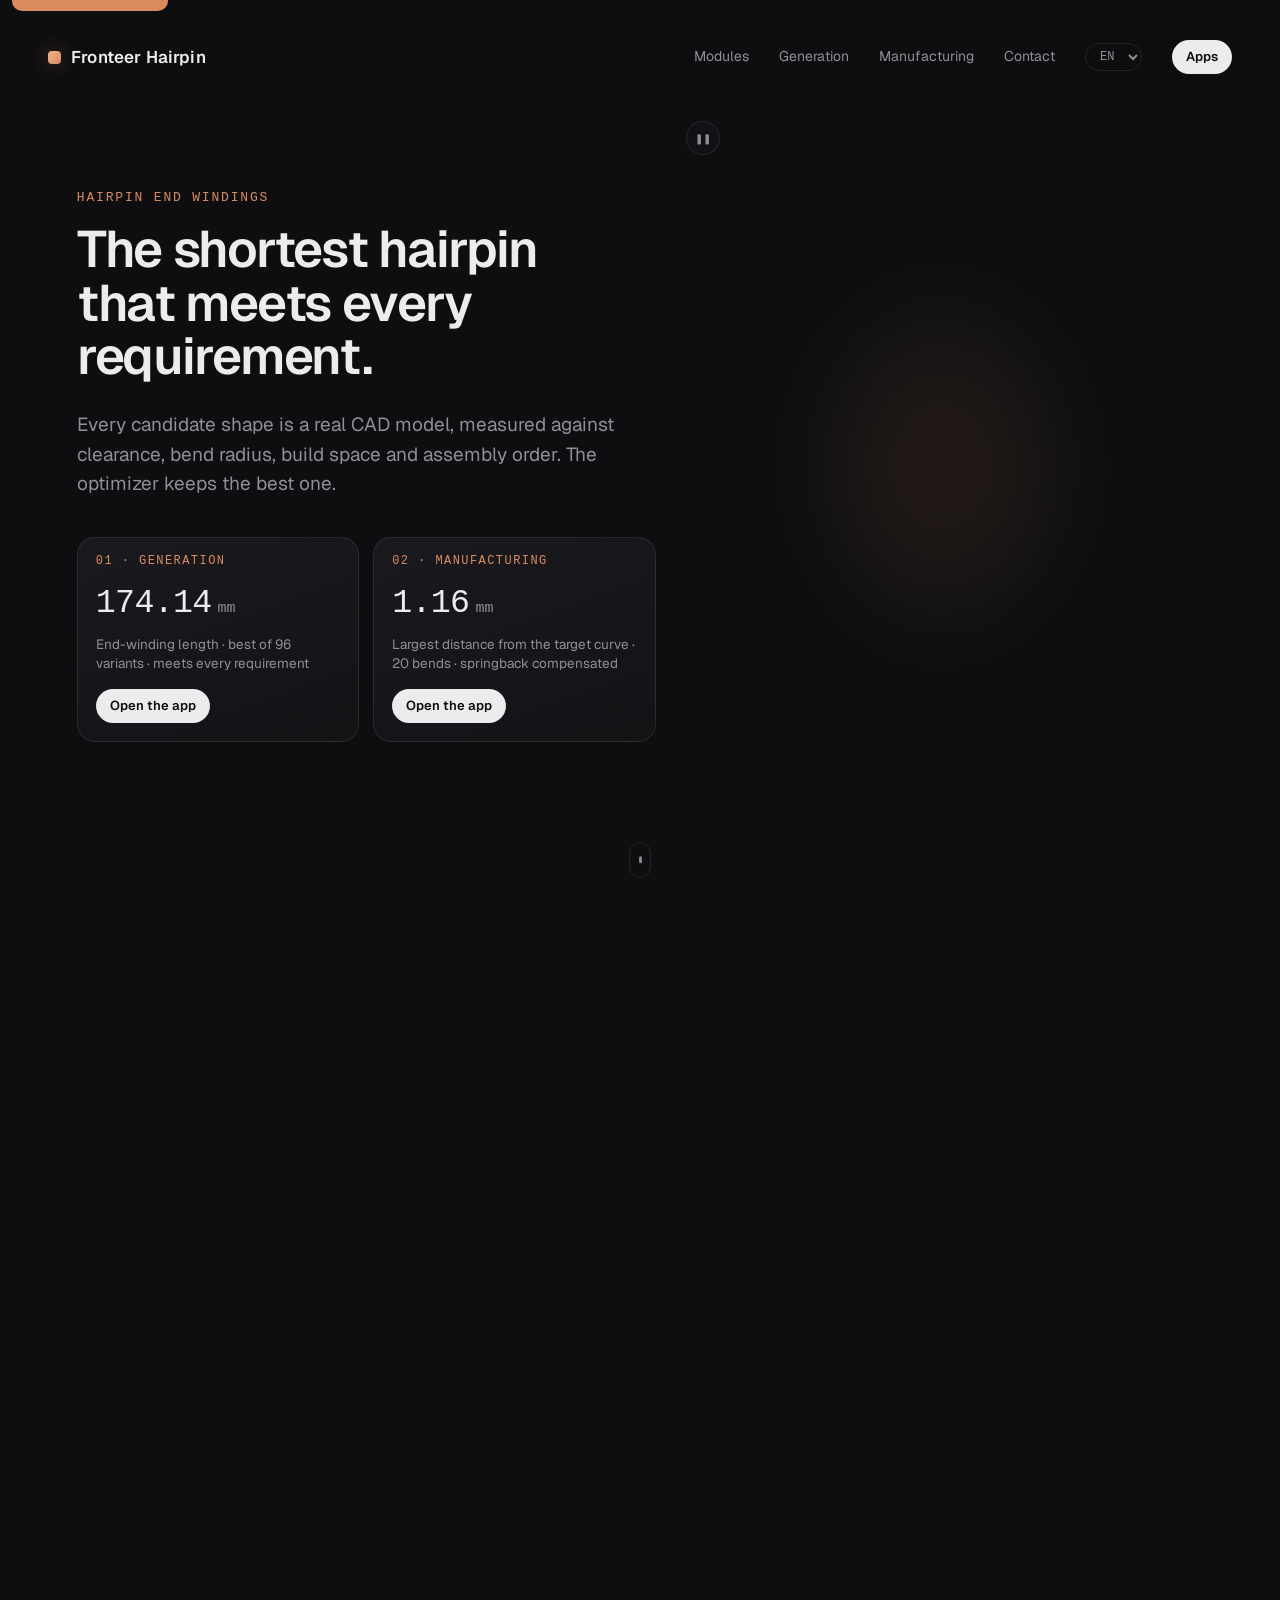
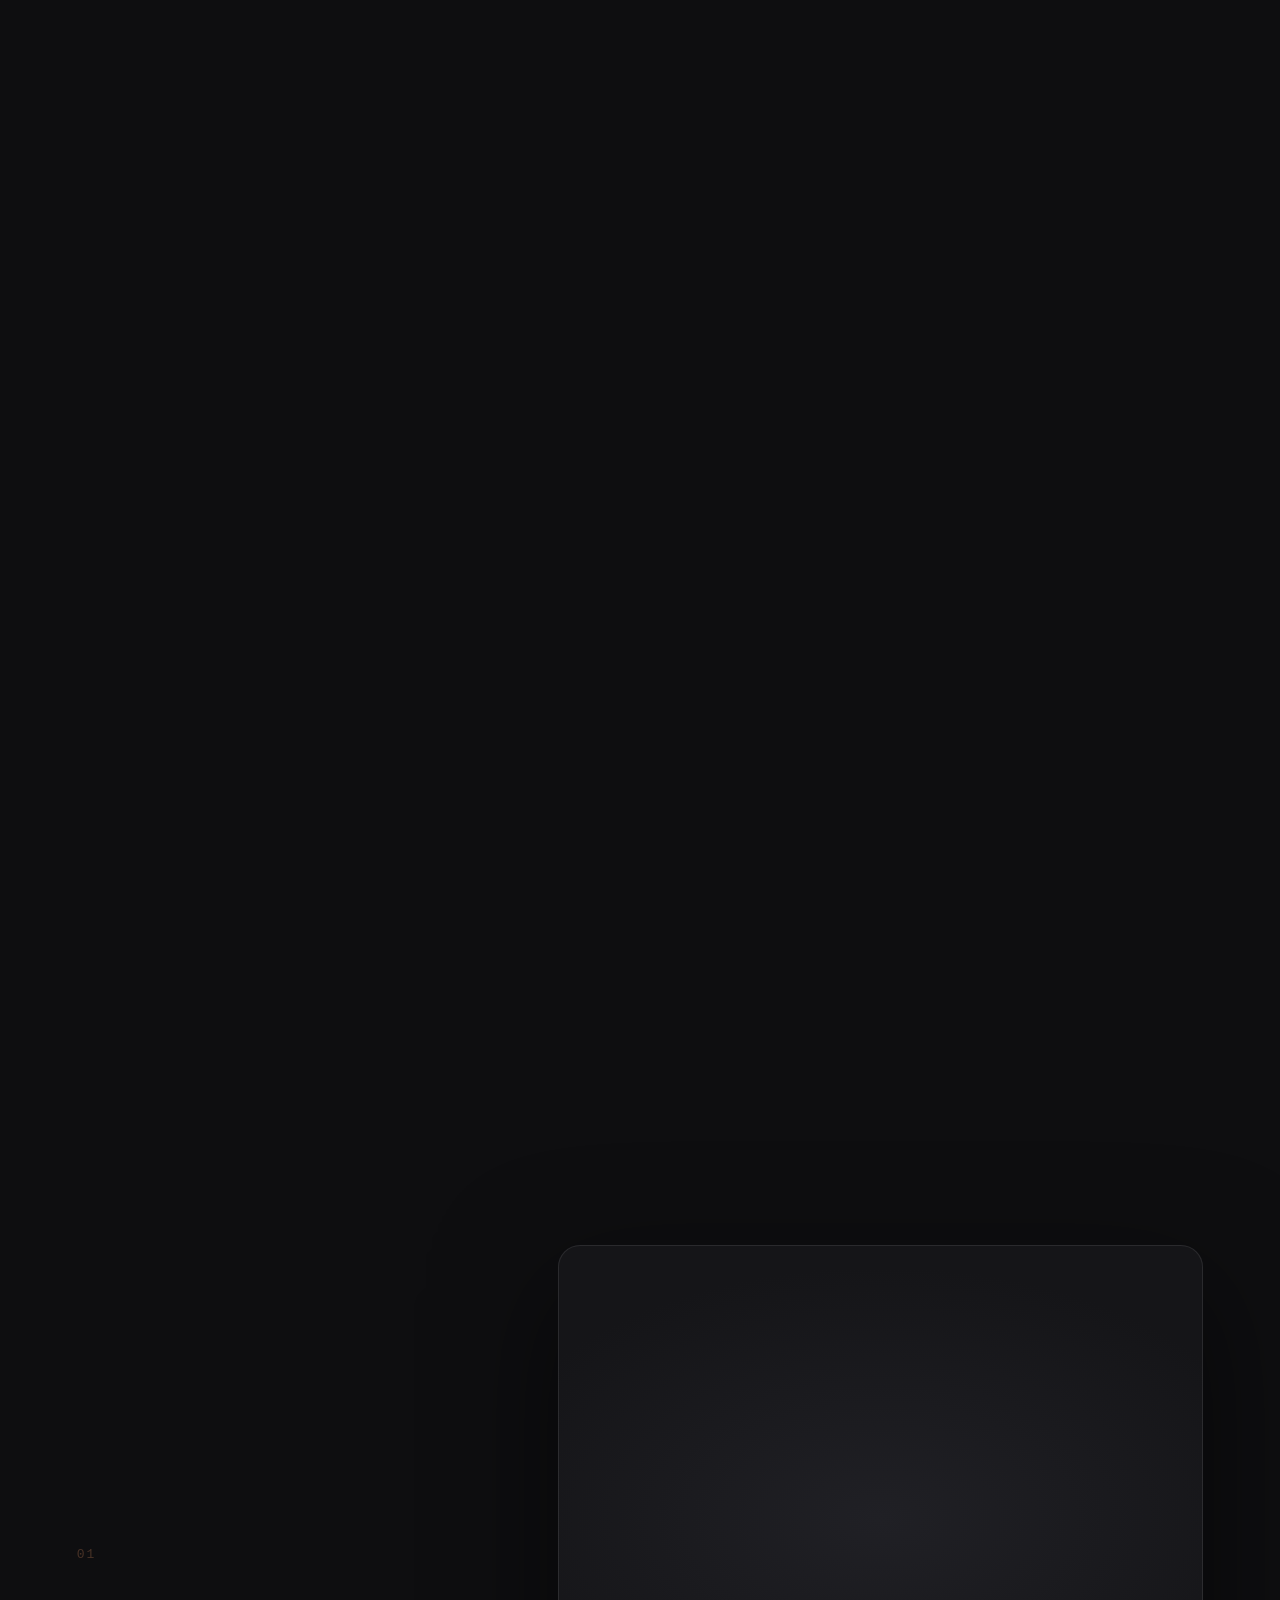
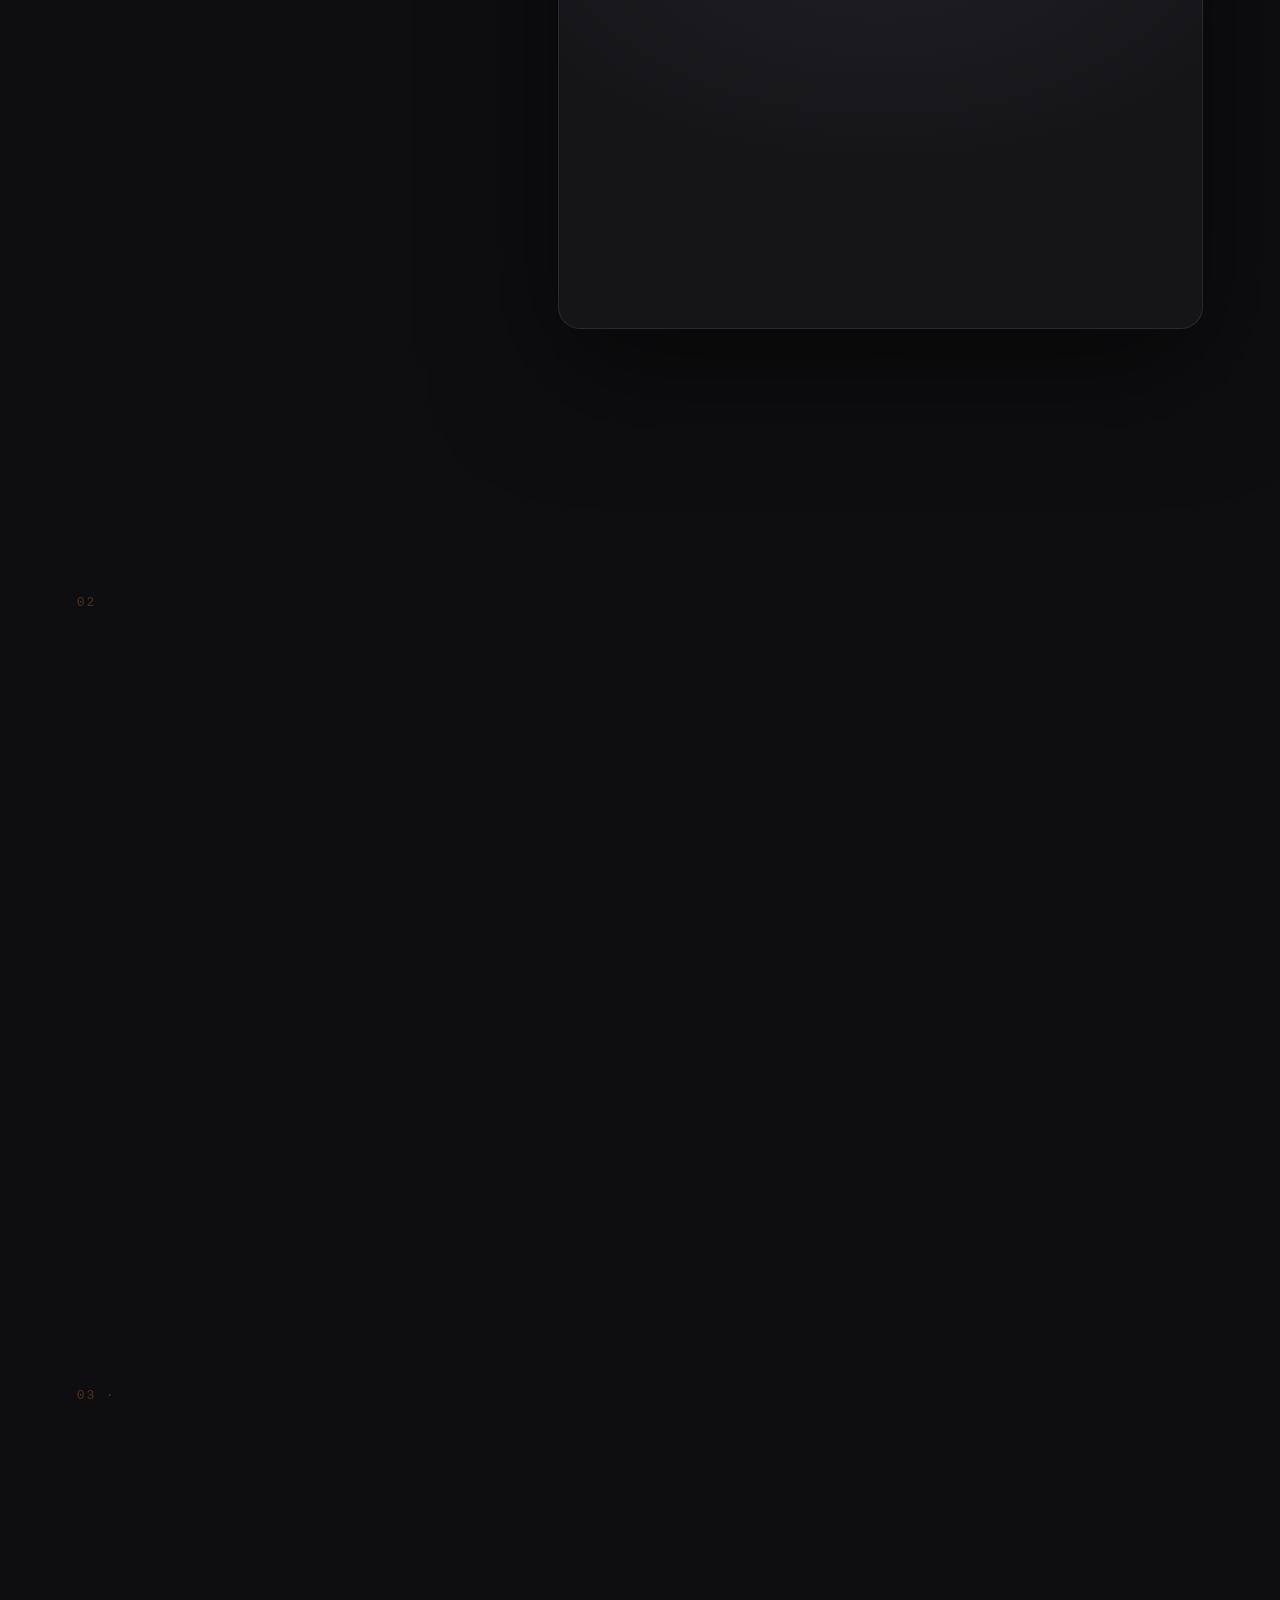
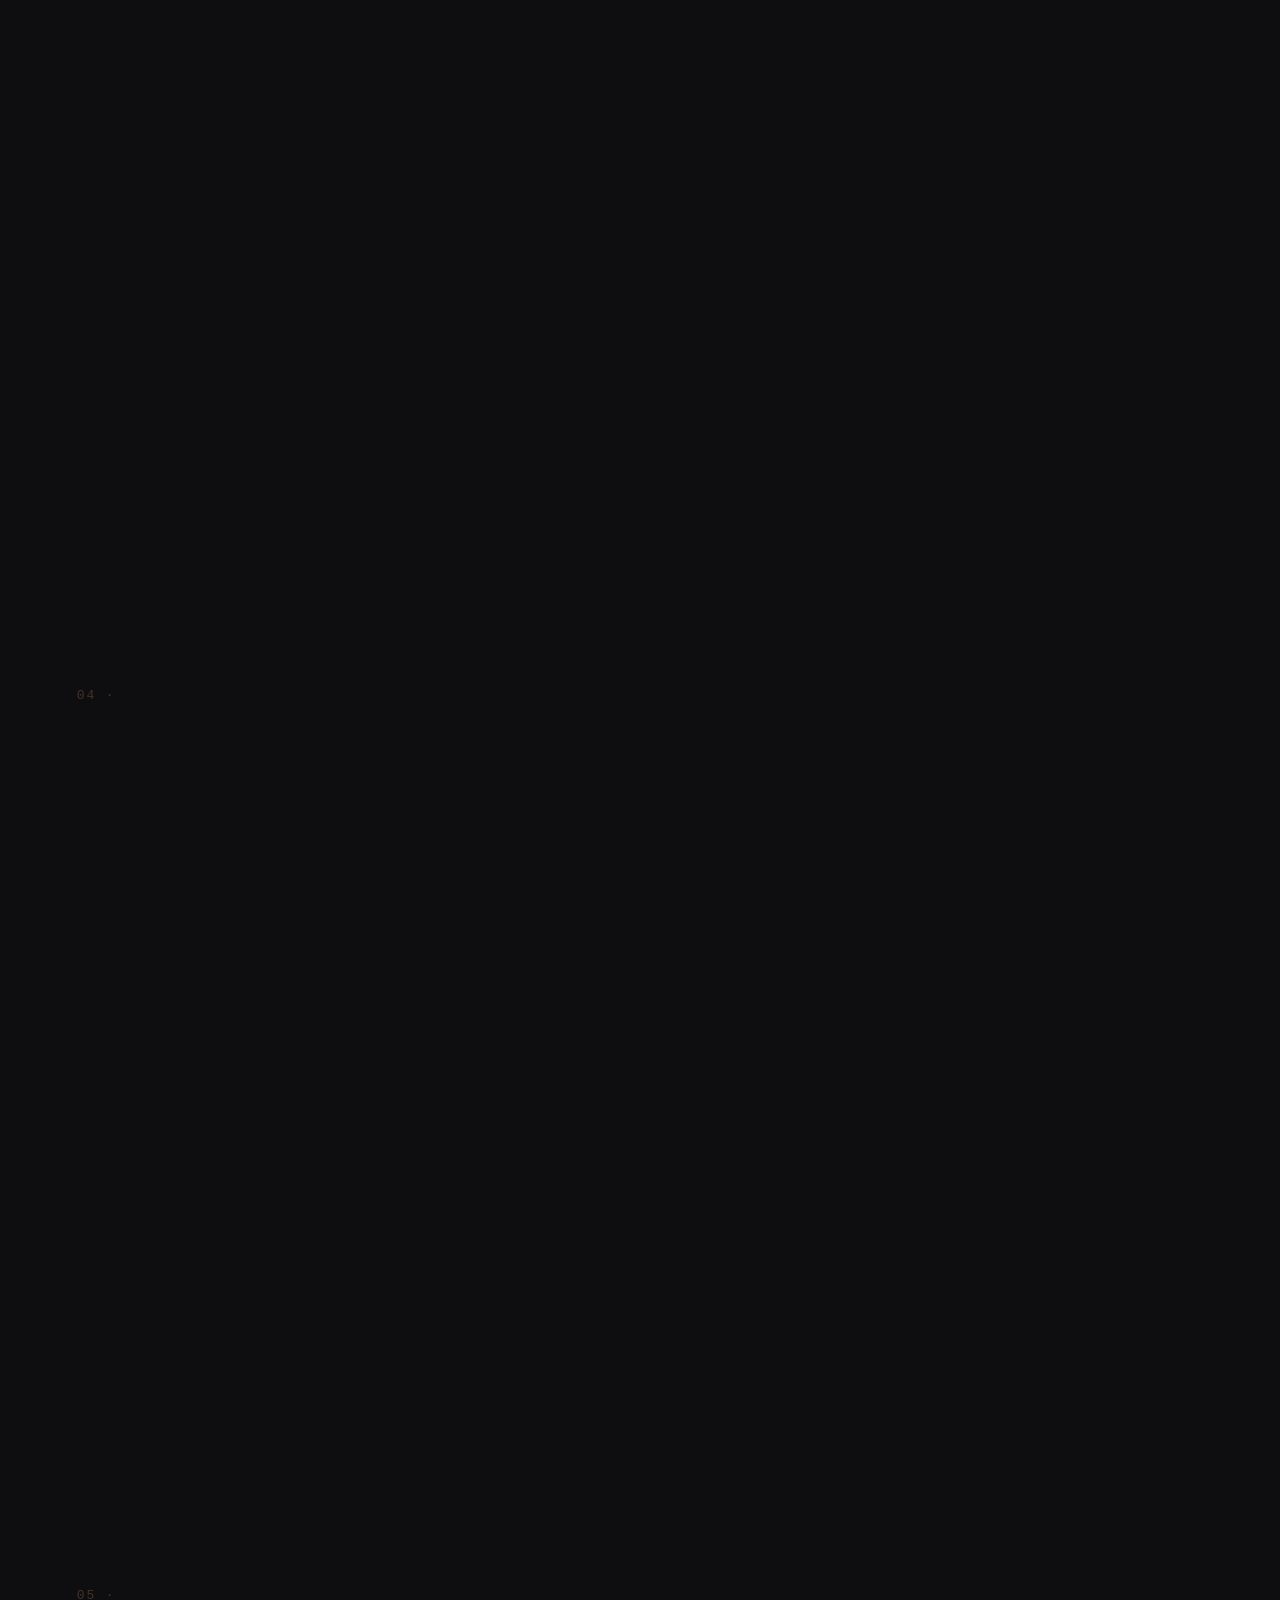
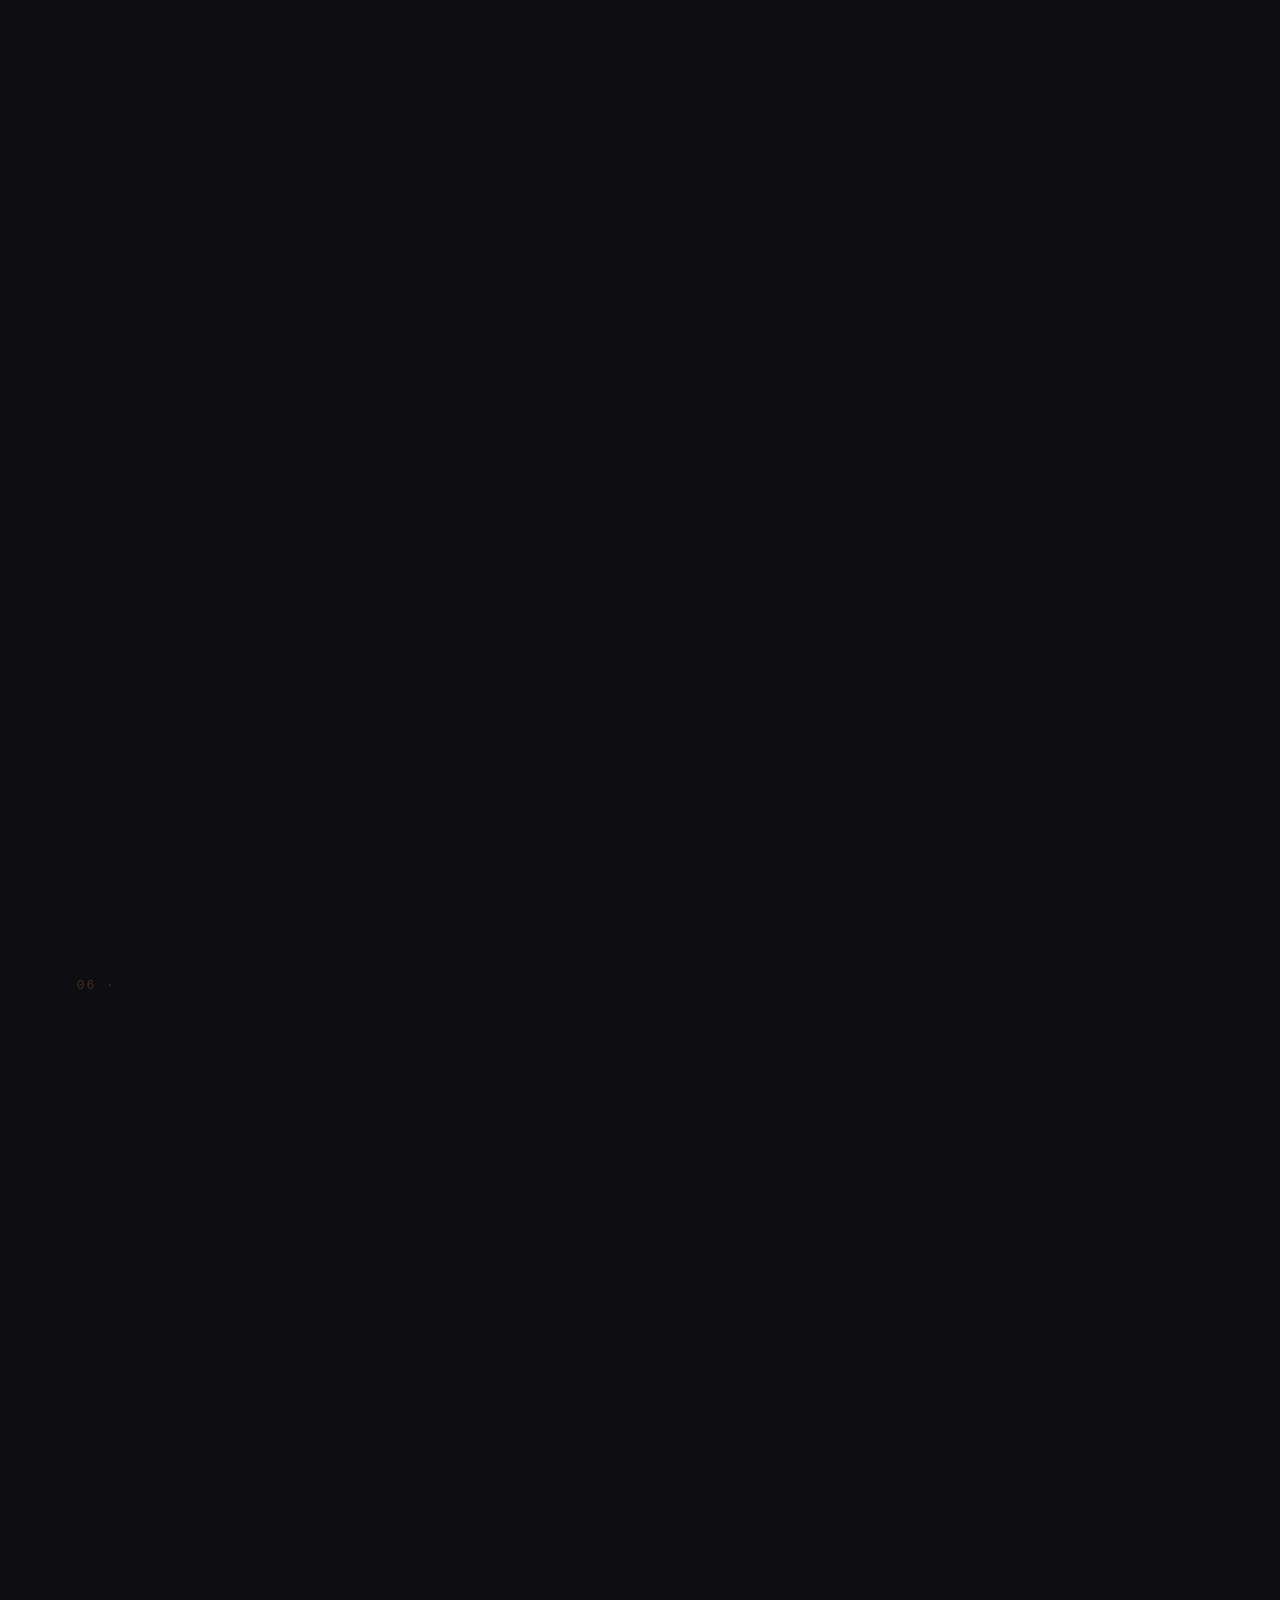
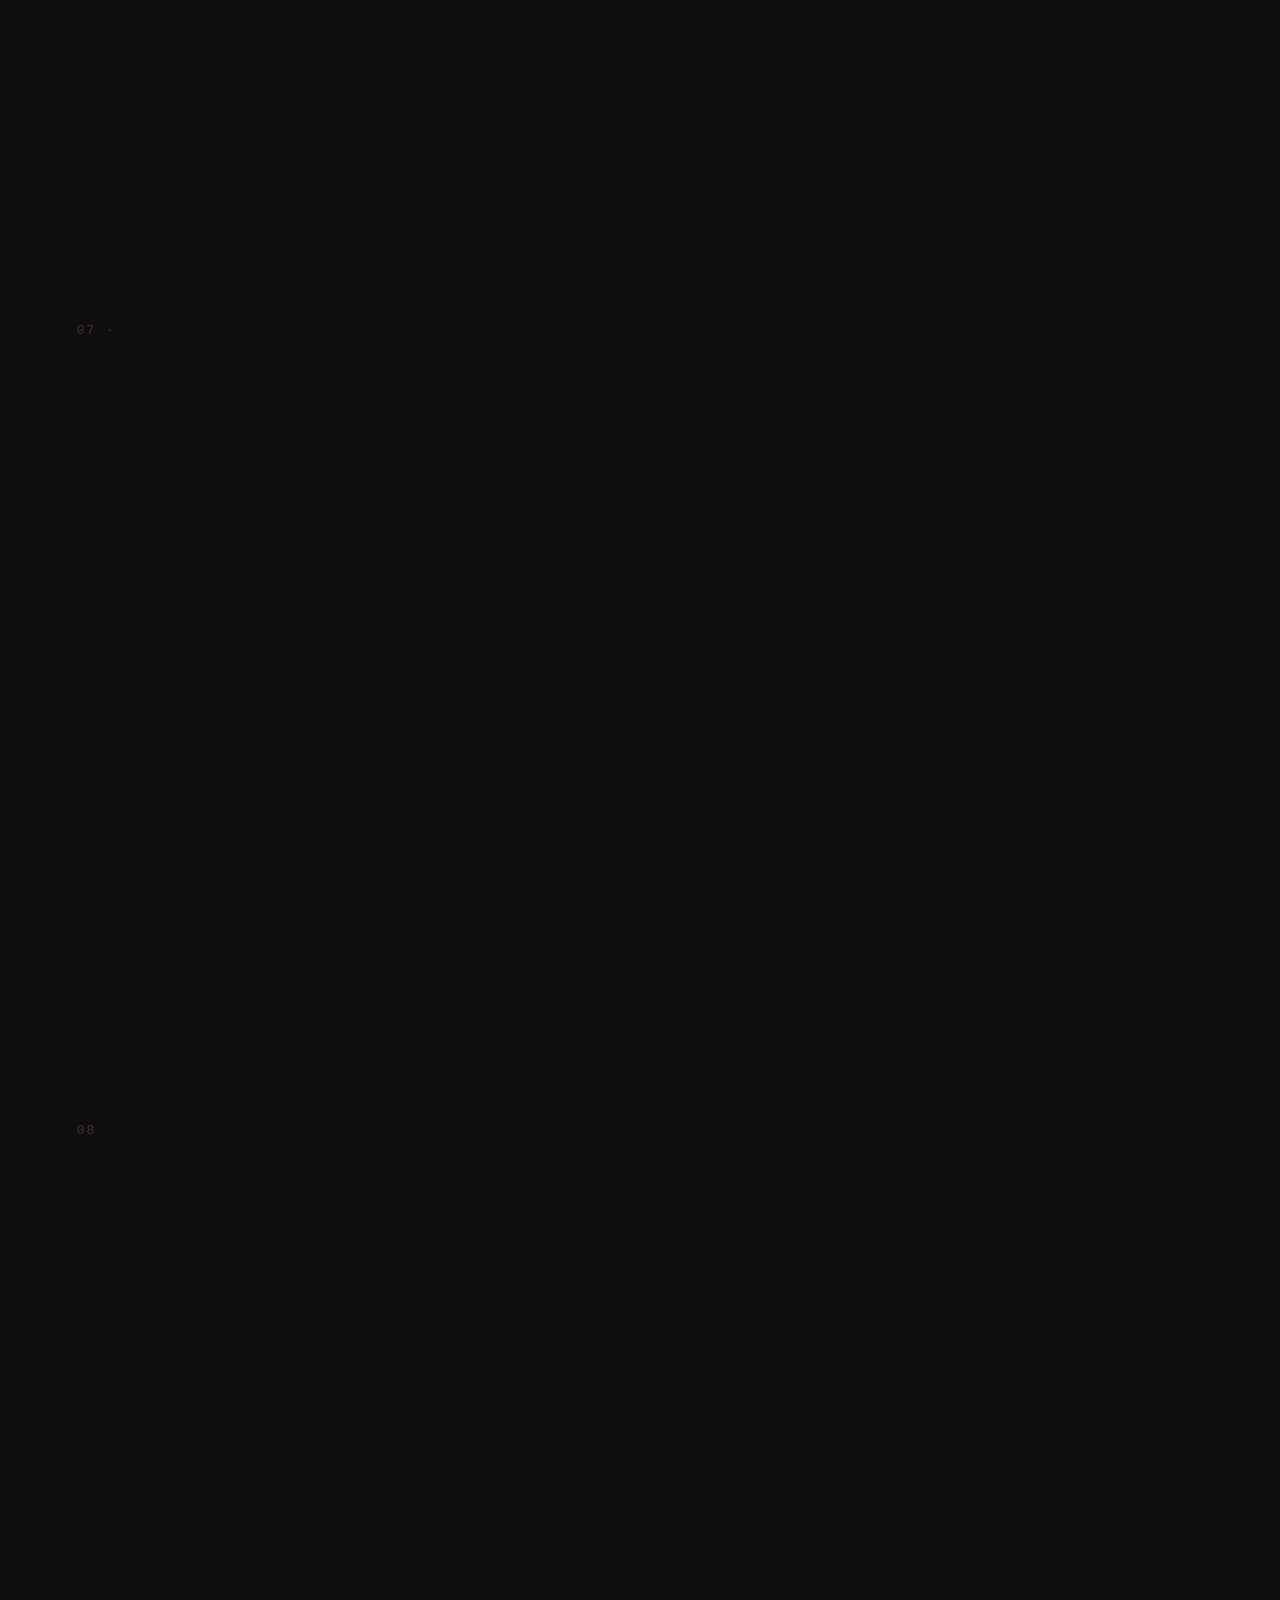
==== site/index.html @ 33a78abf "Initial showcase" ====
<!doctype html>
<html lang="en">
<head>
  <meta charset="utf-8">
  <meta name="viewport" content="width=device-width, initial-scale=1">
  <title>Fronteer Hairpin – end-winding optimization for hairpin stators</title>
  <meta name="description" content="Fronteer Hairpin: machine-learning optimization of hairpin winding end windings for electric motor stators. The shortest valid conductor for every basket, verified in CAD.">
  <meta name="keywords" content="hairpin winding, hairpin stator, end winding, electric motor, stator winding, Wickelkopf, Haarnadelwicklung, Flachdrahtwicklung, Bayesian optimization">
  <meta property="og:type" content="website">
  <meta property="og:site_name" content="Fronteer Lab">
  <meta property="og:title" content="Fronteer Hairpin – end-winding optimization for hairpin stators">
  <meta property="og:description" content="Machine-learning optimization of hairpin winding end windings for electric motor stators. The shortest valid conductor for every basket, verified in CAD.">
  <meta property="og:url" content="https://fronteerlab.com/">
  <meta property="og:image" content="https://fronteerlab.com/img/og.jpg">
  <link rel="canonical" href="https://fronteerlab.com/">
  <meta name="twitter:card" content="summary_large_image">
  <script type="application/ld+json">{"@context":"https://schema.org","@type":"SoftwareApplication","name":"Fronteer Hairpin","applicationCategory":"EngineeringApplication","description":"Machine-learning optimization of hairpin winding end windings for electric motor stators, verified in CAD."}</script>
  <meta name="theme-color" content="#0e0e10">
  <link rel="preload" href="assets/geist-latin-wght-normal.woff2" as="font" type="font/woff2" crossorigin>
  <link rel="stylesheet" href="site.css">
</head>
<body>
  <a class="skip" href="#top" data-i18n="skip">Skip to content</a>
  <header class="nav" id="nav">
    <a class="brand" href="#top"><i></i><span translate="no">Fronteer Hairpin</span></a>
    <nav>
      <a href="#modules" data-i18n="nav_modules">Modules</a>
      <a href="#gen" data-i18n="nav_gen">Generation</a>
      <a href="#mfg" data-i18n="nav_mfg">Manufacturing</a>
      <a href="mailto:contact@fronteerlab.com" id="navcontact" data-i18n="nav_contact">Contact</a>
      <select id="lang" aria-label="Language"><option value="en">EN</option><option value="de">DE</option></select>
      <a class="btn small" href="#modules" data-i18n="nav_demo">Apps</a>
    </nav>
  </header>

  <main id="top">
    <!-- 1 · Hero -->
    <section class="hero">
      <div class="hero-copy">
        <p class="eyebrow" data-i18n="eyebrow">Hairpin end windings</p>
        <h1 data-i18n="h1">The shortest hairpin<br>that meets every requirement.</h1>
        <p class="lead" data-i18n="lead">Every candidate shape is a real CAD model, measured against clearance, bend radius, build space and assembly order. The optimizer keeps the best one.</p>
        <div class="hero-mods">
          <article class="hm">
            <p class="hm-k" data-i18n="hm1_k">01 · Generation</p>
            <p class="hm-v"><b id="heroLen" data-count="174.14" data-dec="2">174.14</b><em>mm</em></p>
            <p class="hm-s" data-i18n="hm1_s">End-winding length · best of 96 variants · meets every requirement</p>
            <a class="btn small" href="demo/index.html" data-i18n="cta_demo">Open the app</a>
          </article>
          <article class="hm">
            <p class="hm-k" data-i18n="hm2_k">02 · Manufacturing</p>
            <p class="hm-v"><b data-count="1.16" data-dec="2">1.16</b><em>mm</em></p>
            <p class="hm-s" data-i18n="hm2_s">Largest distance from the target curve · 20 bends · springback compensated</p>
            <a class="btn small" href="fertigung/index.html" data-i18n="cta_demo">Open the app</a>
          </article>
        </div>
      </div>
      <div class="hero-pin">
        <svg id="heroPin" viewBox="0 0 400 700" preserveAspectRatio="xMidYMid meet" aria-hidden="true"></svg>
        <video id="heroVid" aria-hidden="true" muted loop playsinline preload="metadata" poster="hero_pin.jpg"><source src="hero_pin.mp4" type="video/mp4"><source src="hero_pin.webm" type="video/webm"></video>
        <div class="pin-label" id="pinLabel" aria-hidden="true"></div>
        <button type="button" class="vidtoggle" id="heroToggle" aria-label="Pause animation"><span aria-hidden="true">❚❚</span></button>
      </div>
      <a class="scrollhint" href="#story" aria-label="Scroll"><span></span></a>
    </section>

    <!-- 2 · Statement -->
    <section class="statement reveal">
      <p data-i18n="statement">A hairpin must keep its distance from neighbouring conductors, respect the minimum bend radius, fit the installation space and be insertable basket by basket. <em>A short conductor is only of value if all of these requirements are met at the same time.</em></p>
    </section>


    <!-- 2b · Zwei Module -->
    <section class="modules reveal" id="modules">
      <p class="eyebrow" data-i18n="mod_eyebrow">Two modules</p>
      <h2 data-i18n="mod_h">From the best shape to a pin that can be made.</h2>
      <div class="mod-grid">
        <article class="mod">
          <p class="mod-num"><span data-i18n="mod_label">Module</span> 1</p>
          <svg class="pic" viewBox="0 0 360 170" aria-hidden="true">
<defs>
<linearGradient id="cuG" x1="0" y1="0" x2="0" y2="1"><stop offset="0" stop-color="#f6c9a8"/><stop offset=".45" stop-color="#d98b5f"/><stop offset="1" stop-color="#8a4a26"/></linearGradient>
<radialGradient id="glow1" cx=".5" cy=".5" r=".5"><stop offset="0" stop-color="#d98b5f" stop-opacity=".30"/><stop offset="1" stop-color="#d98b5f" stop-opacity="0"/></radialGradient>
</defs>
<g class="pc-grid"><path d="M14 20 V150 H176"/><path d="M14 50 H176 M14 85 H176 M14 120 H176" opacity=".35"/></g>
<path d="M14.0 52.0 C17.7 50.7 28.7 41.7 36.0 44.0 C43.3 46.3 50.7 56.0 58.0 66.0 C65.3 76.0 73.0 94.7 80.0 104.0 C87.0 113.3 93.0 120.3 100.0 122.0 C107.0 123.7 114.7 119.3 122.0 114.0 C129.3 108.7 137.7 98.0 144.0 90.0 C150.3 82.0 155.3 71.7 160.0 66.0 C164.7 60.3 170.0 57.7 172.0 56.0" class="pc-band"/>
<path d="M14.0 52.0 C17.7 50.7 28.7 41.7 36.0 44.0 C43.3 46.3 50.7 56.0 58.0 66.0 C65.3 76.0 73.0 94.7 80.0 104.0 C87.0 113.3 93.0 120.3 100.0 122.0 C107.0 123.7 114.7 119.3 122.0 114.0 C129.3 108.7 137.7 98.0 144.0 90.0 C150.3 82.0 155.3 71.7 160.0 66.0 C164.7 60.3 170.0 57.7 172.0 56.0" class="pc-curve"/>
<circle cx="36" cy="44" r="3.6" class="pc-s"/><circle cx="58" cy="66" r="3.6" class="pc-s"/><circle cx="100" cy="122" r="3.6" class="pc-s"/><circle cx="144" cy="90" r="3.6" class="pc-s"/><circle cx="160" cy="66" r="3.6" class="pc-s"/>
<circle cx="100" cy="122" r="9" class="pc-opt"/><circle cx="100" cy="122" r="3.4" class="pc-optc"/>
<path d="M184 85 H206" class="pc-arrow"/><path d="M200 79 L207 85 L200 91" class="pc-arrow"/>
<ellipse cx="294" cy="152" rx="62" ry="8" fill="url(#glow1)"/>
<g class="pc-pin2" transform="translate(-15 7)"><path d="M244 148 L244 104 Q244 96 250 92 L282 70 Q286 67 291 67 L296 67 C302 67 302 59 308 59 L313 59 Q318 59 322 62 L346 80 Q354 86 354 98 L354 148"/></g>
<g class="pc-pin"><path d="M244 148 L244 104 Q244 96 250 92 L282 70 Q286 67 291 67 L296 67 C302 67 302 59 308 59 L313 59 Q318 59 322 62 L346 80 Q354 86 354 98 L354 148" class="pc-p0"/><path d="M244 148 L244 104 Q244 96 250 92 L282 70 Q286 67 291 67 L296 67 C302 67 302 59 308 59 L313 59 Q318 59 322 62 L346 80 Q354 86 354 98 L354 148" class="pc-p1"/><path d="M244 148 L244 104 Q244 96 250 92 L282 70 Q286 67 291 67 L296 67 C302 67 302 59 308 59 L313 59 Q318 59 322 62 L346 80 Q354 86 354 98 L354 148" class="pc-p2"/></g>
<path d="M229 112 H244" class="pc-dim"/><path d="M229 108 v8 M244 108 v8" class="pc-dim"/>
</svg>
          <h3 data-i18n="mod1_h">Hairpin generation</h3>
          <p class="mod-lead" data-i18n="mod1_p">Finds the shortest end-winding shape that meets every requirement. Machine learning, verified in CAD.</p>
          <ul><li data-i18n="mod1_l1">Bayesian optimization of the 3D conductor</li><li data-i18n="mod1_l2">Clearance, bend radius, installation space, insertion sequence</li><li data-i18n="mod1_l3">Complete stator, basket by basket</li></ul>
          <div class="mod-cta"><a class="btn" href="demo/index.html" data-i18n="mod1_cta">Open the app</a><a class="btn ghost" href="#story" data-i18n="cta_how">How it works</a></div>
        </article>
        <article class="mod mod-b">
          <p class="mod-num"><span data-i18n="mod_label">Module</span> 2</p>
          <svg class="pic" viewBox="0 0 360 170" aria-hidden="true">
<defs>
<linearGradient id="stG" x1="0" y1="0" x2="1" y2="1"><stop offset="0" stop-color="#8d939e"/><stop offset=".5" stop-color="#4b505a"/><stop offset="1" stop-color="#2a2d34"/></linearGradient>
<linearGradient id="stS" x1="0" y1="0" x2="0" y2="1"><stop offset="0" stop-color="#3d414a"/><stop offset="1" stop-color="#1c1e23"/></linearGradient>
<radialGradient id="glow2" cx=".5" cy=".5" r=".5"><stop offset="0" stop-color="#d98b5f" stop-opacity=".28"/><stop offset="1" stop-color="#d98b5f" stop-opacity="0"/></radialGradient>
</defs>
<ellipse cx="96" cy="150" rx="70" ry="9" fill="url(#glow2)"/>
<circle cx="96" cy="108" r="34" fill="url(#stS)"/><rect x="62" y="84" width="68" height="24" fill="url(#stS)" opacity="0"/>
<circle cx="96" cy="98" r="34" fill="url(#stG)" stroke="#9aa0ab" stroke-width="1.2"/>
<circle cx="96" cy="98" r="9" fill="#23252b" stroke="#6c727d" stroke-width="1"/>
<rect x="132" y="104" width="22" height="46" rx="3" fill="url(#stS)" stroke="#6c727d" stroke-width="1"/>
<path d="M126 150 V98 A30 30 0 0 0 96 68 H58" class="pc-w0"/><path d="M126 150 V98 A30 30 0 0 0 96 68 H58" class="pc-w1"/><path d="M126 150 V98 A30 30 0 0 0 96 68 H58" class="pc-w2"/>
<path d="M126 98 A30 30 0 0 0 100 68.2 L64 62" class="pc-ghost"/>
<path d="M126 98 A30 30 0 0 0 126 98" class="pc-ghost"/>
<path d="M104 90 A24 24 0 0 1 120 98" class="pc-ang" opacity="0"/>
<text x="88" y="132" class="pc-t">α</text>
<path d="M184 85 H206" class="pc-arrow"/><path d="M200 79 L207 85 L200 91" class="pc-arrow"/>
<g class="pc-grid"><path d="M214 20 V84 H350"/></g>
<path d="M216 74 C236 66 246 44 266 40 S316 30 348 26" class="pc-tgt"/>
<path d="M216 76 C238 70 244 50 268 44 S312 38 348 32" class="pc-curve"/>
<path d="M240 59 v-8 M266 43 v-5 M296 38 v-9 M324 36 v-8" class="pc-dev"/>
<g class="pc-bars"><rect x="216" y="116" width="9" height="22" rx="2"/><rect x="230" y="106" width="9" height="32" rx="2"/><rect x="244" y="124" width="9" height="14" rx="2"/><rect x="258" y="112" width="9" height="26" rx="2"/><rect x="272" y="96" width="9" height="42" rx="2"/><rect x="286" y="120" width="9" height="18" rx="2"/><rect x="300" y="108" width="9" height="30" rx="2"/><rect x="314" y="124" width="9" height="14" rx="2"/><rect x="328" y="100" width="9" height="38" rx="2"/></g>
<path d="M214 138 H350" class="pc-base"/>
<text x="216" y="156" class="pc-t2">L · τ · ψ · α</text>
</svg>
          <h3 data-i18n="mod2_h">Manufacturing</h3>
          <p class="mod-lead" data-i18n="mod2_p">Turns the optimized pin into a bend program and shows what the wire goes through, including springback.</p>
          <ul><li data-i18n="mod2_l1">Bend program from the 3D centreline: feed, twist, plane, bend</li><li data-i18n="mod2_l2">Stress-strain curve and springback, live with the material</li><li data-i18n="mod2_l3">0.9 to 1.2 mm from the target curve with 20 bends</li></ul>
          <div class="mod-cta"><a class="btn" href="fertigung/index.html" data-i18n="mod2_cta">Open the app</a><a class="btn ghost" href="#mfg" data-i18n="cta_how">How it works</a></div>
        </article>
      </div>
      <p class="mod-note" data-i18n="mod_note">Both modules use the same pin. Material and machine values in the manufacturing module are assumptions, not measured machine data.</p>
    </section>


    <!-- Kapitel Generation -->
    <section class="chapter reveal" id="gen">
      <p class="chap-k"><span data-i18n="mod_label">Module</span> 1</p>
      <h2 data-i18n="ch1_h">Generation</h2>
      <p class="lead" data-i18n="ch1_p"></p>
    </section>

    <!-- 3 · Story (pinned, steps change the picture) -->
    <section class="story" id="story">
      <div class="story-text">
        <article class="step" data-step="0">
          <p class="num">01</p>
          <h2 data-i18n="s1_h"></h2>
          <p data-i18n="s1_p"></p>
        </article>
        <article class="step" data-step="1">
          <p class="num">02</p>
          <h2 data-i18n="s2_h"></h2>
          <p data-i18n="s2_p"></p>
        </article>
        <article class="step" data-step="2">
          <p class="num">03 · <span data-i18n="ml"></span></p>
          <h2 data-i18n="s3_h"></h2>
          <p data-i18n="s3_p"></p>
          <p class="chips" data-i18n="s3_c"></p>
        </article>
        <article class="step" data-step="3">
          <p class="num">04 · <span data-i18n="ml"></span></p>
          <h2 data-i18n="s4_h"></h2>
          <p data-i18n="s4_p"></p>
          <p class="chips" data-i18n="s4_c"></p>
        </article>
        <article class="step" data-step="4">
          <p class="num">05 · <span data-i18n="ml"></span></p>
          <h2 data-i18n="s5_h"></h2>
          <p data-i18n="s5_p"></p>
          <p class="chips" data-i18n="s5_c"></p>
        </article>
        <article class="step" data-step="5">
          <p class="num">06 · <span data-i18n="ml"></span></p>
          <h2 data-i18n="sb_h"></h2>
          <p data-i18n="sb_p"></p>
          <p class="chips" data-i18n="sb_c"></p>
        </article>
        <article class="step" data-step="6">
          <p class="num">07 · <span data-i18n="ml"></span></p>
          <h2 data-i18n="sc_h"></h2>
          <p data-i18n="sc_p"></p>
          <p class="chips" data-i18n="sc_c"></p>
        </article>
        <article class="step" data-step="7">
          <p class="num">08</p>
          <h2 data-i18n="s7_h"></h2>
          <p data-i18n="s7_p"></p>
          
        </article>
      </div>
      <div class="story-visual">
        <div class="stage" id="stage">
          <svg id="stagePin" viewBox="0 0 600 440" preserveAspectRatio="xMidYMid meet" class="layer on"></svg>
          <svg id="stagePar" viewBox="0 0 600 440" preserveAspectRatio="xMidYMid meet" class="layer"></svg>
          <svg id="stageGP" viewBox="0 0 600 440" preserveAspectRatio="xMidYMid meet" class="layer"></svg>
          <svg id="stageMap" viewBox="0 0 600 440" preserveAspectRatio="xMidYMid meet" class="layer"></svg>
          <svg id="stageFront" viewBox="0 0 600 440" preserveAspectRatio="xMidYMid meet" class="layer"></svg>
          <div class="layer stagecut"><img id="cutImg" alt="" width="1040" height="768" loading="lazy"></div>
          <div class="tags" id="tags"></div>
          <div class="pickbox" id="pickbox"><label for="gapReq" data-i18n="pick_l"></label><input type="range" id="gapReq" min="0" max="1000" value="300" aria-label="Minimum clearance"><output id="gapOut"></output></div>
        </div>
      </div>
    </section>

    <!-- 4 · Results -->
    <section class="results" id="results">
      <h2 class="reveal" data-i18n="r_h"></h2>
      <div class="r-grid">
        <article class="rc c7 reveal">
          <p class="rc-k" data-i18n="r_len_k"></p>
          <p class="rc-big"><b data-count="54.2" data-dec="1">54.2</b><em>m</em><span class="rc-sep"></span><b data-count="7.33" data-dec="2">7.33</b><em>kg</em></p>
          <div class="stack" id="stackLen"></div>
          <p class="rc-note" data-i18n="r_len_n"></p>
        </article>
        <article class="rc c5 reveal">
          <p class="rc-k" data-i18n="r_pins_k"></p>
          <p class="rc-big"><b data-count="108">108</b><em data-i18n="r_pins_u"></em></p>
          <div class="dotrows" id="dotsPins"></div>
          <p class="rc-note" data-i18n="r_pins_n"></p>
        </article>
        <article class="rc c4 reveal">
          <p class="rc-k" data-i18n="r_each_k"></p>
          <div class="hbars" id="barsLen"></div>
          <p class="rc-note" data-i18n="r_each_n"></p>
        </article>
        <article class="rc c4 reveal">
          <p class="rc-k" data-i18n="r_h_k"></p>
          <p class="rc-big"><b data-count="66.1" data-dec="1">66.1</b><em>mm</em></p>
          <div class="vbars" id="barsH"></div>
          <p class="rc-note" data-i18n="r_h_n"></p>
        </article>
        <article class="rc c4 reveal">
          <p class="rc-k" data-i18n="r_t_k"></p>
          <p class="rc-big"><b data-count="23">23</b><em data-i18n="r_t_u"></em></p>
          <div class="hbars" id="barsT"></div>
          <p class="rc-note" data-i18n="r_t_n"></p>
        </article>
        <article class="rc c12 reveal">
          <div class="rc-head">
            <p class="rc-k" data-i18n="r_v_k"></p>
            <p class="rc-big"><b data-count="1724">1724</b><em data-i18n="r_v_u"></em></p>
          </div>
          <div class="dotrows dv" id="dotsVar"></div>
          <p class="rc-note" data-i18n="r_v_n"></p>
        </article>
      </div>
    </section>

    <!-- 5 · Tilted screenshots -->
    <section class="shots">
      <h2 class="reveal" data-i18n="shots_h">Everything visible while it computes</h2>
            <div class="shot-item reveal">
        <figure class="tilt" data-tilt="-1"><img data-img="screening" alt="" width="1600" height="876" loading="lazy"></figure>
        <div class="shot-copy"><p class="num">01</p><h3 data-i18n="sh1_h"></h3><p data-i18n="sh1_p"></p></div>
      </div>
      <div class="shot-item rev reveal">
        <figure class="tilt" data-tilt="1"><img data-img="optimization" alt="" width="1600" height="876" loading="lazy"></figure>
        <div class="shot-copy"><p class="num">02</p><h3 data-i18n="sh2_h"></h3><p data-i18n="sh2_p"></p></div>
      </div>
      <div class="shot-item reveal">
        <figure class="tilt" data-tilt="-1"><img data-img="result" alt="" width="1600" height="876" loading="lazy"></figure>
        <div class="shot-copy"><p class="num">03</p><h3 data-i18n="sh3_h"></h3><p data-i18n="sh3_p"></p></div>
      </div>
    </section>

    <!-- 6 · Demo -->
    <section class="demo reveal">
      <div class="demo-copy">
        <h2 data-i18n="d_h">App preview</h2>
        <p data-i18n="d_p">The demo opens the finished runs: switch baskets, review each phase, pick other pins, cut through the stator. Computing new runs is not part of the demo.</p>
        <a class="btn btn-2l" href="demo/index.html"><span data-i18n="cta_demo">Open the app</span><small data-i18n="desk_only"></small></a>
        <a class="btn ghost" id="contact" href="#" data-i18n="d_access">Get in touch</a>
        <p class="src"><span data-i18n="d_more">An application by Fronteer Lab</span> · fronteerlab.com</p>
      </div>
      <figure class="tilt big" data-tilt="1"><img data-img="total" alt="" width="1600" height="876" loading="lazy"></figure>
    </section>


    <!-- Kapitel Manufacturing -->
    <section class="chapter split reveal" id="mfg">
      <div class="chap-copy">
        <p class="chap-k"><span data-i18n="mod_label">Module</span> 2</p>
        <h2 data-i18n="ch2_h">Manufacturing</h2>
        <p class="lead" data-i18n="ch2_p"></p>
      </div>
      <div class="chap-pin"><video id="mfgVid" aria-hidden="true" muted loop playsinline preload="metadata" poster="mfg_animation_en.jpg"><source src="mfg_animation_en.mp4" type="video/mp4"><source src="mfg_animation_en.webm" type="video/webm"></video><button type="button" class="vidtoggle" id="vidToggle" aria-label="Pause animation"><span aria-hidden="true">❚❚</span></button></div>
    </section>

    <section class="mfg-method reveal" id="mfg-method">
      <p class="eyebrow" data-i18n="mm_k">Method</p>
      <h2 data-i18n="mm_h">Three building blocks</h2>
      <div class="mm-grid">
        <article class="mm"><p class="mm-n">1</p><h3 data-i18n="mm1_h"></h3><p data-i18n="mm1_p"></p><p class="mm-f" data-i18n="mm1_f"></p></article>
        <article class="mm"><p class="mm-n">2</p><h3 data-i18n="mm2_h"></h3><p data-i18n="mm2_p"></p><p class="mm-f" data-i18n="mm2_f"></p></article>
        <article class="mm"><p class="mm-n">3</p><h3 data-i18n="mm3_h"></h3><p data-i18n="mm3_p"></p><p class="mm-f" data-i18n="mm3_f"></p></article>
      </div>
    </section>

    <section class="results mfg-results" id="mfg-results">
      <h2 class="reveal" data-i18n="r_h"></h2>
      <div class="r-grid">
        <article class="rc c4 reveal"><p class="rc-k" data-i18n="mr1_k"></p><p class="rc-big"><b data-count="1.16" data-dec="2">1.16</b><em>mm</em></p><div class="hbars" id="mbDev"></div><p class="rc-note" data-i18n="mr1_n"></p></article>
        <article class="rc c4 reveal"><p class="rc-k" data-i18n="mr2_k"></p><p class="rc-big"><b data-count="9" data-dec="0">9</b><em>mm</em><span class="rc-sep"></span><b data-count="1" data-dec="0">1</b><em>mm</em></p><div class="hbars" id="mbSpr"></div><p class="rc-note" data-i18n="mr2_n"></p></article>
        <article class="rc c4 reveal"><p class="rc-k" data-i18n="mr3_k"></p><p class="rc-big"><b data-count="20">20</b><em data-i18n="mr3_u"></em></p><div class="dotrows" id="mbDots"></div><p class="rc-note" data-i18n="mr3_n"></p></article>
      </div>
    </section>

    <section class="shots mfg-shots">
      <h2 class="reveal" data-i18n="ms_h">The module at work</h2>
      <div class="shot-item reveal">
        <figure class="tilt" data-tilt="-1"><img data-img="mf_machine" alt="" width="1600" height="902" loading="lazy"></figure>
        <div class="shot-copy"><p class="num">01</p><h3 data-i18n="mf2_h"></h3><p data-i18n="mf2_p"></p></div>
      </div>
      <div class="shot-item rev reveal">
        <figure class="tilt" data-tilt="1"><img data-img="mf_spring" alt="" width="1600" height="902" loading="lazy"></figure>
        <div class="shot-copy"><p class="num">02</p><h3 data-i18n="mf4_h"></h3><p data-i18n="mf4_p"></p></div>
      </div>
    </section>

    <section class="demo reveal">
      <div class="demo-copy">
        <h2 data-i18n="mg_h">Manufacturing app preview</h2>
        <p data-i18n="mg_p"></p>
        <a class="btn" href="fertigung/index.html" data-i18n="mod2_cta">Open the app</a>
      </div>
      <figure class="tilt big" data-tilt="1"><img data-img="mf_pin" alt="" width="1600" height="902" loading="lazy"></figure>
    </section>

    <!-- 7 · Ausblick -->
    <section class="outlook reveal" id="outlook">
      <p class="eyebrow" data-i18n="o_tag"></p>
      <h2 data-i18n="o_h"></h2>
      <p class="lead" data-i18n="o_p"></p>
      <div class="o-cards">
        <article class="o-card">
          <svg viewBox="0 0 160 90" aria-hidden="true"><path class="o-a" d="M30 84 V44 L52 12"/><path class="o-a" d="M70 84 V44 L48 12"/><path class="o-b" d="M100 84 V44 L122 12"/><path class="o-b" d="M140 84 V44 L118 12"/><path class="o-w" d="M122 12 l-4 0"/></svg>
          <h3 data-i18n="o1_h"></h3><p data-i18n="o1_p"></p>
        </article>
        <article class="o-card">
          <svg viewBox="0 0 160 90" aria-hidden="true"><ellipse class="o-a" cx="80" cy="48" rx="56" ry="26"/><ellipse class="o-b" cx="80" cy="48" rx="40" ry="18"/><path class="o-a" d="M24 48 v-20 M136 48 v-20"/><path class="o-b" d="M80 30 v-18"/></svg>
          <h3 data-i18n="o2_h"></h3><p data-i18n="o2_p"></p>
        </article>
        <article class="o-card">
          <svg viewBox="0 0 160 90" aria-hidden="true"><path class="o-a" d="M24 84 V10"/><path class="o-b" d="M62 84 V30 Q62 10 82 10 H100 Q120 10 120 30 V84"/><path class="o-a" d="M140 84 V34 L128 50"/></svg>
          <h3 data-i18n="o3_h"></h3><p data-i18n="o3_p"></p>
        </article>
      </div>
    </section>
  </main>

  <footer>
    <span>fronteerlab.com · Fronteer Hairpin · <a href="mailto:contact@fronteerlab.com">contact@fronteerlab.com</a></span>
    <span><span data-i18n="foot">Results shown are from saved optimization runs.</span> · <a href="datenschutz.html">Datenschutz / Privacy</a></span>
  </footer>
  <script src="data.js"></script>
  <script src="site.js"></script>
</body>
</html>
---- site/site.css ----
@font-face { font-family: 'Geist'; src: url('assets/geist-latin-wght-normal.woff2') format('woff2'); font-weight: 100 900; font-display: swap; }
@font-face { font-family: 'Geist Mono'; src: url('assets/geist-mono-latin-wght-normal.woff2') format('woff2'); font-weight: 100 900; font-display: swap; }
:root {
  --bg: #0e0e10; --bg2: #151518; --panel: #1a1a1e; --line: rgba(255, 255, 255, .09);
  --text: #ececee; --muted: #8e9096; --faint: #5d5f66;
  --copper: #d98b5f; --copper2: #f0b48e; --ok: #4fd1a0;
  --sans: 'Geist', system-ui, sans-serif; --mono: 'Geist Mono', ui-monospace, monospace;
}
* { box-sizing: border-box; }
html { scroll-behavior: smooth; background: var(--bg); color-scheme: dark; scroll-padding-top: 84px; -webkit-tap-highlight-color: rgba(217, 139, 95, .18); }
body { margin: 0; background: radial-gradient(1200px 700px at 78% -10%, #1d1d22 0%, transparent 60%), var(--bg); color: var(--text);
  font-family: var(--sans); font-size: 17px; line-height: 1.55; -webkit-font-smoothing: antialiased; overflow-x: hidden; }
a { color: inherit; text-decoration: none; }
h1, h2 { margin: 0; font-weight: 600; letter-spacing: -.025em; line-height: 1.05; }
em { font-style: normal; color: var(--text); }
.sr { position: absolute; width: 1px; height: 1px; overflow: hidden; clip: rect(0 0 0 0); }

/* Navigation */
.nav { position: fixed; z-index: 20; inset: 0 0 auto 0; height: 64px; display: flex; align-items: center; justify-content: space-between;
  padding-inline: clamp(18px, 4vw, 48px); background: linear-gradient(#0e0e10e6, #0e0e1000); backdrop-filter: blur(10px) saturate(1.2); }
.brand { display: flex; align-items: center; gap: 10px; font-weight: 600; letter-spacing: .01em; }
.brand i { width: 13px; height: 13px; border-radius: 4px; background: linear-gradient(135deg, var(--copper2), var(--copper)); box-shadow: 0 0 22px #d98b5f66; }
.nav nav { display: flex; align-items: center; gap: clamp(14px, 2.4vw, 30px); font-size: 14px; color: var(--muted); }
.nav nav a:not(.btn):hover { color: var(--text); }
.nav select { background: transparent; color: var(--muted); border: 1px solid var(--line); border-radius: 999px; padding: 5px 10px; font: 12px var(--mono); cursor: pointer; }
.nav select:hover { color: var(--text); }
.btn { display: inline-flex; align-items: center; gap: 8px; padding: 13px 22px; border-radius: 999px; background: var(--text); color: #0e0e10; font-weight: 600; font-size: 15px;
  transition: transform .25s, background .25s; }
.btn:hover { transform: translateY(-1px); background: #fff; }
.btn.ghost { background: transparent; color: var(--text); border: 1px solid var(--line); }
.btn.ghost:hover { border-color: #ffffff40; background: #ffffff0a; }
.btn.small { padding: 7px 14px; font-size: 13px; }

/* Hero */
.hero { position: relative; min-height: 100svh; display: grid; grid-template-columns: minmax(0, 1.05fr) minmax(0, .95fr); align-items: center;
  padding: 96px clamp(18px, 6vw, 96px) 64px; gap: 24px; }
.eyebrow { margin: 0 0 18px; font: 500 13px var(--mono); letter-spacing: .14em; text-transform: uppercase; color: var(--copper); }
.hero h1 { font-size: clamp(36px, 4vw, 66px); }
.lead { max-width: 34em; margin: 26px 0 32px; font-size: clamp(16px, 1.5vw, 19px); color: var(--muted); }
.cta { display: flex; flex-wrap: wrap; gap: 12px; }
.hero-stat { display: flex; flex-wrap: wrap; gap: 14px 44px; margin: 44px 0 0; }
.hero-stat dt { font-size: 12px; letter-spacing: .1em; text-transform: uppercase; color: var(--faint); }
.hero-stat dd { margin: 4px 0 0; font: 500 clamp(20px, 2vw, 28px) var(--mono); }
.hero-mods { display: grid; grid-template-columns: repeat(2, minmax(0, 1fr)); gap: 14px; margin: 38px 0 0; max-width: 620px; }
.hm { padding: 16px 18px 18px; border: 1px solid var(--line); border-radius: 18px; background: linear-gradient(160deg, #1a1a1e, #131316); display: flex; flex-direction: column; }
.hm-k { margin: 0 0 10px; font: 500 12px var(--mono); letter-spacing: .12em; text-transform: uppercase; color: var(--copper); }
.hm-v { margin: 0; display: flex; align-items: baseline; gap: 6px; font-family: var(--mono); }
.hm-v b { font-weight: 500; font-size: clamp(26px, 2.6vw, 36px); letter-spacing: -.02em; } .hm-v em { color: var(--muted); font-size: 15px; }
.hm-s { margin: 6px 0 16px; color: var(--muted); font-size: 13.5px; line-height: 1.4; }
.hm .btn { margin-top: auto; align-self: flex-start; }
@media (max-width: 560px) { .hero-mods { grid-template-columns: 1fr; gap: 10px; margin-top: 26px; } .hm { padding: 14px 16px; } .hm-s { margin-bottom: 12px; } }
.hero-pin { height: min(78svh, 760px); position: relative; }
.hero-pin svg { width: 100%; height: 100%; overflow: visible; }
.scrollhint { position: absolute; left: 50%; bottom: 22px; width: 22px; height: 36px; border: 1px solid var(--line); border-radius: 12px; transform: translateX(-50%); }
.scrollhint span { position: absolute; left: 50%; top: 7px; width: 3px; height: 7px; margin-left: -1.5px; border-radius: 2px; background: var(--muted); animation: hint 1.8s ease-in-out infinite; }
@keyframes hint { 0% { opacity: 0; transform: translateY(0); } 40% { opacity: 1; } 100% { opacity: 0; transform: translateY(12px); } }

/* Pin drawing */
.pin-glow { fill: none; stroke: var(--copper); stroke-width: 14; stroke-linecap: round; stroke-linejoin: round; opacity: .16; filter: blur(7px); }
.pin-line { fill: none; stroke: url(#pinGrad); stroke-width: 9; stroke-linecap: round; stroke-linejoin: round; }
.pin-edge { fill: none; stroke: #ffffff55; stroke-width: 1.2; stroke-linecap: round; stroke-linejoin: round; }

/* Statement */
.statement { padding: clamp(80px, 14vw, 200px) clamp(18px, 6vw, 96px); max-width: 1180px; margin: 0 auto; }
.statement p { margin: 0; font-size: clamp(24px, 3.4vw, 46px); line-height: 1.22; letter-spacing: -.02em; color: var(--muted); font-weight: 500; }

/* Reveal */
.reveal { opacity: 0; transform: translateY(34px); transition: opacity .9s ease, transform .9s cubic-bezier(.2, .7, .2, 1); }
.reveal.in { opacity: 1; transform: none; }

/* Story */
.story { position: relative; display: grid; grid-template-columns: minmax(0, .8fr) minmax(0, 1.2fr); gap: clamp(20px, 4vw, 64px);
  padding: 0 clamp(18px, 6vw, 96px); max-width: 1500px; margin: 0 auto; }
.step { min-height: 72svh; display: flex; flex-direction: column; justify-content: center; opacity: .28; transition: opacity .5s; }
.step.on { opacity: 1; }
.step .num { margin: 0 0 14px; font: 500 13px var(--mono); letter-spacing: .14em; color: var(--copper); }
.step h2 { font-size: clamp(32px, 3.6vw, 54px); margin-bottom: 16px; }
.step p:last-child { margin: 0; max-width: 28em; color: var(--muted); }
.story-visual { position: relative; }
.stage { position: sticky; top: 12svh; height: 76svh; border: 1px solid var(--line); border-radius: 22px; overflow: hidden;
  background: radial-gradient(600px 360px at 50% 40%, #202025 0%, var(--bg2) 70%); box-shadow: 0 40px 120px #00000080; }
.stage .layer { position: absolute; inset: 0; width: 100%; height: 100%; opacity: 0; transition: opacity .6s; }
.stage .layer.on { opacity: 1; }
.stagecut { display: grid; place-items: center; padding: 6%; perspective: 1400px; }
.stagecut img { width: 100%; border-radius: 12px; border: 1px solid var(--line); transform: rotateX(var(--rx, 12deg)) rotateY(var(--ry, -16deg)); box-shadow: 0 40px 90px #000a; transition: transform .2s linear; }
.tags { position: absolute; inset: 0; pointer-events: none; }
.tag { position: absolute; padding: 6px 11px; border: 1px solid var(--line); border-radius: 999px; background: #0e0e10cc; backdrop-filter: blur(6px);
  font: 12px var(--mono); color: var(--muted); opacity: 0; transform: translateY(8px); transition: opacity .6s, transform .6s; white-space: nowrap; }
.tag b { color: var(--text); font-weight: 500; }
.tag.on { opacity: 1; transform: none; }
.axis line { stroke: #ffffff26; }
.axis text, .lab { font: 11px var(--sans); fill: var(--muted); }
.axis .val { font: 10px var(--mono); fill: var(--faint); }
.pline { fill: none; stroke-linejoin: round; stroke-linecap: round; }
.pline.bad { stroke: #ffffff30; stroke-width: 1.1; }
.pline.ok { stroke: var(--copper); stroke-width: 1.8; opacity: .85; }
.pline.best { stroke: #fff; stroke-width: 2.6; }
.pt.bad { fill: none; stroke: #ffffff40; }
.pt.ok { fill: var(--copper); }
.pt.best { fill: #fff; }
.front-line { fill: none; stroke: var(--copper2); stroke-width: 2; stroke-linejoin: round; }

/* Results */
.results { max-width: 1300px; margin: 0 auto; padding: clamp(70px, 10vw, 140px) clamp(18px, 6vw, 96px); }
.results > h2 { font-size: clamp(28px, 3.4vw, 48px); margin-bottom: clamp(28px, 4vw, 52px); }
.r-grid { display: grid; grid-template-columns: repeat(12, minmax(0, 1fr)); gap: 18px; }
.rc { grid-column: span 12; background: var(--panel); border: 1px solid var(--line); border-radius: 18px; padding: 26px 28px 24px; display: flex; flex-direction: column; min-width: 0; }
.rc-k { margin: 0; color: var(--muted); font-size: 14px; letter-spacing: .02em; }
.rc-big { margin: 10px 0 18px; display: flex; align-items: baseline; flex-wrap: wrap; gap: 0 8px; }
.rc-big b { font: 500 clamp(40px, 4.6vw, 64px)/1 var(--mono); letter-spacing: -.03em; }
.rc-big em { color: var(--muted); font-size: 17px; margin-right: 6px; }
.rc-sep { width: 1px; height: 34px; background: var(--line); margin: 0 18px 0 12px; align-self: center; }
.rc-note { margin: auto 0 0; padding-top: 18px; color: var(--faint); font-size: 13.5px; line-height: 1.45; }

/* stacked bar */
.stack { display: flex; gap: 4px; height: 58px; }
.stack div { flex: calc(var(--w) * 1000) 1 0; background: var(--c); border-radius: 8px; padding: 8px 12px; display: flex; flex-direction: column; justify-content: space-between; color: #fff; font-size: 12px; min-width: 0; overflow: hidden;
  transform: scaleX(0); transform-origin: left; transition: transform 1.1s cubic-bezier(.2, .7, .2, 1) calc(var(--i) * .16s + .2s); }
.stack span { opacity: .85; white-space: nowrap; } .stack b { font: 500 13px var(--mono); white-space: nowrap; }
.in .stack div { transform: none; }

/* horizontal bars */
.hbars { display: flex; flex-direction: column; justify-content: center; gap: 14px; flex: 1; margin-top: 14px; }
.hb { display: grid; grid-template-columns: 62px 1fr 48px; align-items: center; gap: 12px; font-size: 13px; color: var(--muted); }
.hb u { display: block; height: 14px; border-radius: 7px; background: rgba(255, 255, 255, .05); position: relative; }
.hb u i { display: block; height: 100%; width: calc(var(--w) * 100%); background: var(--c); border-radius: 7px; transform: scaleX(0); transform-origin: left; transition: transform 1.2s cubic-bezier(.2, .7, .2, 1) calc(var(--i) * .15s + .2s); }
.in .hb u i { transform: none; }
.hb b { font: 500 13px var(--mono); color: var(--text); text-align: right; }

/* vertical bars */
.vbars { display: flex; align-items: flex-end; justify-content: space-between; gap: 14px; height: 120px; position: relative; }
.vb { flex: 1; height: 100%; display: flex; flex-direction: column; align-items: stretch; justify-content: flex-end; gap: 6px; text-align: center; font-size: 12.5px; color: var(--muted); }
.vb u { display: block; flex: 1 1 auto; position: relative; }
.vb u i { position: absolute; left: 0; right: 0; bottom: 0; height: calc(var(--w) * 100%); background: var(--c); border-radius: 7px 7px 3px 3px; transform: scaleY(0); transform-origin: bottom; transition: transform 1.1s cubic-bezier(.2, .7, .2, 1) calc(var(--i) * .15s + .2s); }
.in .vb u i { transform: none; }
.vb b { font: 500 12.5px var(--mono); color: var(--text); }

/* dots */
.dotrows { display: flex; flex-direction: column; gap: 10px; }
.dotrows div { display: grid; grid-template-columns: 62px 1fr; align-items: center; gap: 12px; font-size: 13px; color: var(--muted); }
.dotrows p { margin: 0; display: flex; flex-wrap: wrap; gap: 4px; }
.dotrows i { width: 9px; height: 9px; border-radius: 50%; box-sizing: border-box; border: 1.5px solid var(--c); opacity: 0; transform: scale(.3); transition: opacity .35s ease var(--d), transform .35s ease var(--d); }
.dotrows i.f { background: var(--c); }
.in .dotrows i { opacity: 1; transform: none; }
.dotrows i:not(.f) { border-color: rgba(255, 255, 255, .22); }
.dv div { grid-template-columns: 62px 1fr 64px; }
.dv b { font: 500 13px var(--mono); color: var(--text); text-align: right; }
.dv i { width: 8px; height: 8px; }
.rc-head { display: flex; align-items: baseline; justify-content: space-between; gap: 20px; flex-wrap: wrap; }
.rc-head .rc-big { margin-bottom: 12px; }

@media (min-width: 900px) { .c7 { grid-column: span 7; } .c5 { grid-column: span 5; } .c4 { grid-column: span 4; } .c12 { grid-column: span 12; } }
@media (min-width: 600px) and (max-width: 899px) { .c4 { grid-column: span 6; } .c4:last-of-type { grid-column: span 12; } }

/* Tilted shots */
.shots { padding: 40px 0 clamp(40px, 6vw, 90px); overflow: hidden; }
.shots h2 { text-align: center; font-size: clamp(30px, 4vw, 56px); padding: 0 18px 30px; }
.shot-item { display: grid; grid-template-columns: minmax(0, 1.45fr) minmax(0, .55fr); align-items: center; gap: clamp(20px, 4vw, 64px);
  max-width: 1500px; margin: 0 auto; padding: clamp(24px, 4vw, 56px) clamp(18px, 5vw, 80px); }
.shot-item.rev { grid-template-columns: minmax(0, .55fr) minmax(0, 1.45fr); }
.shot-item.rev .tilt { order: 2; }
.shot-copy .num { margin: 0 0 12px; font: 500 13px var(--mono); letter-spacing: .14em; color: var(--copper); }
.shot-copy h3 { margin: 0 0 12px; font-size: clamp(26px, 2.8vw, 40px); letter-spacing: -.02em; font-weight: 600; }
.shot-copy p:last-child { margin: 0; color: var(--muted); max-width: 24em; }
.tilt { margin: 0; transform-style: preserve-3d;
  transform: perspective(1700px) rotateY(calc(var(--ry, 0) * 1deg)) rotateX(calc(var(--rx, 0) * 1deg)) translateY(var(--ty, 0)); transition: transform .25s ease-out; will-change: transform; }
.tilt img { display: block; width: 100%; border-radius: 14px; border: 1px solid #ffffff22; box-shadow: 0 50px 100px -20px #000, 0 0 0 1px #00000060, 0 0 60px #d98b5f14; background: #fff; }

/* Demo */
.demo { display: grid; grid-template-columns: minmax(0, .8fr) minmax(0, 1.2fr); align-items: center; gap: clamp(24px, 5vw, 80px);
  max-width: 1400px; margin: 0 auto; padding: clamp(50px, 8vw, 120px) clamp(18px, 6vw, 96px); }
.demo h2 { font-size: clamp(34px, 4.4vw, 64px); margin-bottom: 18px; }
.demo p { color: var(--muted); max-width: 28em; margin: 0 0 28px; }
.demo .btn { margin-right: 10px; margin-bottom: 10px; }
.tilt.big { max-width: none; }

footer { display: flex; justify-content: space-between; gap: 16px; flex-wrap: wrap; padding: 32px clamp(18px, 6vw, 96px) 48px; border-top: 1px solid var(--line); color: var(--faint); font-size: 13px; }

/* Schmale Fenster */
@media (max-width: 900px) {
  .hero { grid-template-columns: 1fr; padding-top: 96px; min-height: 0; }
  .hero-pin { height: 52svh; order: 0; margin-top: 8px; }
  .scrollhint { display: none; }
  .story { display: block; }
  .shot-item, .shot-item.rev { grid-template-columns: 1fr; }
  .shot-item.rev .tilt { order: 0; }
  .demo { grid-template-columns: 1fr; }
  .nav nav a:not(.btn) { display: none; }
}
/* Handy/Tablet-Geschichte: je Abschnitt zuerst der Text, danach das Bild; nur Bilder mit Animation bleiben stehen, bis sie fertig sind */
.story.mob { --cardh: calc((100vw - 2 * clamp(18px, 6vw, 96px)) * 440 / 600); display: block; padding-bottom: 20px; }
.mob .chap-text { display: block; }
.mob .step { min-height: 0; opacity: 1; padding: 26px 0 12px; }
.mob .step h2 { font-size: clamp(28px, 7vw, 40px); }
.mob .chap-track { position: relative; height: calc(var(--cardh) + var(--pin, 0) * 100svh); margin-bottom: 6px; }
.mob .chap-card { position: sticky; top: 72px; height: var(--cardh); max-height: 74svh; border-radius: 18px; box-shadow: 0 20px 60px #00000070; }
.mob .chap-card .layer { opacity: 1; }
.mob .chap-card .stagecut { padding: 4%; }
.mob .pickbox { left: 4%; right: 4%; padding: 8px 12px; gap: 10px; }
@media (max-width: 480px) { .mob .tag { font-size: 10.5px; padding: 4px 8px; } }
@media (prefers-reduced-motion: reduce) {
  html { scroll-behavior: auto; }
  .reveal { opacity: 1; transform: none; transition: none; }
  .scrollhint span { animation: none; }
  .tilt { transition: none; }
}

.chips { margin: 18px 0 0 !important; display: flex; flex-wrap: wrap; gap: 8px; font: 11.5px var(--mono); color: var(--muted) !important; }
.chips span { padding: 4px 10px; border: 1px solid var(--line); border-radius: 999px; }
.stage .cap { font: 12px var(--mono); fill: var(--muted); }
.stage .capb { font: 500 13px var(--mono); fill: var(--text); }
.gp-band { fill: #d98b5f; opacity: .22; }
.gp-mean { fill: none; stroke: #fff; stroke-width: 2.2; }
.gp-true { fill: none; stroke: #ffffff30; stroke-width: 1.2; stroke-dasharray: 3 5; }
.gp-obs { fill: var(--copper2); stroke: #0e0e10; stroke-width: 1.5; }
.gp-acq { fill: #4fb6d6; opacity: .28; }
.gp-acq-line { fill: none; stroke: #6fd0ee; stroke-width: 1.6; }
.gp-prop { fill: #6fd0ee; stroke: #0e0e10; stroke-width: 1.2; }
.map-iso { fill: none; stroke: #ffffffb0; stroke-width: 1.3; stroke-dasharray: 4 4; }
.map-pt.ok { fill: var(--ok); stroke: #0e0e10; stroke-width: 1.2; }
.map-pt.bad { fill: none; stroke: #ffffffa0; stroke-width: 1.3; }
.hv-area { fill: #d98b5f; opacity: .2; }

/* 3D-Hairpin im Hero */
.hero-pin video { position: absolute; inset: -6% -10%; width: 120%; height: 112%; object-fit: contain; mix-blend-mode: screen; opacity: 0; transition: opacity 1.2s ease; pointer-events: none; }   /* Video auf Schwarz: screen macht den Hintergrund durchsichtig */
.hero-pin.live video { opacity: 1; }
.hero-pin.live svg { opacity: 0; transition: opacity .8s; }
.hero-pin::before { content: ''; position: absolute; inset: 8% 6%; border-radius: 50%; background: radial-gradient(closest-side, #d98b5f1f, transparent 70%); filter: blur(30px); }
.pin-label { position: absolute; left: 50%; bottom: -2%; transform: translateX(-50%); padding: 7px 14px; border: 1px solid var(--line); border-radius: 999px; background: #0e0e10b3;
  backdrop-filter: blur(8px); font: 12px var(--mono); color: var(--muted); white-space: nowrap; opacity: 0; transition: opacity .8s .6s; }
.hero-pin.live .pin-label { opacity: 1; }
.pin-label b { color: var(--text); font-weight: 500; }
.pin-label .ok { color: var(--ok); } .pin-label .bad { color: #ef7d7d; }

/* Überarbeitete Diagramme */
.step[data-step="2"], .step[data-step="4"] { min-height: 110svh; }
.step[data-step="3"] { min-height: 90svh; }
.halo { paint-order: stroke; stroke: #141417; stroke-width: 3.4px; stroke-linejoin: round; }
.gp-band { opacity: .26; transition: none; }
.gp-mean { stroke-width: 2.6; }
.gp-best { stroke: #ffffff80; stroke-width: 1; stroke-dasharray: 5 4; }
.gp-acq-base { stroke: #ffffff26; }
.gp-acq-bars { fill: none; stroke: #4fd1a0; stroke-width: 3.4; opacity: .8; }
.gp-drop { stroke: #4fd1a0; stroke-width: 1; stroke-dasharray: 3 4; opacity: .7; }
.gp-flag { fill: #4fd1a0; stroke: #0e0e10; stroke-width: 1.6; }
.flag-n { font: 600 11px var(--mono); fill: #0b1511; }
.gauge-bg { fill: #ffffff14; }
.map-contour { fill: none; stroke-linecap: round; }
.map-lab { font: 500 10px var(--mono); fill: #e6e6e8; }
.map-pt.ok { fill: var(--ok); stroke: #0e0e10; stroke-width: 1.2; }
.map-pt.bad { fill: none; stroke: #ef7d7d; stroke-width: 1.5; stroke-linecap: round; }
.map-star, .fr-star { fill: #ffd56b; stroke: #0e0e10; stroke-width: 1; }
.map-opt { fill: none; stroke: #ffd56b; stroke-width: 2; stroke-dasharray: 3 3; }
.map-infeas-key { fill: #34191d; stroke: #ffffff30; }
.hv-area { fill: #4fd1a0; opacity: .13; }
.fr-gain { fill: #4fd1a0; opacity: .6; }
.fr-gain-key { fill: #4fd1a0; opacity: .6; }
.front-line { stroke: #6fe5b8; stroke-width: 2.6; }
.front-prev { fill: none; stroke: #ffffff55; stroke-width: 1.4; stroke-dasharray: 5 4; }
.fr-pulse { fill: none; stroke: #fff; stroke-width: 2; }
.pt.ok { fill: #4fd1a0; opacity: .9; } .pt.bad { fill: none; stroke: #ef7d7d; stroke-width: 1.3; stroke-linecap: round; }
.ideal-t { fill: #7ee3b8; }
.map-opt-lead { fill: none; stroke: #ffd56b; stroke-width: 1; stroke-dasharray: 2 3; opacity: .8; }

/* Front: Kapitel a–c, Auswahl, Ausblick */
.step[data-step="5"] { min-height: 110svh; } .step[data-step="6"] { min-height: 100svh; } .step[data-step="7"] { min-height: 72svh; }
.pt.dom { fill: #7c8089; opacity: .7; }
.fr-ring { fill: none; stroke: #e9fff6; stroke-width: 1.6; }
.ex-arrow { stroke: #e9e9ec; stroke-width: 1.5; stroke-dasharray: 4 3; }
.badge-t { font: 600 12.5px var(--mono); fill: #8cf0c8; }
.front-t { fill: #7ee3b8; } .dom-t { fill: #9a9ea8; }
.req-line { stroke: #ffd56b; stroke-width: 1.5; stroke-dasharray: 6 4; }
.req-band { fill: #ffd56b; opacity: .07; }
.req-t { fill: #ffd56b; }
.sel-ring { fill: none; stroke: #ffd56b; stroke-width: 2.4; } .sel-drop { stroke: #ffd56b; stroke-width: 1.2; stroke-dasharray: 3 4; }
.spark-bg { fill: #ffffff0a; stroke: #ffffff1a; } .spark-line { fill: none; stroke: #6fe5b8; stroke-width: 1.8; } .spark-dot { fill: #6fe5b8; }
.pickbox { position: absolute; z-index: 6; left: 8%; right: 8%; bottom: 3.5%; display: flex; align-items: center; gap: 14px; padding: 12px 16px; border: 1px solid var(--line); border-radius: 14px;
  background: #0e0e10d9; backdrop-filter: blur(8px); opacity: 0; transform: translateY(8px); pointer-events: none; transition: opacity .5s, transform .5s; font: 13px var(--sans); color: var(--muted); }
.pickbox.on { opacity: 1; transform: none; pointer-events: auto; }
.pickbox input { flex: 1; min-width: 0; accent-color: #ffd56b; }
.pickbox output { font: 500 13px var(--mono); color: #ffd56b; min-width: 76px; text-align: right; }
.outlook { max-width: 1300px; margin: 0 auto; padding: clamp(60px, 9vw, 130px) clamp(18px, 6vw, 96px); }
.outlook h2 { font-size: clamp(30px, 4vw, 56px); margin: 0 0 14px; }
.outlook .lead { max-width: 40em; }
.o-cards { display: grid; grid-template-columns: repeat(3, minmax(0, 1fr)); gap: 20px; margin-top: 40px; }
.o-card { padding: 26px; border: 1px solid var(--line); border-radius: 20px; background: linear-gradient(160deg, #1a1a1e, #131316); }
.o-card svg { width: 100%; height: 90px; margin-bottom: 18px; }
.o-card svg path, .o-card svg ellipse { fill: none; stroke-width: 5; stroke-linecap: round; stroke-linejoin: round; }
.o-a { stroke: var(--copper); } .o-b { stroke: var(--copper2); opacity: .7; }
.o-card h3 { margin: 0 0 8px; font-size: 21px; } .o-card p { margin: 0; color: var(--muted); font-size: 15px; line-height: 1.55; }
@media (max-width: 860px) { .o-cards { grid-template-columns: 1fr; } }
html, body { overflow-x: clip; }

.btn-2l { flex-direction: column; justify-content: center; gap: 2px; padding-top: 10px; padding-bottom: 10px; line-height: 1.15; }
.btn-2l small { font: 500 10.5px var(--mono); letter-spacing: .1em; text-transform: uppercase; color: #b8683e; }
.cta { align-items: center; } .demo-copy { display: flex; flex-wrap: wrap; align-items: center; gap: 12px; } .demo-copy h2, .demo-copy p { flex: 0 0 100%; }

/* dashed "what would have been possible" markers */
.hb u s { position: absolute; top: -4px; bottom: -4px; left: calc(var(--p) * 100%); border-left: 2px dashed #fff; opacity: 0; transition: opacity .6s ease 1.5s; text-decoration: none; }
.hb u s em { display: none; }
.vb u s { position: absolute; left: -3px; right: -3px; bottom: calc(var(--p) * 100%); border-top: 2px dashed #fff; opacity: 0; transition: opacity .6s ease 1.5s; text-decoration: none; }
.vb u s em { position: absolute; right: 4px; top: -17px; font: 500 11px var(--mono); color: #fff; }
.in .hb u s, .in .vb u s { opacity: .95; }
.vbars { height: 150px; }
.demo-copy .src { margin-top: 18px; color: var(--faint); font-size: .9rem; }
.demo-copy .src a, footer a { color: inherit; text-decoration: underline; text-underline-offset: 3px; }
/* Handy: die vier Regel-Etiketten im schmalen Bild links/rechts versetzt statt abgeschnitten */
.mob .tag { white-space: normal; max-width: 46%; line-height: 1.3; }
.mob .tag:nth-child(1) { left: 4% !important; top: 6% !important; }
.mob .tag:nth-child(2) { left: auto !important; right: 4% !important; top: 30% !important; }
.mob .tag:nth-child(3) { left: 4% !important; top: 52% !important; }
.mob .tag:nth-child(4) { left: auto !important; right: 4% !important; top: 76% !important; }
.mob .step[data-step] { min-height: 0; }

/* Zwei Module */
.modules { max-width: 1300px; margin: 0 auto; padding: clamp(30px, 5vw, 70px) clamp(18px, 6vw, 96px) clamp(60px, 8vw, 110px); }
.modules h2 { font-size: clamp(30px, 4vw, 56px); max-width: 16em; margin: 0 0 36px; }
.mod-grid { display: grid; grid-template-columns: repeat(2, minmax(0, 1fr)); gap: 22px; }
.mod { padding: clamp(22px, 3vw, 36px); border: 1px solid var(--line); border-radius: 24px; background: linear-gradient(160deg, #1a1a1e, #131316); display: flex; flex-direction: column; }
.mod-num { margin: 0 0 14px; font: 500 13px var(--mono); letter-spacing: .14em; text-transform: uppercase; color: var(--copper); }
.mod svg { width: 100%; height: 130px; margin-bottom: 18px; }
.mod svg path, .mod svg circle { fill: none; stroke-linecap: round; stroke-linejoin: round; }
.m-a { stroke: var(--copper); stroke-width: 5; } .m-b { stroke: var(--copper2); stroke-width: 3; opacity: .7; } .m-axis { stroke: #8e9096; stroke-width: 1.6; }
.m-d { stroke: var(--copper2); stroke-width: 3; opacity: .8; } .m-e { stroke: var(--ok); stroke-width: 3.5; }
.mod svg.pic { height: clamp(150px, 17vw, 200px); margin-bottom: 20px; overflow: visible; }
.mod svg.pic path, .mod svg.pic circle, .mod svg.pic ellipse { stroke-linecap: round; stroke-linejoin: round; }
.pic .pc-grid path { stroke: #8e9096; stroke-width: 1; opacity: .55; fill: none; }
.pic .pc-band { fill: none; stroke: #d98b5f; stroke-width: 30; opacity: .14; }
.pic .pc-curve { fill: none; stroke: #f0b48e; stroke-width: 2.4; }
.pic .pc-s { fill: #131316; stroke: #f0b48e; stroke-width: 1.8; }
.pic .pc-opt { fill: none; stroke: var(--ok); stroke-width: 1.8; } .pic .pc-optc { fill: var(--ok); stroke: none; }
.pic .pc-arrow { fill: none; stroke: #8e9096; stroke-width: 2; }
.pic .pc-pin2 path { fill: none; stroke: #6b4330; stroke-width: 10; opacity: .75; }
.pic .pc-p0, .pic .pc-w0 { fill: none; stroke: #5a2f17; stroke-width: 12; }
.pic .pc-p1, .pic .pc-w1 { fill: none; stroke: url(#cuG); stroke-width: 9; }
.pic .pc-p2, .pic .pc-w2 { fill: none; stroke: #fbe0c8; stroke-width: 1.8; opacity: .8; transform: translate(-1.5px,-1.5px); }
.pic .pc-dim { fill: none; stroke: var(--ok); stroke-width: 1.6; }
.pic .pc-ghost { fill: none; stroke: #f0b48e; stroke-width: 2; stroke-dasharray: 4 4; opacity: .8; }
.pic .pc-tgt { fill: none; stroke: #8e9096; stroke-width: 2; stroke-dasharray: 5 5; }
.pic .pc-dev { fill: none; stroke: var(--ok); stroke-width: 1.8; }
.pic .pc-bars rect { fill: #d98b5f; opacity: .85; stroke: none; }
.pic .pc-base { fill: none; stroke: #8e9096; stroke-width: 1; opacity: .55; }
.pic .pc-t { font: 500 15px var(--mono); fill: #f0b48e; } .pic .pc-t2 { font: 500 11px var(--mono); fill: #8e9096; letter-spacing: .08em; }
.pic .pc-ang { fill: none; }
.mfg-method { max-width: 1300px; margin: 0 auto; padding: clamp(30px, 5vw, 70px) clamp(18px, 6vw, 96px) clamp(20px, 4vw, 50px); }
.mfg-method h2 { font-size: clamp(28px, 3.4vw, 46px); margin: 0 0 28px; }
.mm-grid { display: grid; grid-template-columns: repeat(3, minmax(0, 1fr)); gap: 18px; }
.mm { padding: 24px; border: 1px solid var(--line); border-radius: 20px; background: linear-gradient(160deg, #1a1a1e, #131316); }
.mm-n { margin: 0 0 12px; width: 28px; height: 28px; border-radius: 50%; display: grid; place-items: center; font: 500 13px var(--mono); color: var(--copper); border: 1px solid #d98b5f66; }
.mm h3 { margin: 0 0 8px; font-size: 21px; letter-spacing: -.01em; }
.mm p { margin: 0 0 14px; color: var(--muted); font-size: 15px; }
.mm .mm-f { margin: 0; padding: 11px 13px; border-radius: 10px; background: #0d0d0f; border: 1px solid var(--line); color: var(--copper2); font: 400 13.5px/1.55 var(--mono); overflow-wrap: anywhere; }
@media (max-width: 900px) { .mm-grid { grid-template-columns: 1fr; } .mfg-method { padding-top: 24px; padding-bottom: 20px; } }
.mod h3 { margin: 0 0 8px; font-size: clamp(24px, 2.6vw, 34px); letter-spacing: -.02em; }
.mod-lead { margin: 0 0 14px; color: var(--text); font-size: 17px; }
.mod ul { margin: 0 0 24px; padding-left: 20px; color: var(--muted); font-size: 15px; } .mod li { margin: 5px 0; }
.mod-cta { margin-top: auto; display: flex; gap: 12px; flex-wrap: wrap; }
.mod-note { margin: 22px 0 0; color: var(--faint); font-size: 13.5px; max-width: 54em; }
@media (max-width: 860px) { .mod-grid { grid-template-columns: 1fr; } }

/* Kapitelköpfe der Module */
.chapter { max-width: 1300px; margin: 0 auto; padding: clamp(70px, 10vw, 150px) clamp(18px, 6vw, 96px) clamp(10px, 2vw, 30px); border-top: 1px solid var(--line); }
.chap-k { margin: 0 0 14px; font: 500 13px var(--mono); letter-spacing: .14em; text-transform: uppercase; color: var(--copper); }
.chapter h2 { font-size: clamp(44px, 7vw, 108px); letter-spacing: -.035em; line-height: .95; margin: 0 0 22px; }
.chapter .lead { max-width: 38em; }
.mfg-results { padding-top: clamp(30px, 5vw, 70px); }

@media (max-width: 900px) {
  .chapter { padding-top: 48px; }
  .statement, .modules, .results, .shots, .demo, .outlook { padding-top: 36px; padding-bottom: 36px; }
  .shot-item { margin-bottom: 28px; }
}

/* Kapitel mit Bild: Text links, entstehender Pin rechts */
.chapter.split { display: grid; grid-template-columns: minmax(0, .78fr) minmax(0, 1.22fr); gap: clamp(20px, 3vw, 44px); align-items: center; }
.chapter.split h2 { font-size: clamp(40px, 5.4vw, 84px); }
.chapter.split .chap-copy { position: relative; z-index: 2; }   /* Überschrift liegt über dem Video, wird nicht abgeschnitten */
.chap-pin { position: relative; height: min(72svh, 600px); }
.chap-pin canvas, .chap-pin video { position: absolute; inset: 0; width: 100%; height: 100%; display: block; }
.chap-pin video { object-fit: contain; }
@media (max-width: 900px) { .chapter.split { grid-template-columns: 1fr; } .chap-pin { height: 470px; } .chapter.split h2 { font-size: clamp(36px, 11vw, 60px); } }
@media (min-width: 901px) { .chap-pin { transform: translateX(clamp(20px, 5vw, 72px)); } }

/* Barrierefreiheit und Bedienung (Web-Interface-Guidelines-Prüfung) */
:where(a, button, select, input, summary, [tabindex]):focus-visible { outline: 2px solid var(--copper2); outline-offset: 3px; border-radius: 6px; }
a, button, select, label { touch-action: manipulation; }
h1, h2, h3 { text-wrap: balance; }
.rc-big, .hm-v, [data-count] { font-variant-numeric: tabular-nums; }
.skip { position: fixed; left: 12px; top: -60px; z-index: 40; background: var(--copper); color: #111; padding: 10px 16px; border-radius: 10px; font-weight: 600; text-decoration: none; transition: top .15s; }
.skip:focus-visible { top: 12px; }
.chap-pin .vidtoggle, .hero-pin .vidtoggle { position: absolute; left: 6px; top: 6px; z-index: 3; width: 34px; height: 34px; border-radius: 50%; border: 1px solid var(--line); background: rgba(20, 20, 24, .72); color: var(--muted); font-size: 10px; cursor: pointer; display: grid; place-items: center; }
.chap-pin .vidtoggle:hover, .hero-pin .vidtoggle:hover { color: var(--text); border-color: #ffffff40; }
.chap-pin .vidtoggle[aria-pressed="true"] span { display: inline-block; transform: translateX(1px); }
figure img, .stagecut img, .tilt img { height: auto; }
@media (prefers-reduced-motion: reduce) {
  .step, .stage .layer, .hb u i, .vb u i, .dotrows i, .stagecut img { transition: none !important; }
  .chap-pin .vidtoggle, .hero-pin .vidtoggle { display: none; }
}
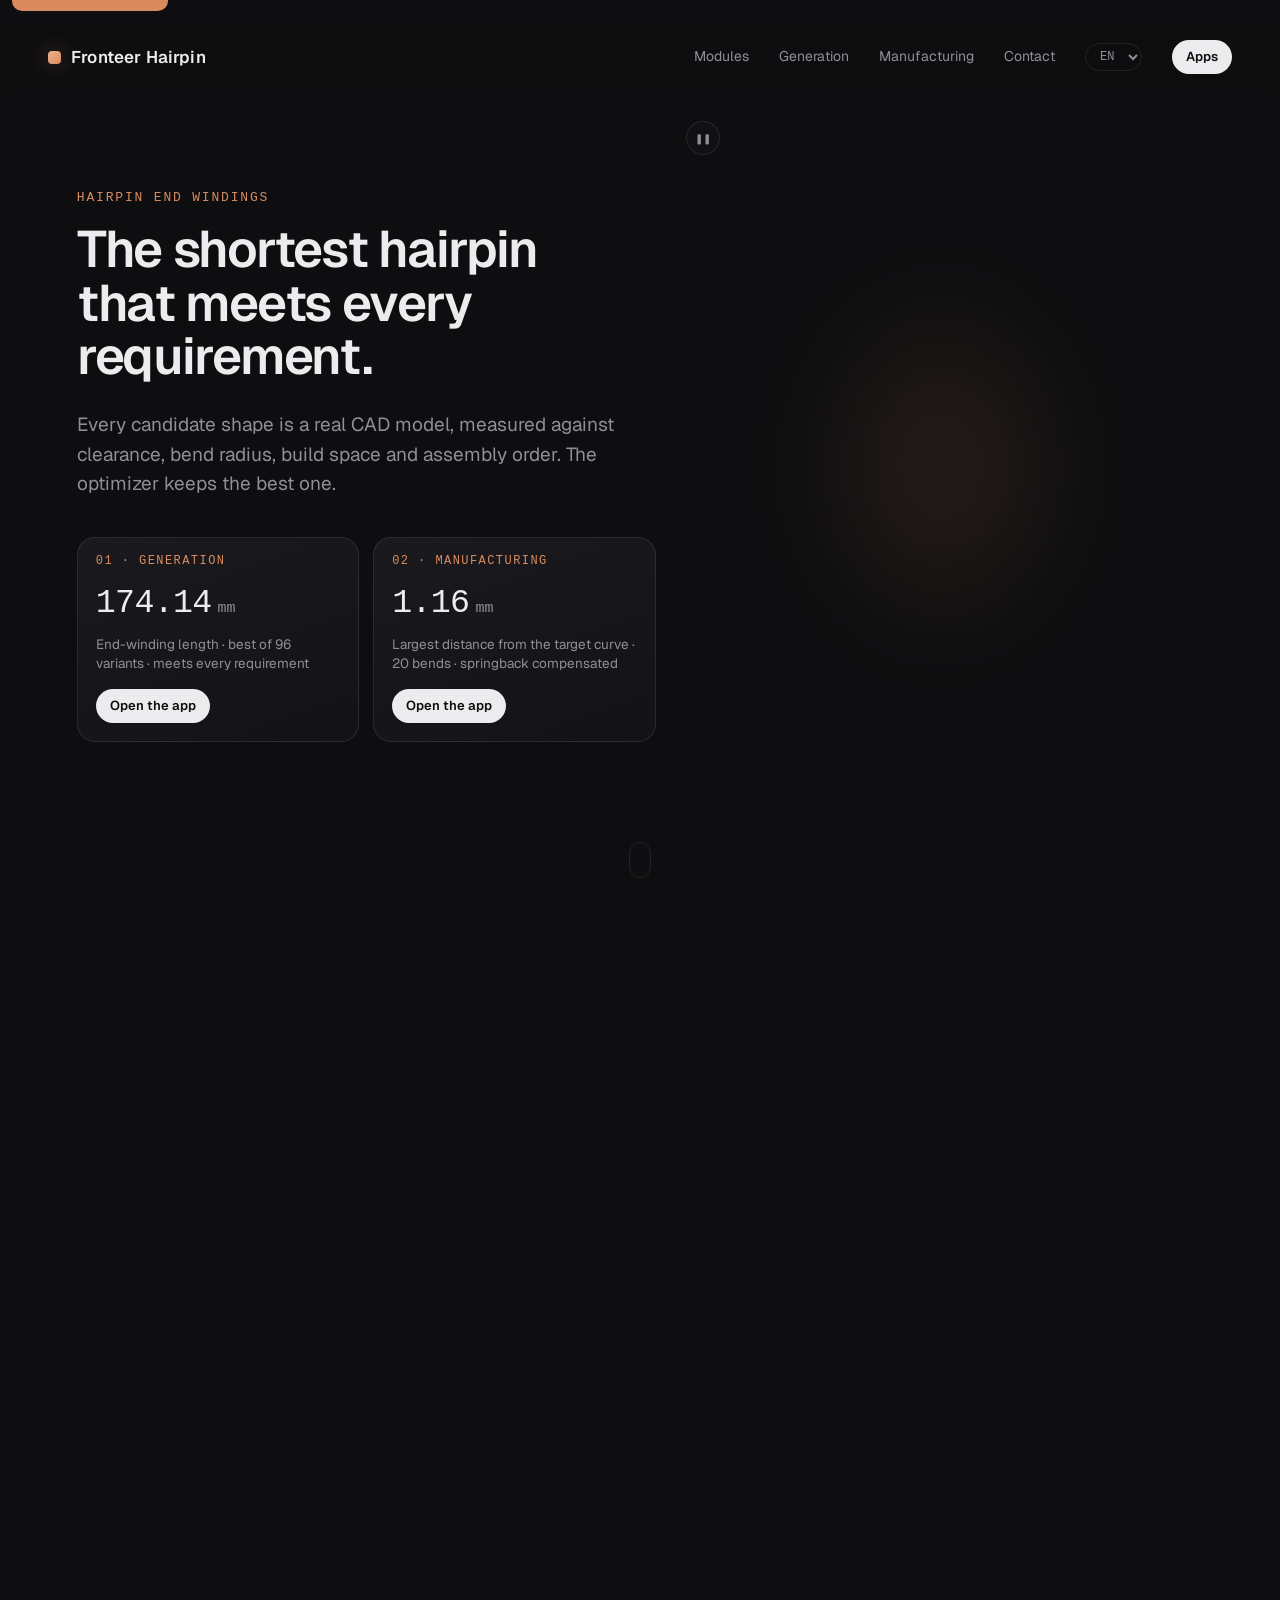
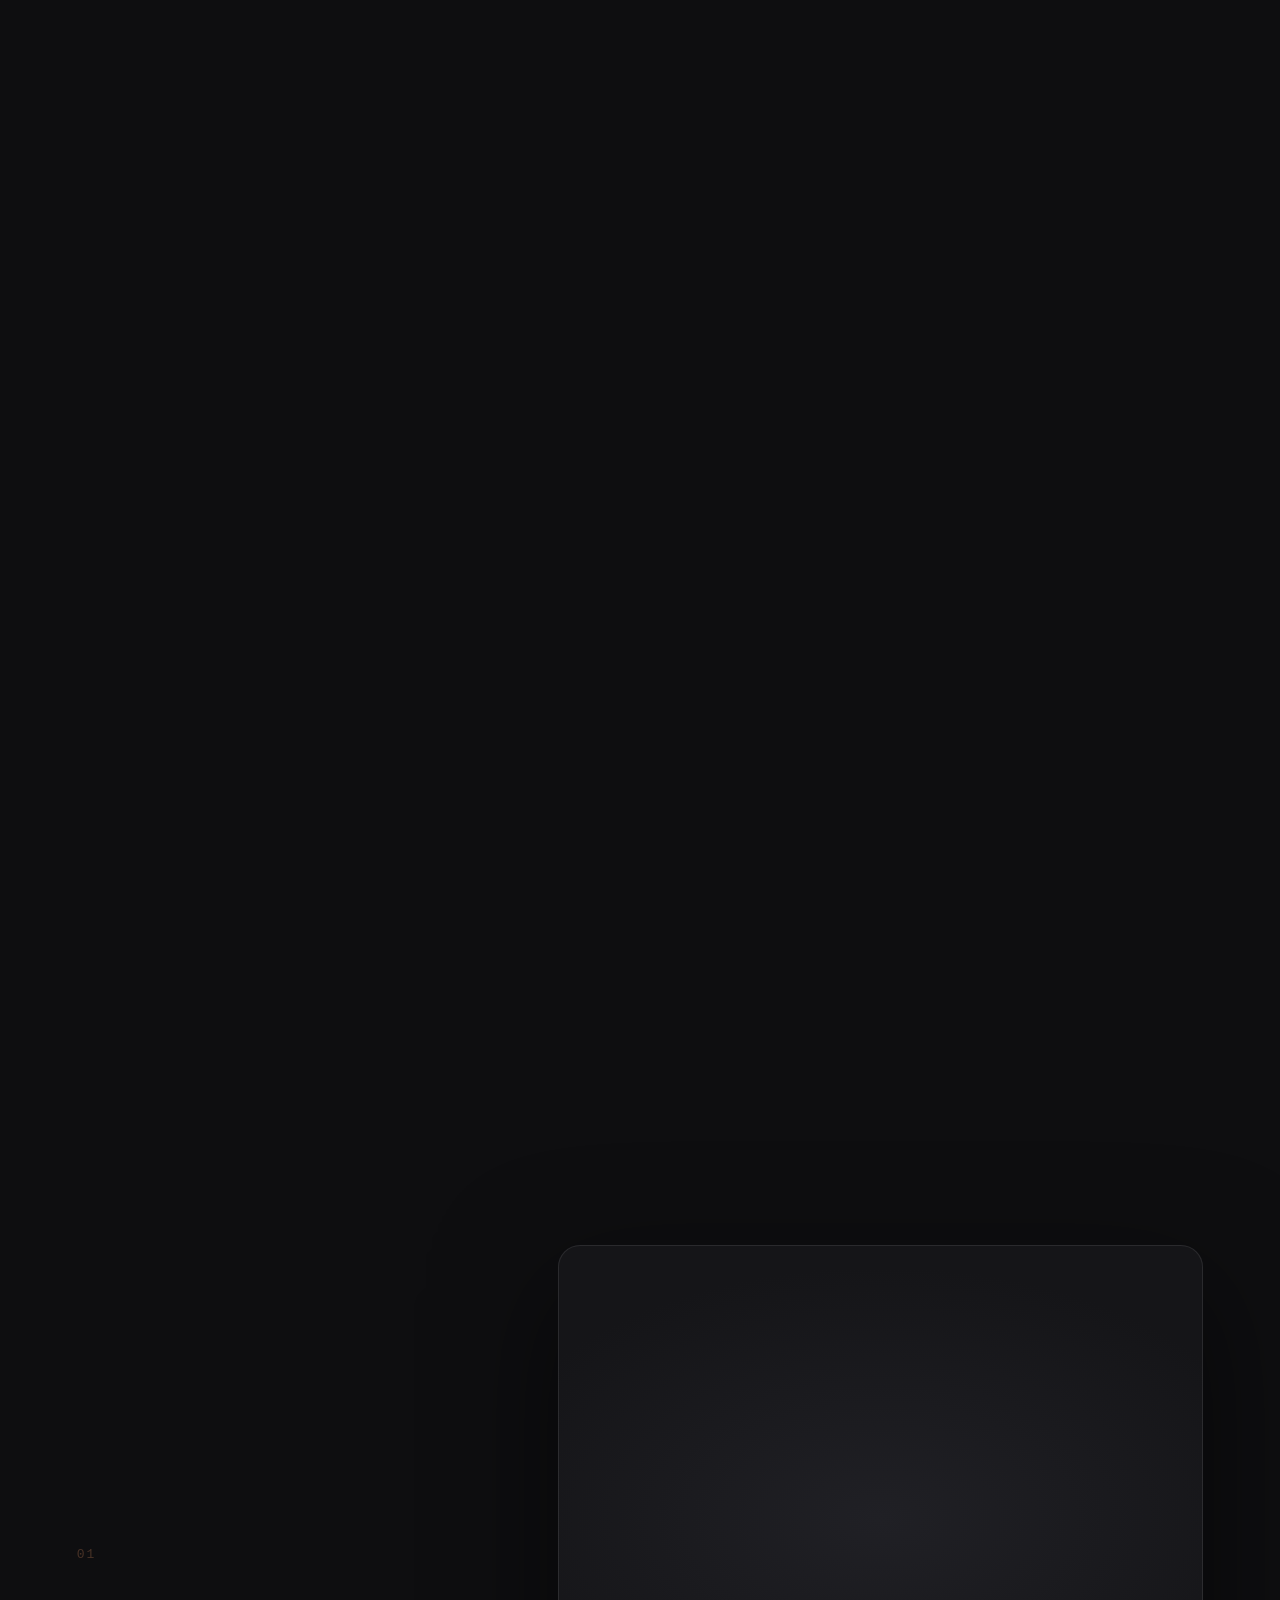
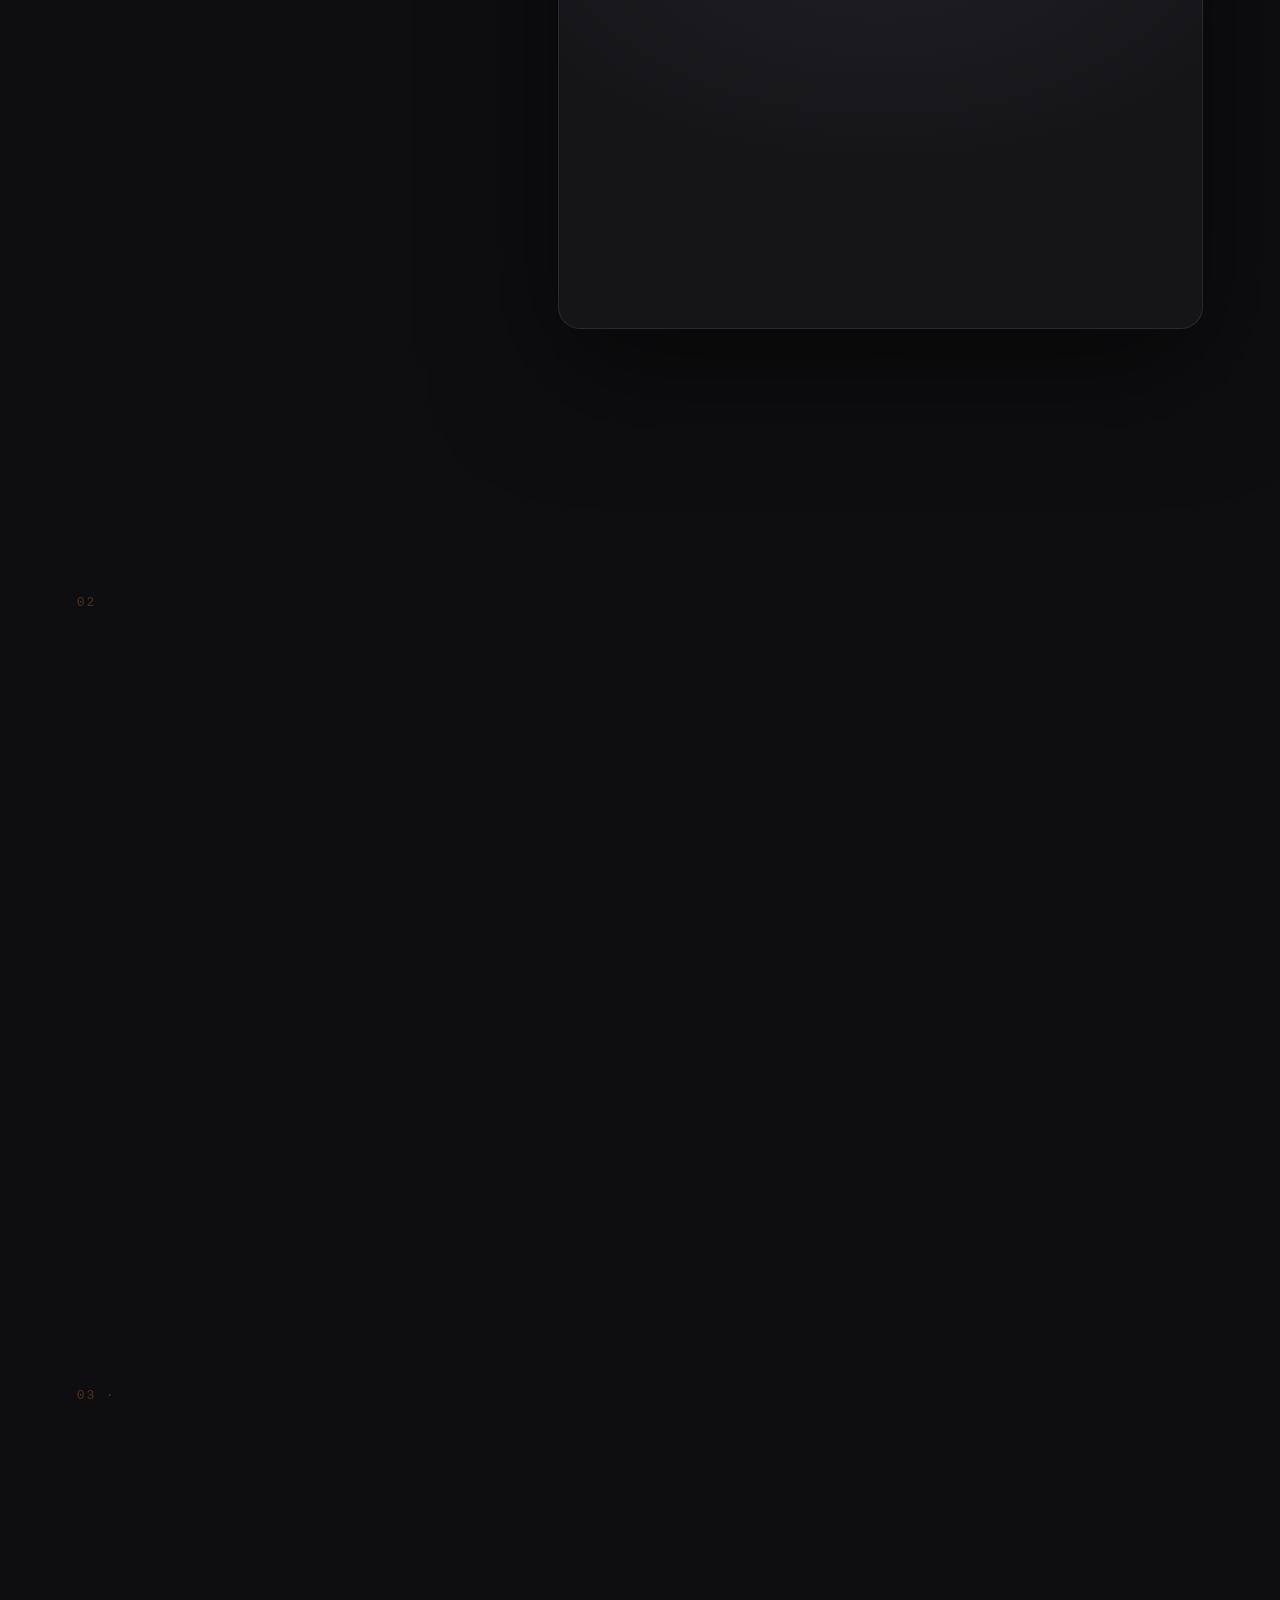
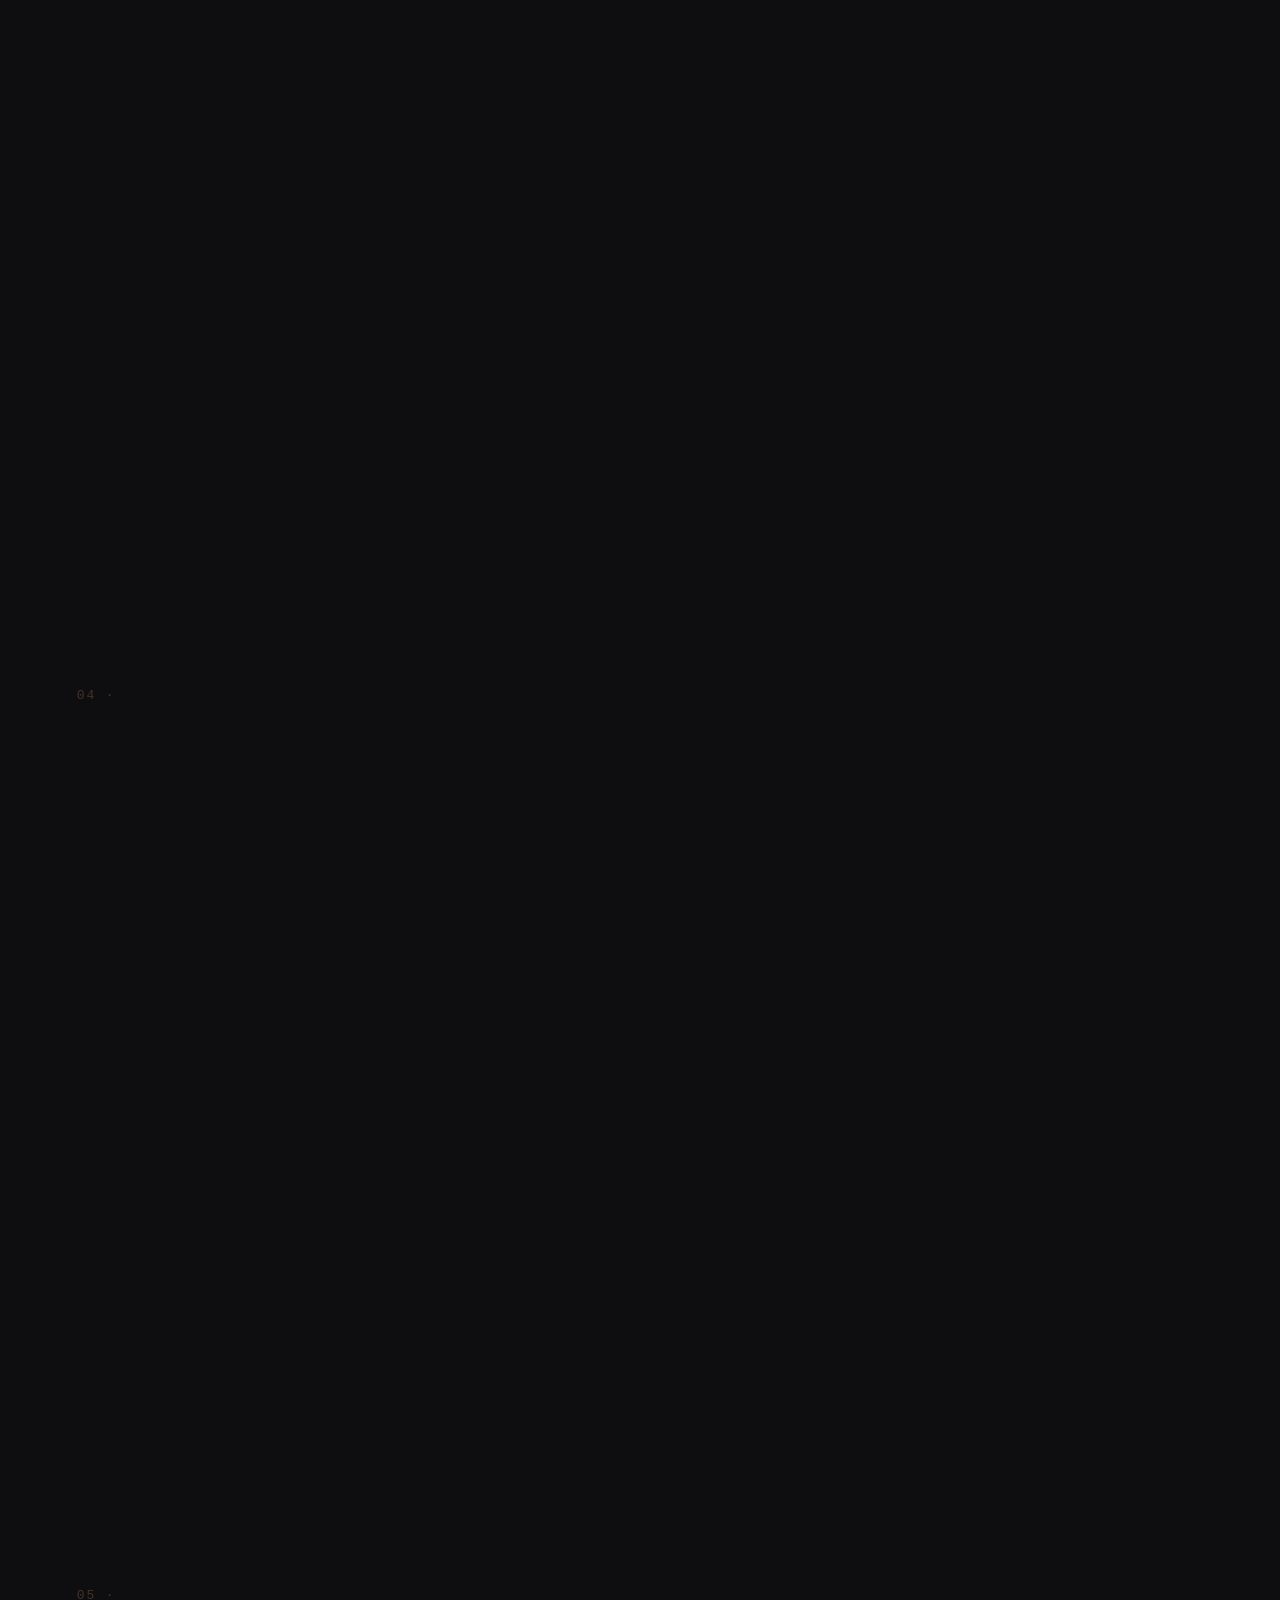
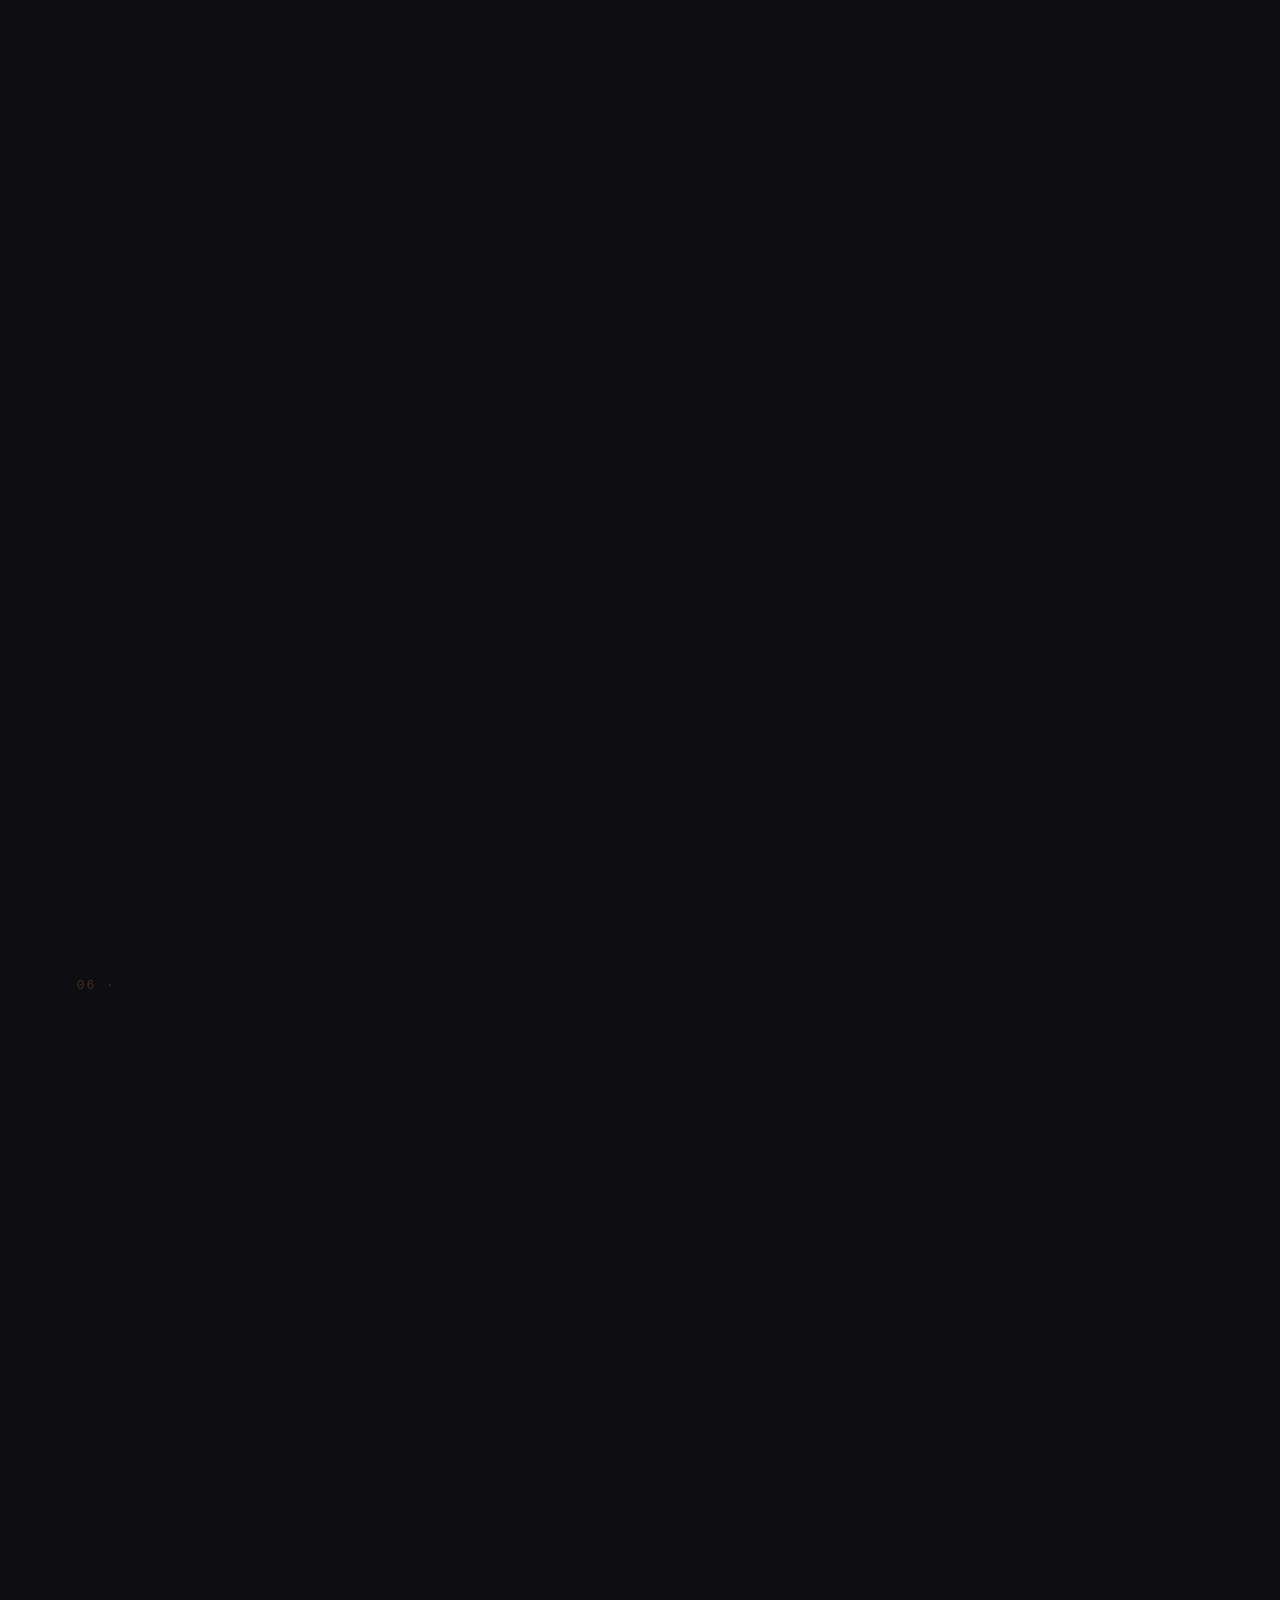
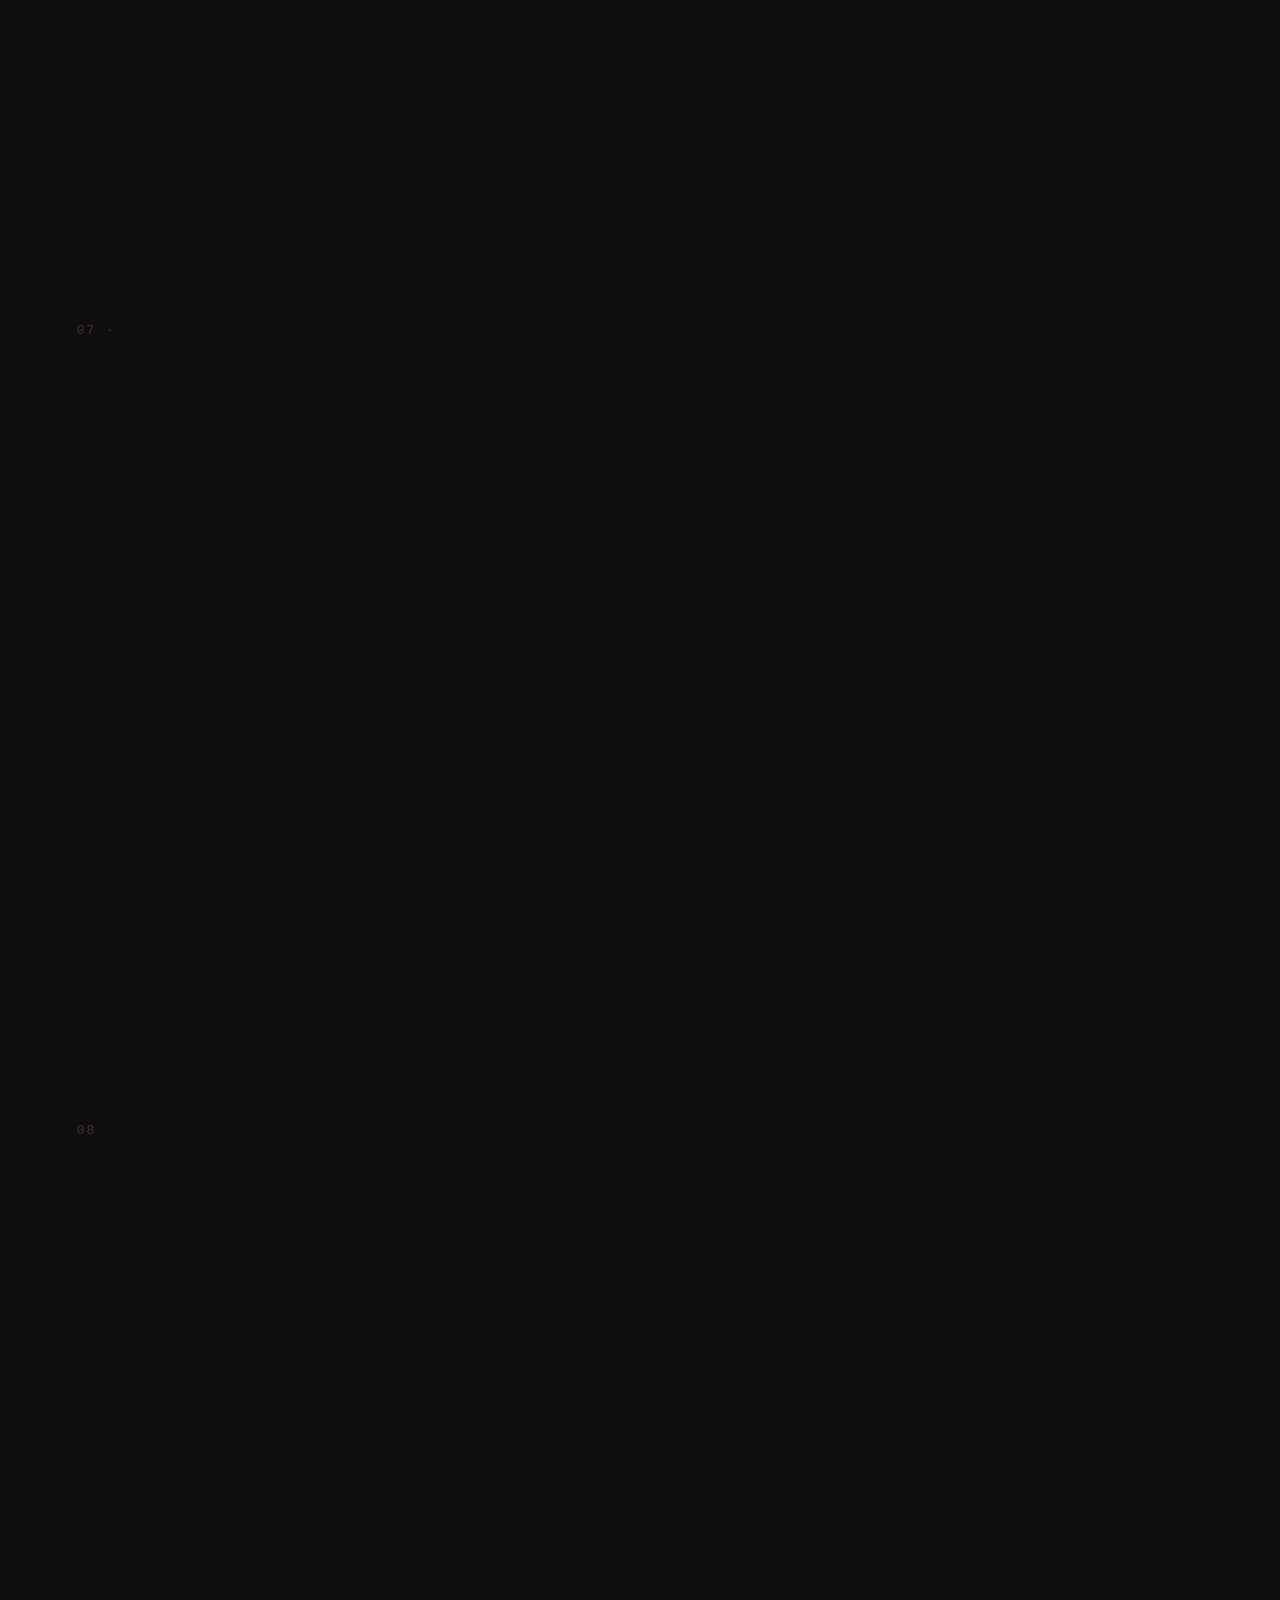
==== commit 6f77829c: "Website: Link zum GitHub-Repository in der Fusszeile" ====
--- a/site/index.html
+++ b/site/index.html
@@ -353,7 +353,7 @@
   </main>
 
   <footer>
-    <span>fronteerlab.com · Fronteer Hairpin · <a href="mailto:contact@fronteerlab.com">contact@fronteerlab.com</a></span>
+    <span>fronteerlab.com · Fronteer Hairpin · <a href="mailto:contact@fronteerlab.com">contact@fronteerlab.com</a> · <a href="https://github.com/Plantax/fronteer-hairpin-showcase" target="_blank" rel="noopener" translate="no">GitHub</a></span>
     <span><span data-i18n="foot">Results shown are from saved optimization runs.</span> · <a href="datenschutz.html">Datenschutz / Privacy</a></span>
   </footer>
   <script src="data.js"></script>
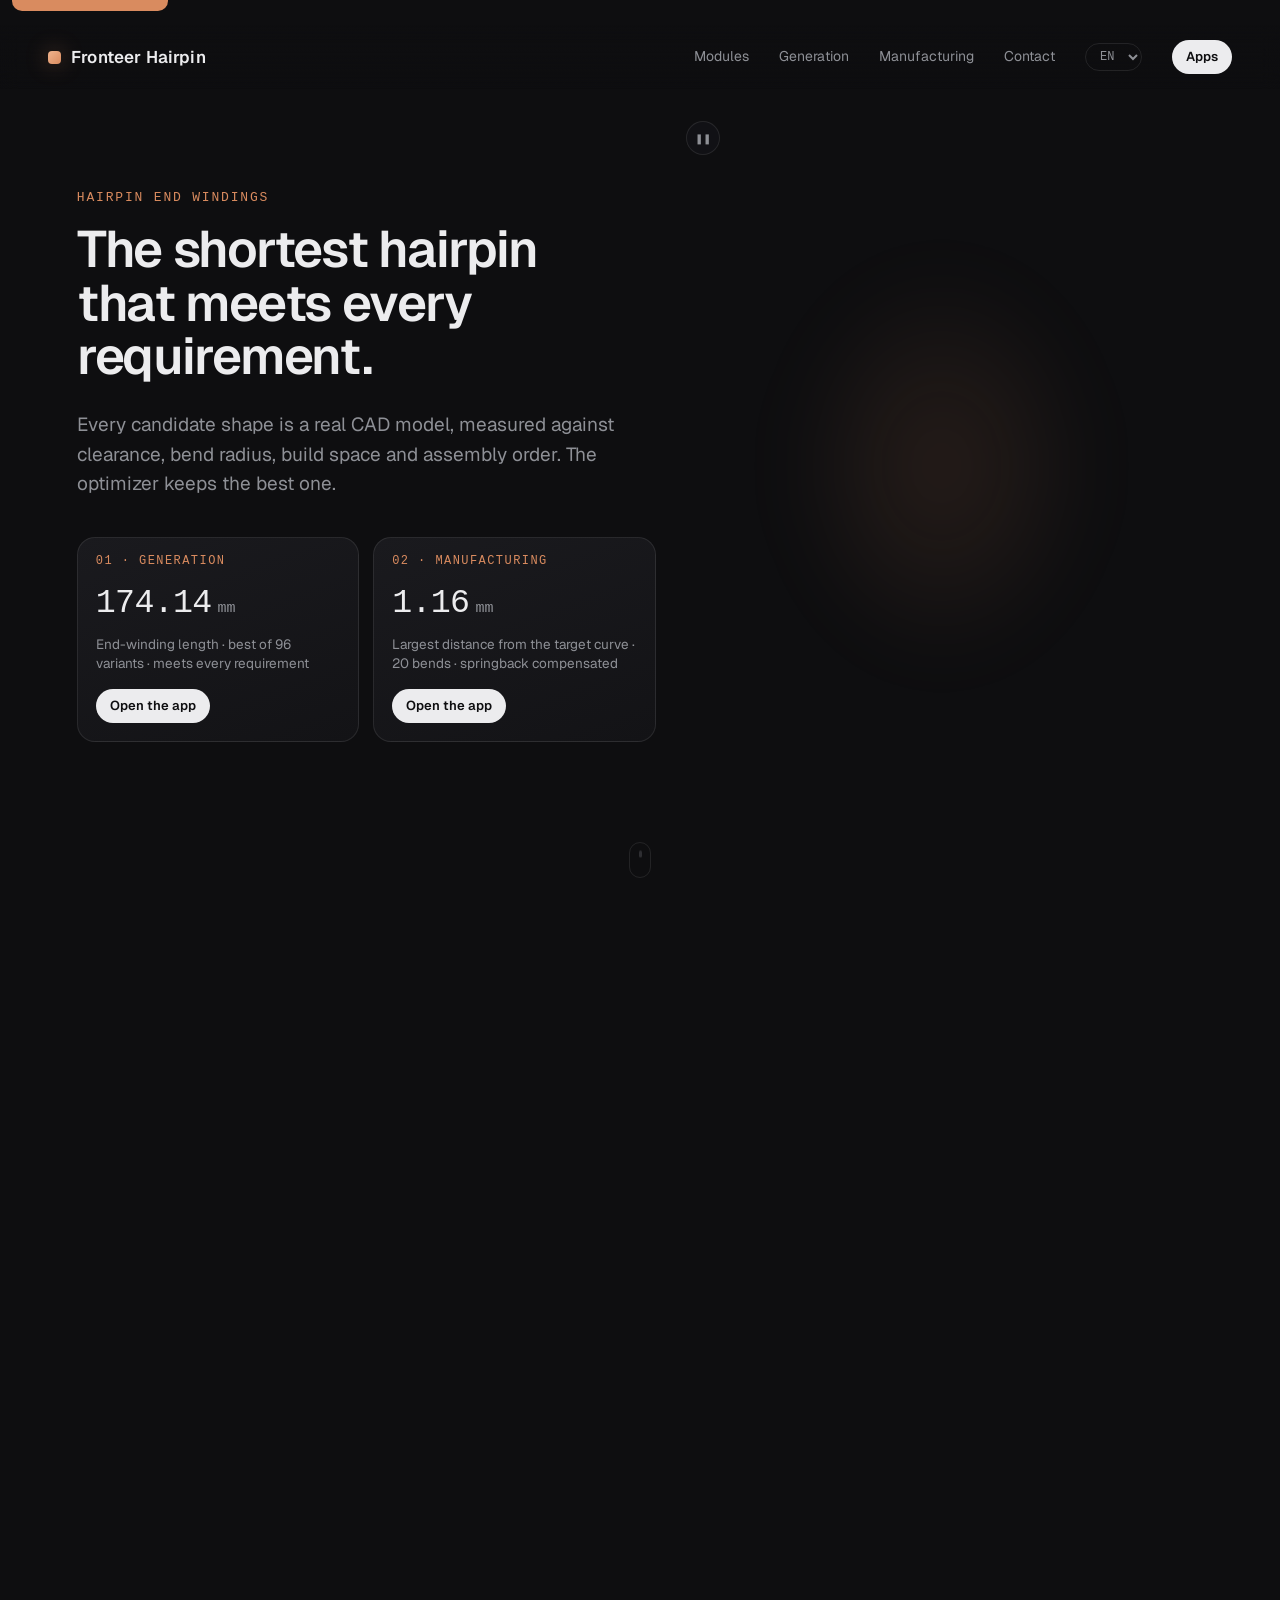
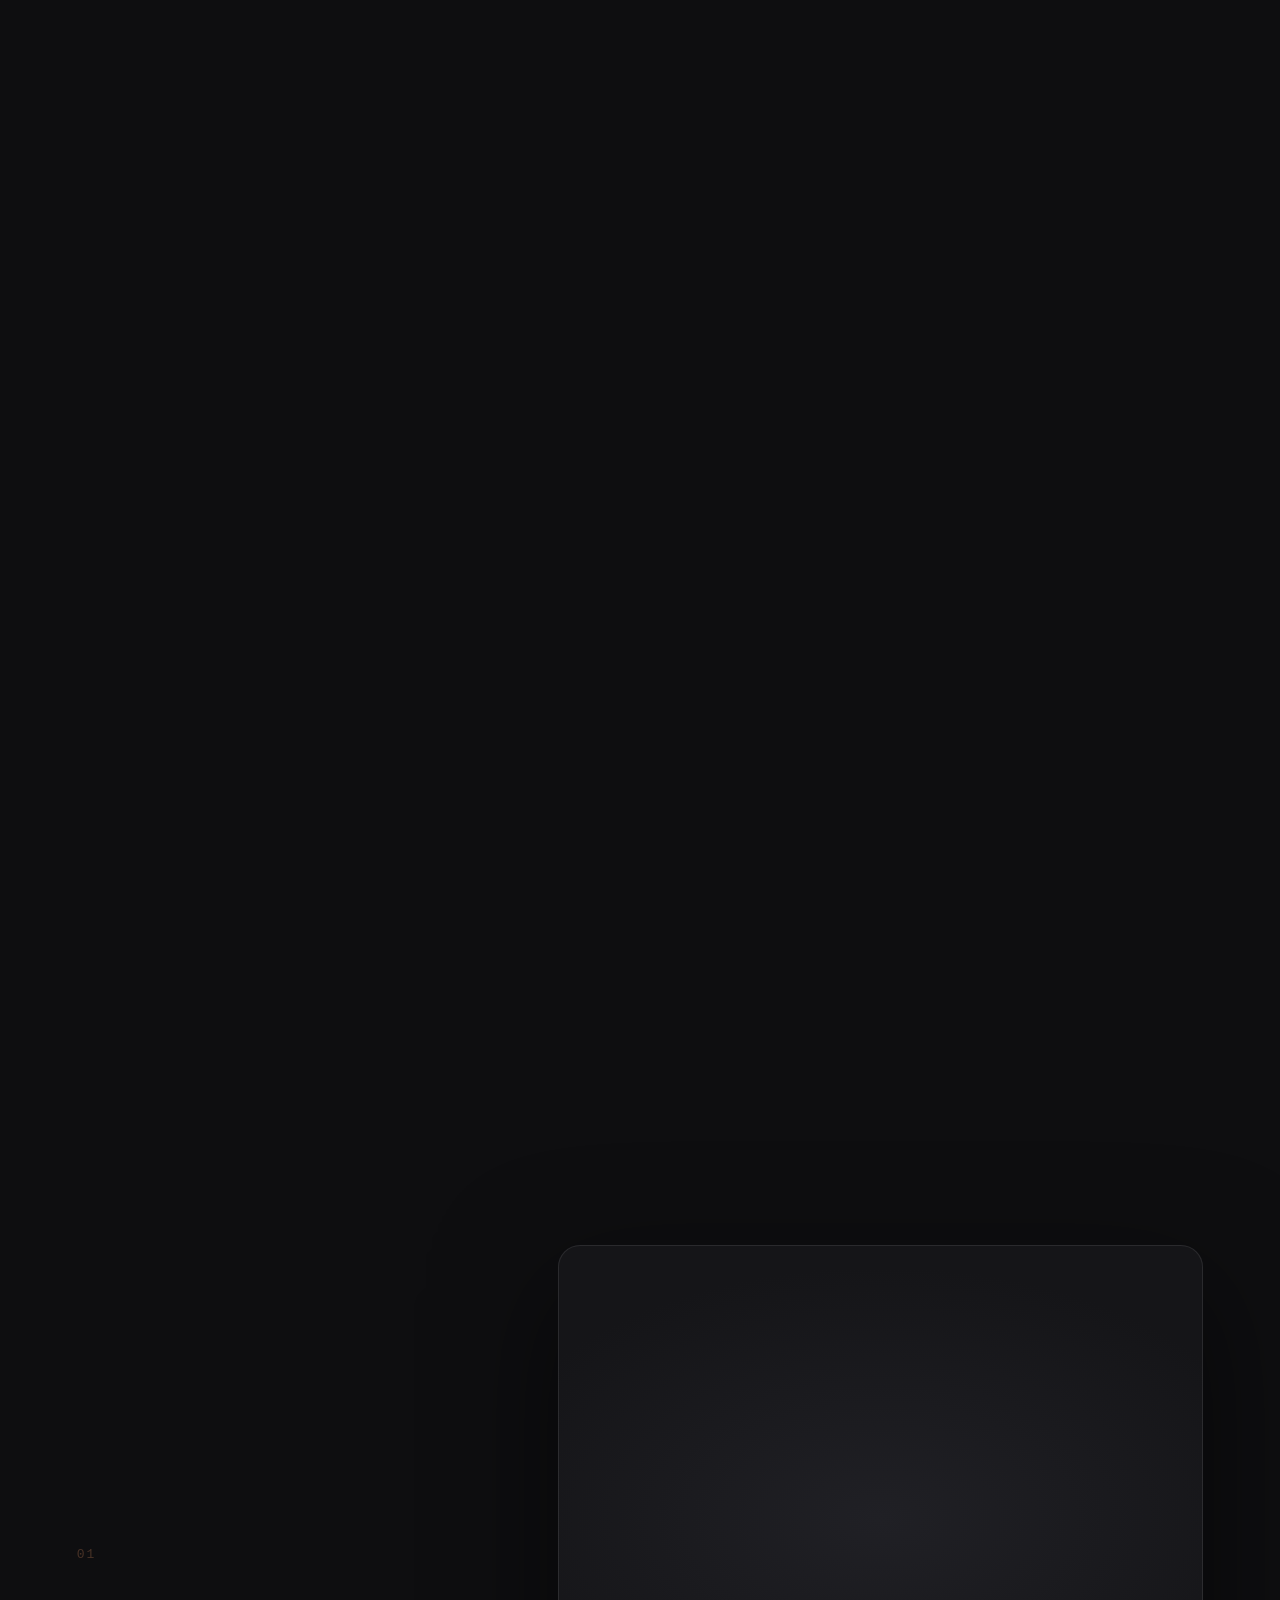
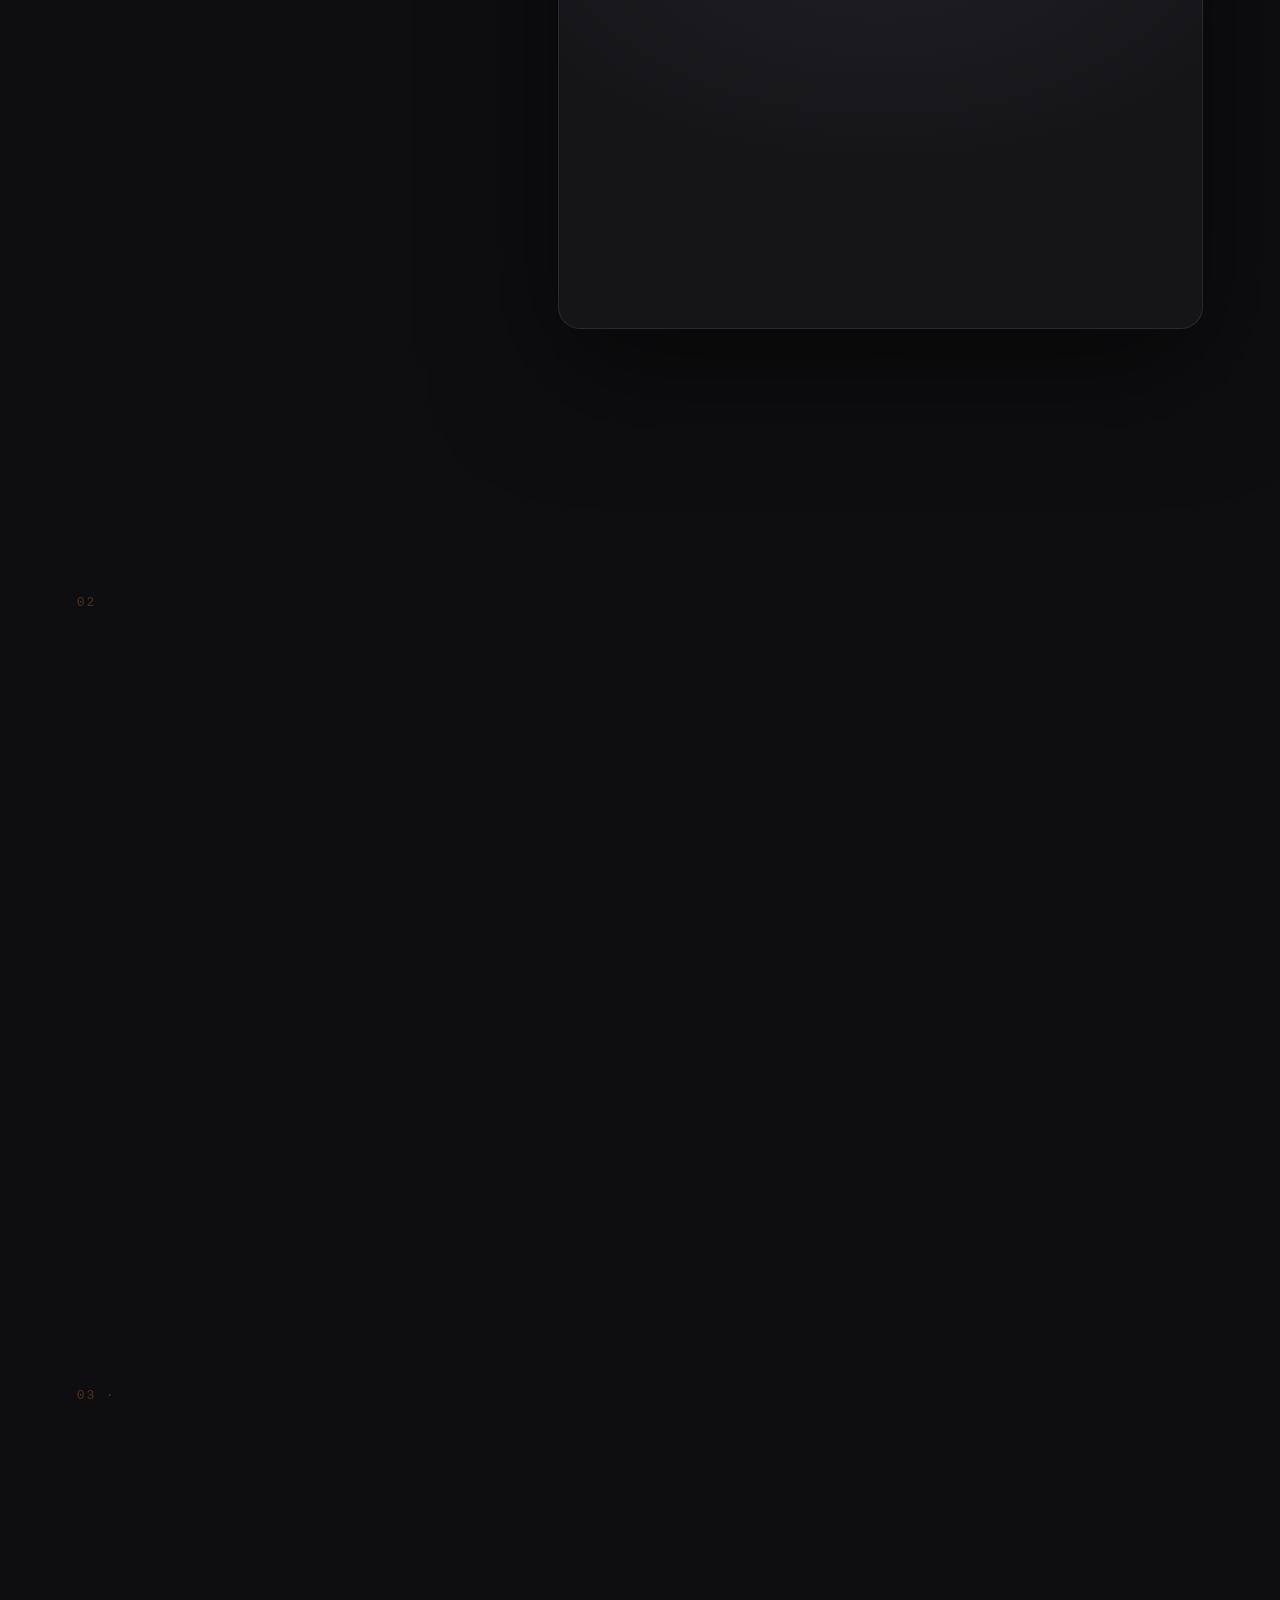
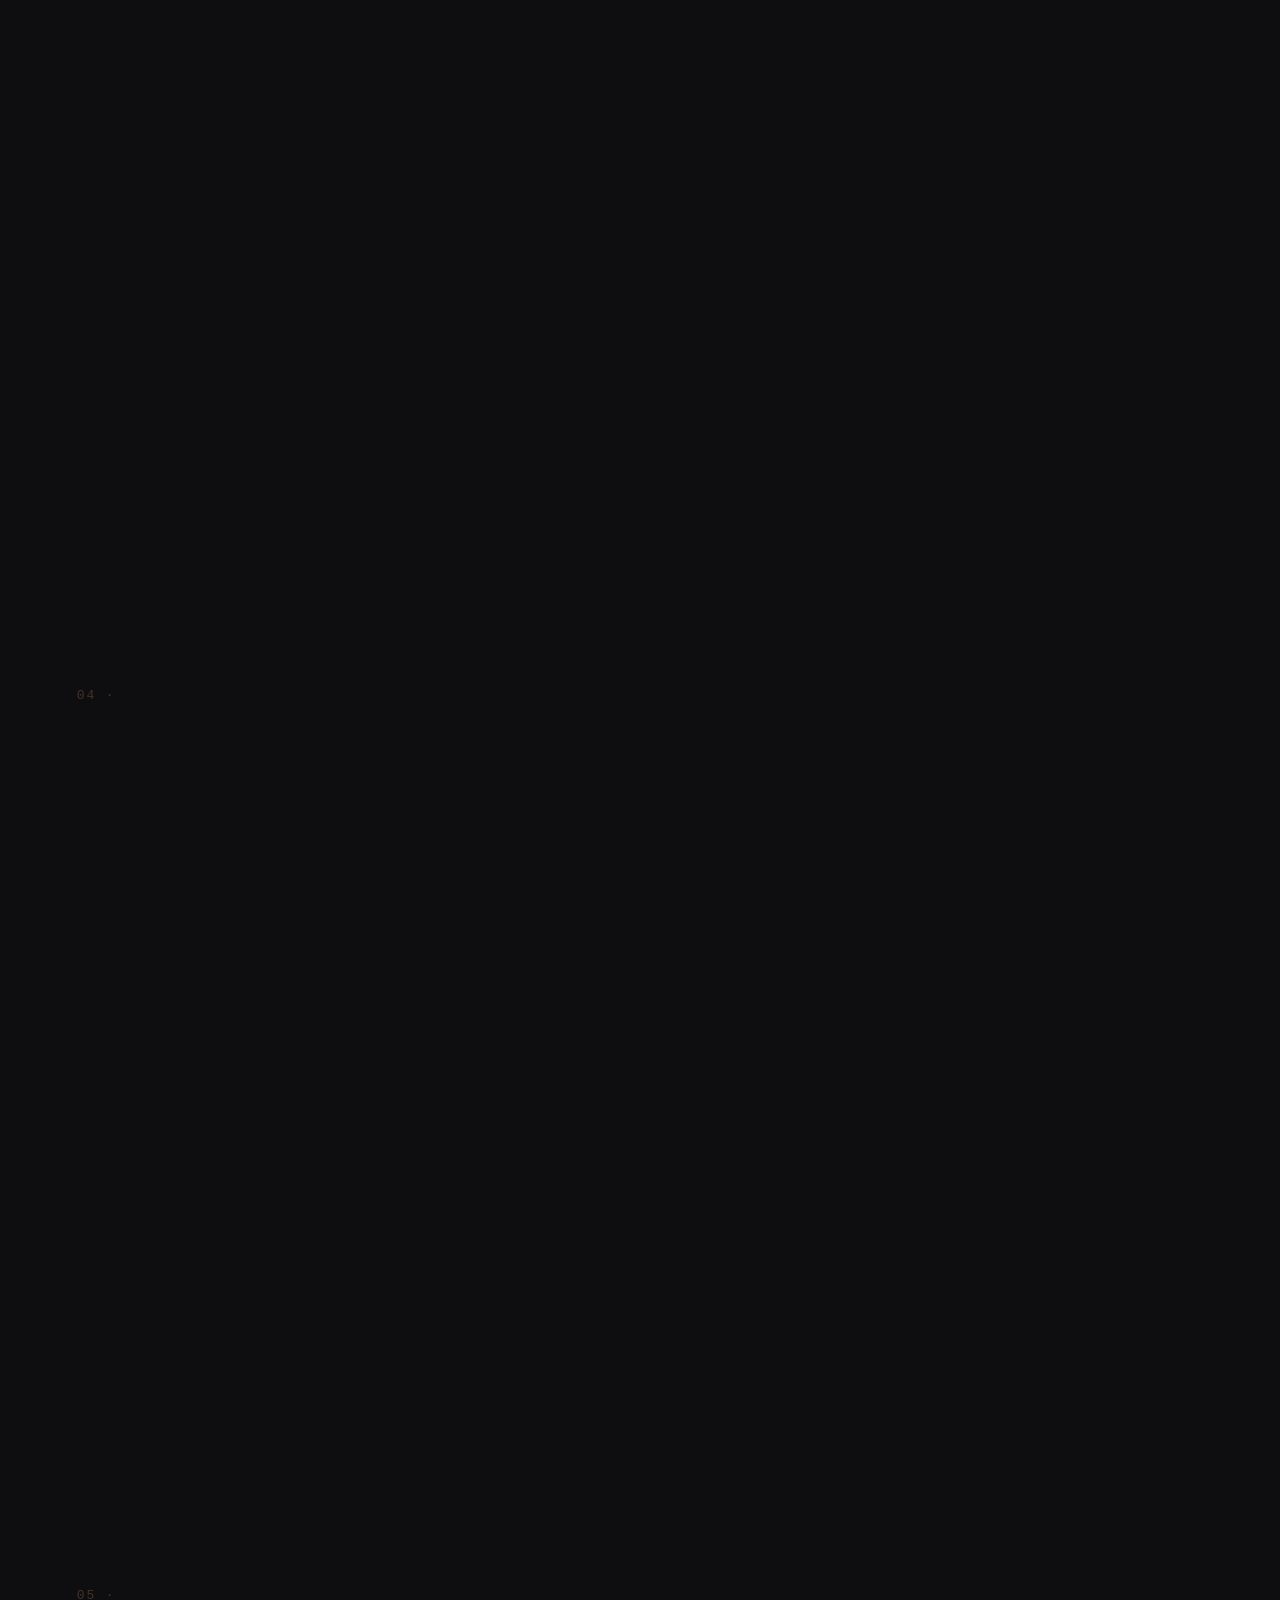
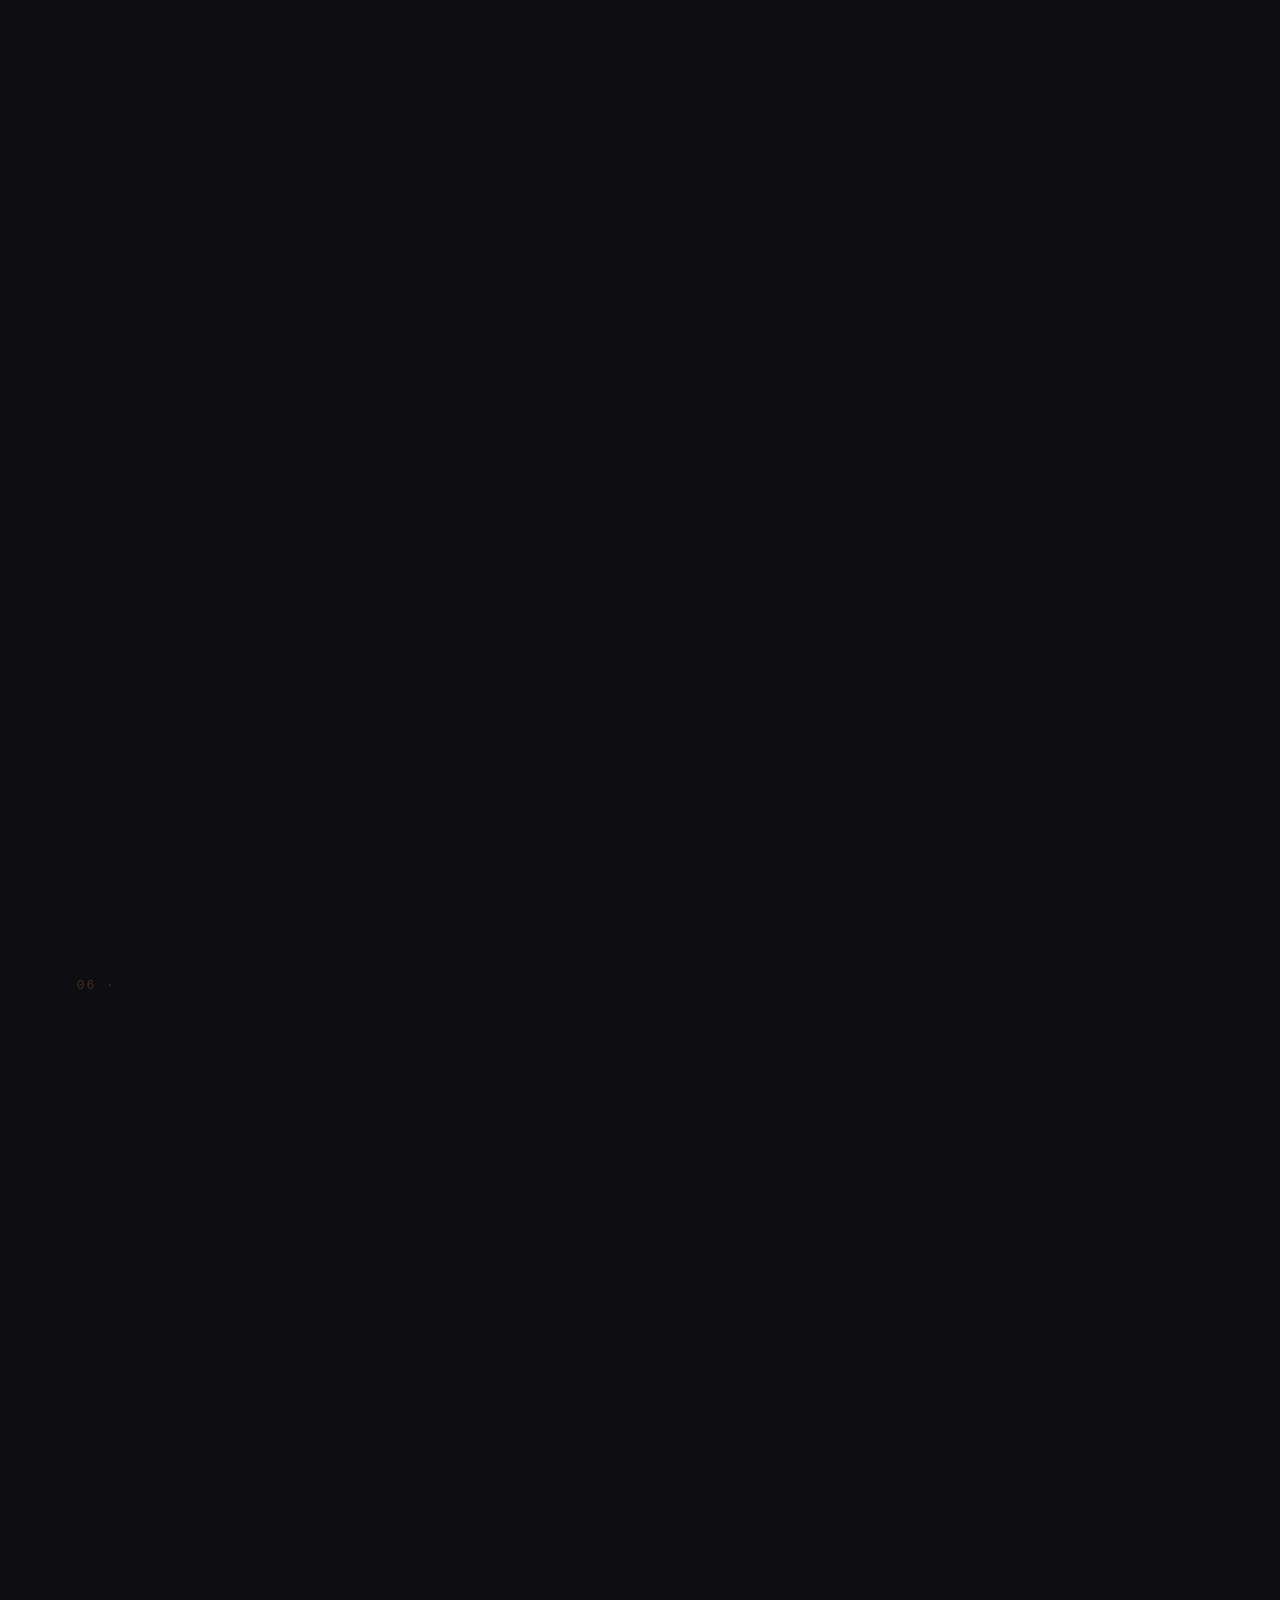
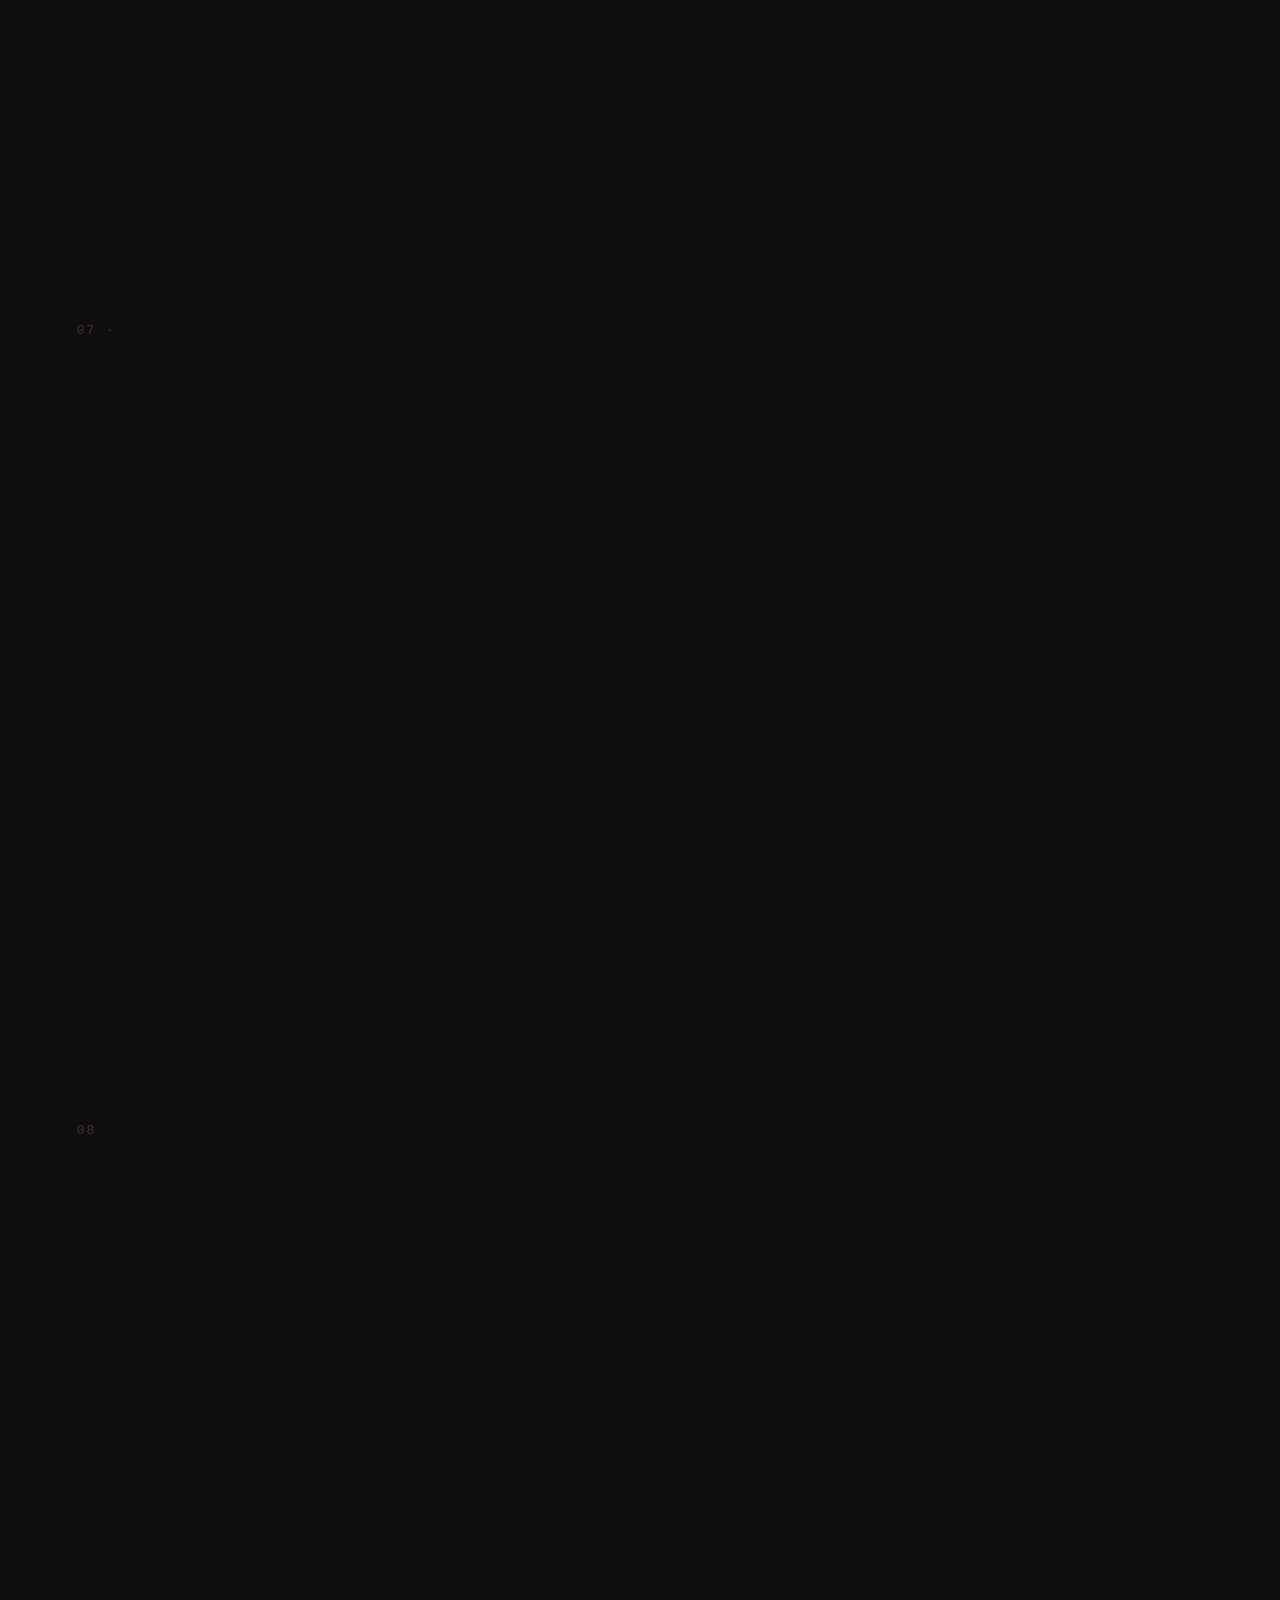
==== commit bb4426b0: "DOI-Verweise (Website-Fusszeile, README) und veroeffentlichte Report-Fassung" ====
--- a/site/index.html
+++ b/site/index.html
@@ -353,7 +353,7 @@
   </main>
 
   <footer>
-    <span>fronteerlab.com · Fronteer Hairpin · <a href="mailto:contact@fronteerlab.com">contact@fronteerlab.com</a> · <a href="https://github.com/Plantax/fronteer-hairpin-showcase" target="_blank" rel="noopener" translate="no">GitHub</a></span>
+    <span>fronteerlab.com · Fronteer Hairpin · <a href="mailto:contact@fronteerlab.com">contact@fronteerlab.com</a> · <a href="https://github.com/Plantax/fronteer-hairpin-showcase" target="_blank" rel="noopener" translate="no">GitHub</a> · <a href="https://doi.org/10.5281/zenodo.23965250" target="_blank" rel="noopener" translate="no">Report (DOI)</a></span>
     <span><span data-i18n="foot">Results shown are from saved optimization runs.</span> · <a href="datenschutz.html">Datenschutz / Privacy</a></span>
   </footer>
   <script src="data.js"></script>
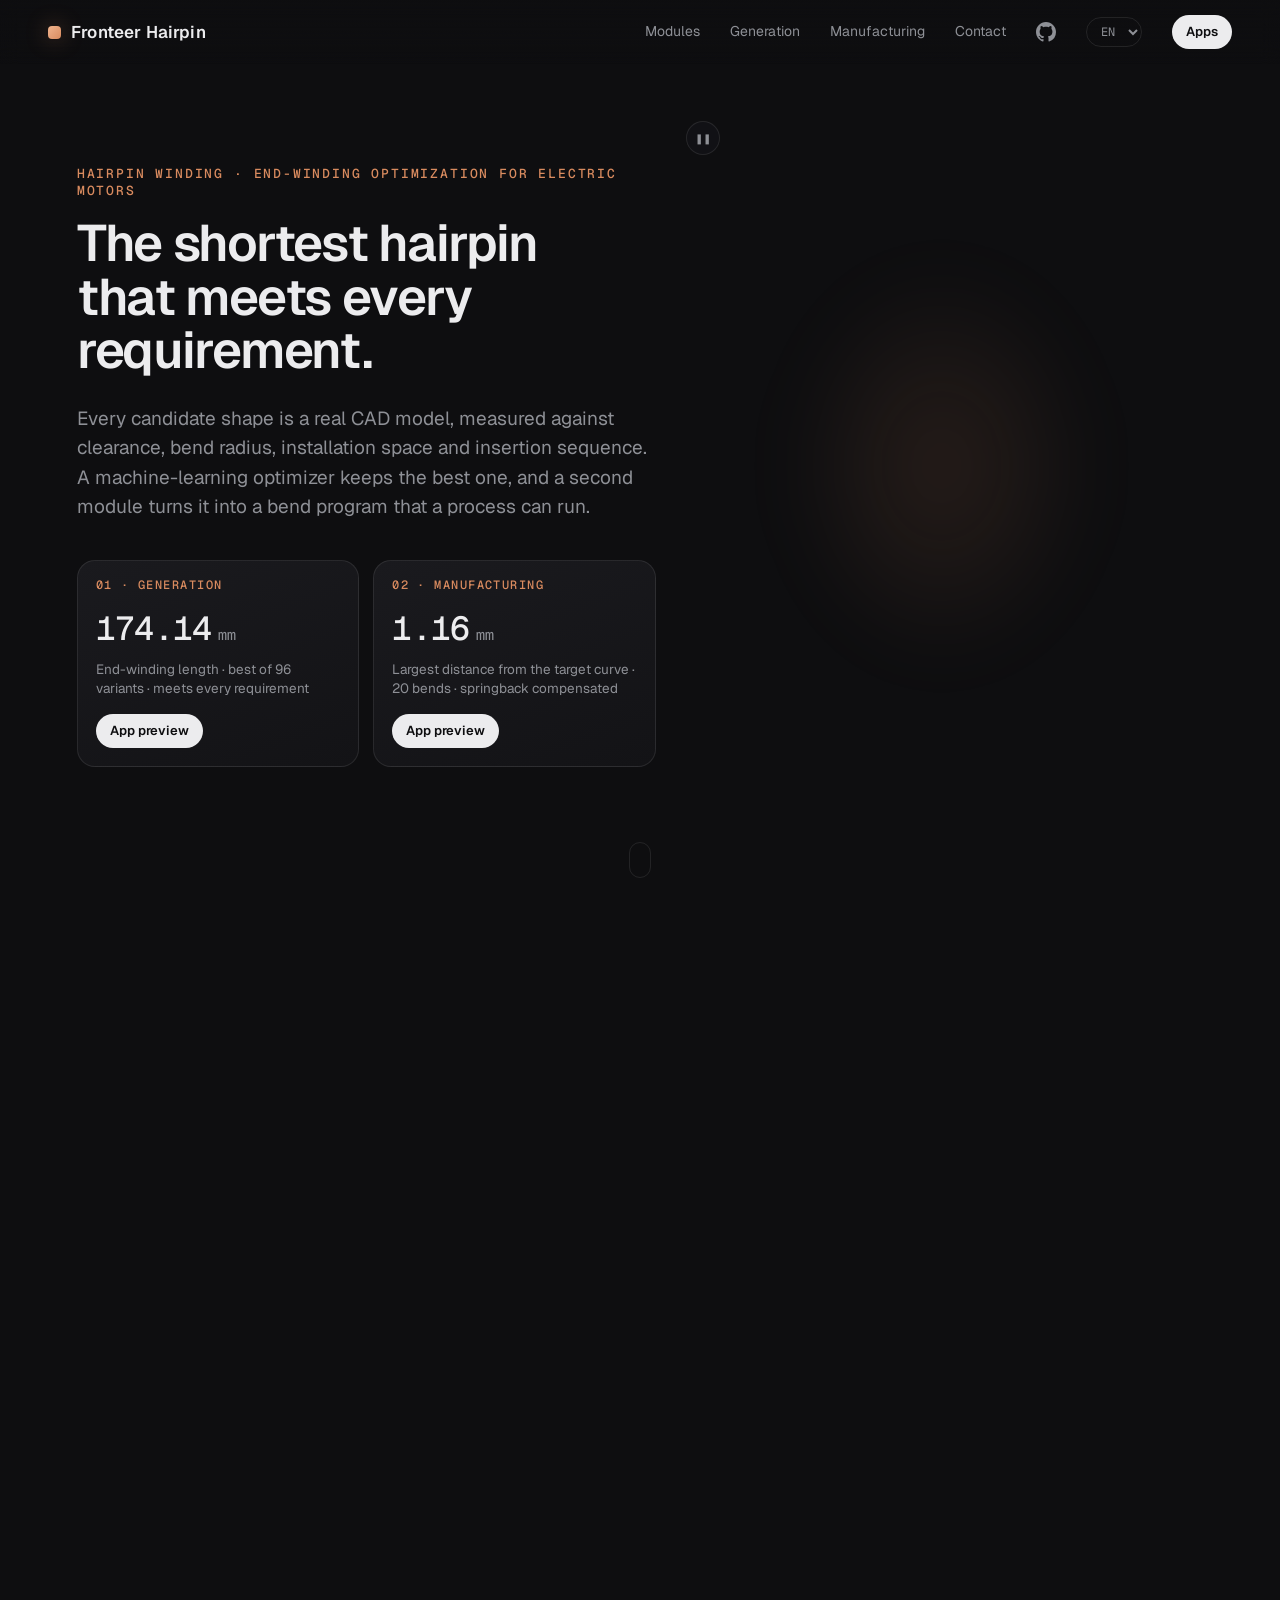
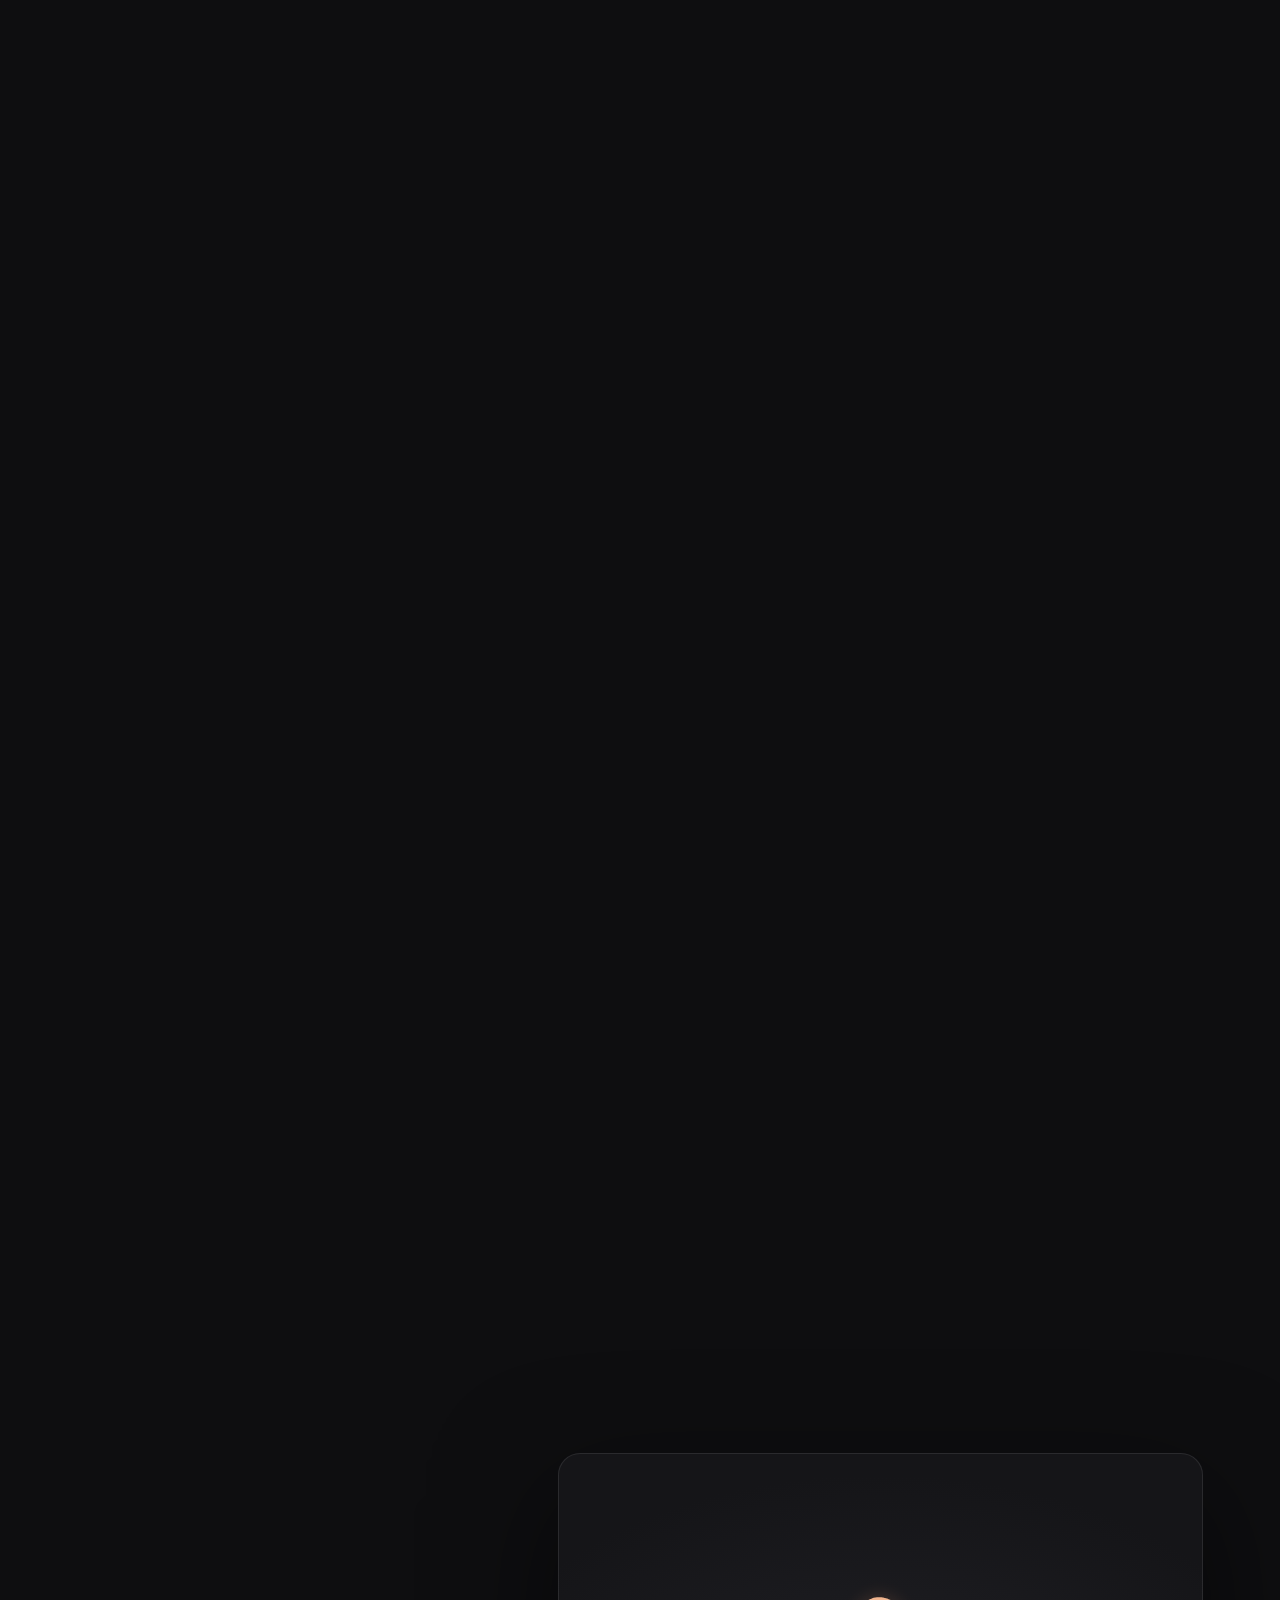
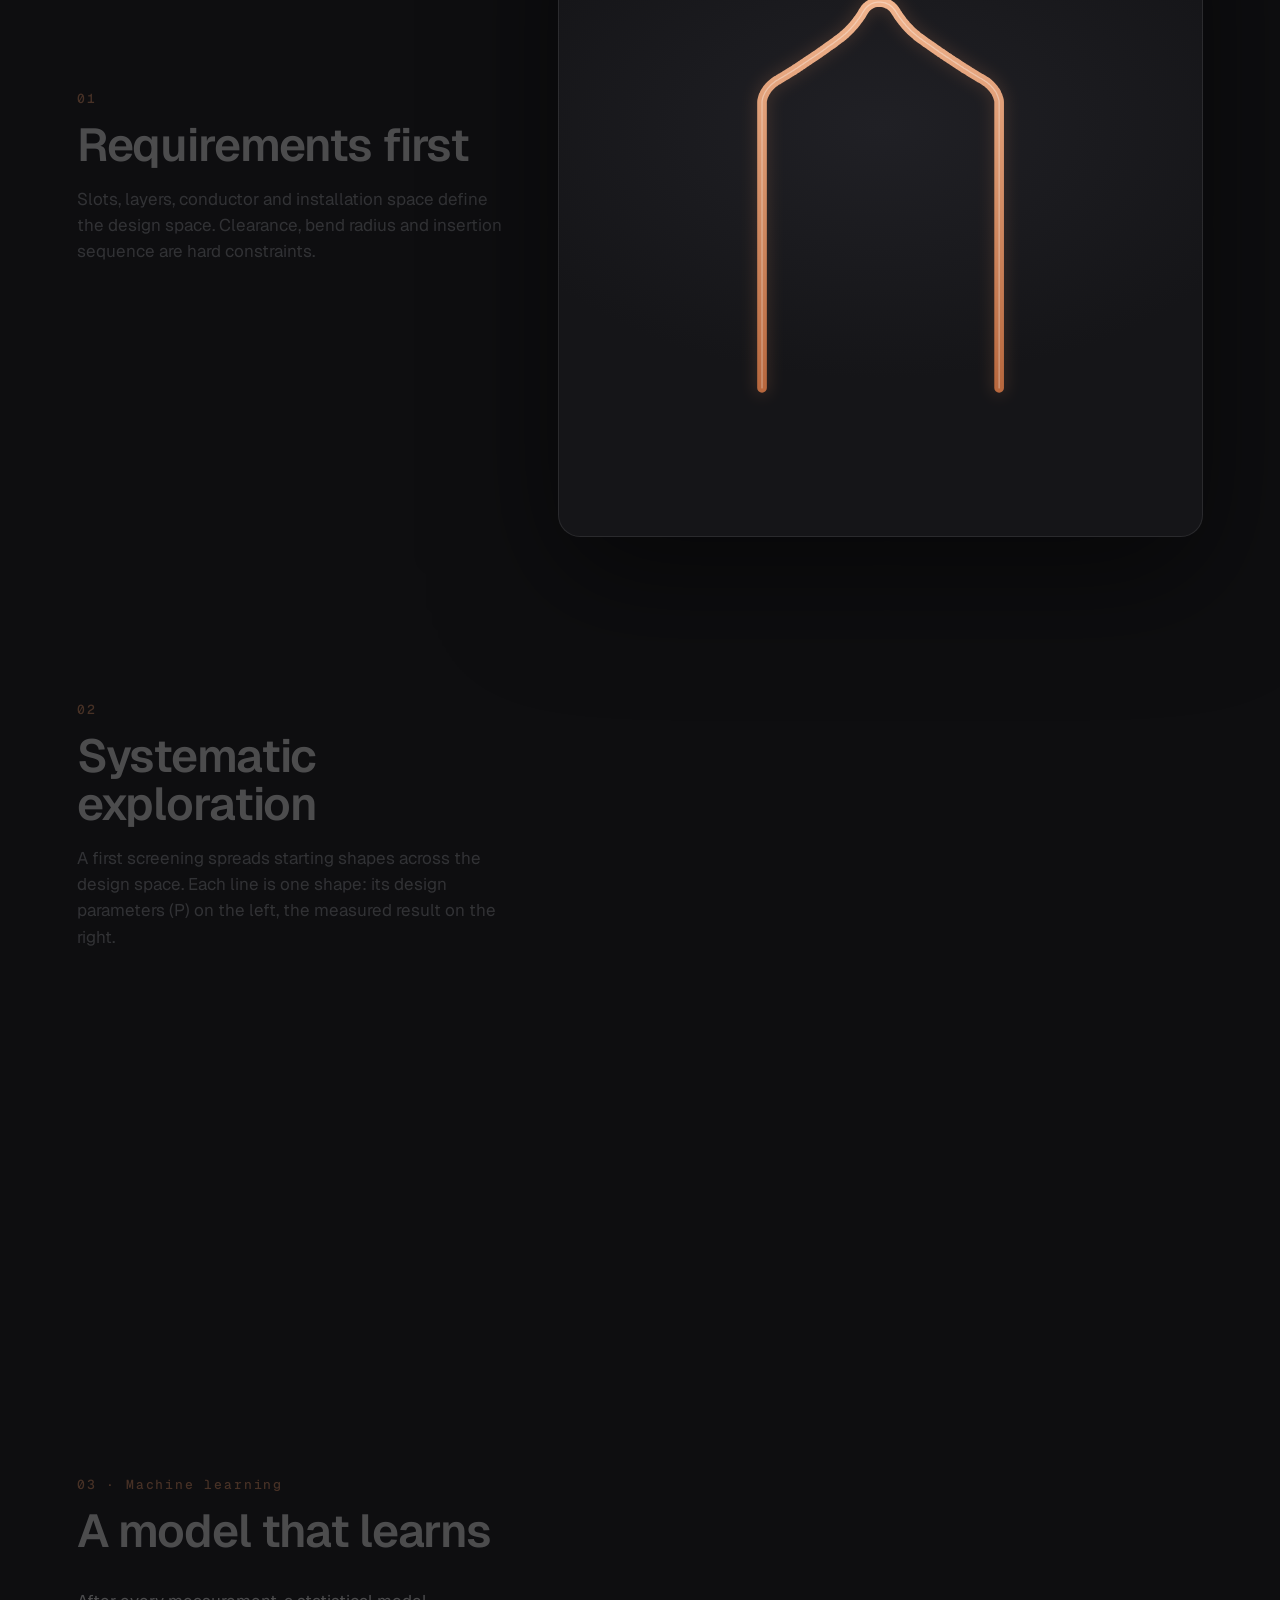
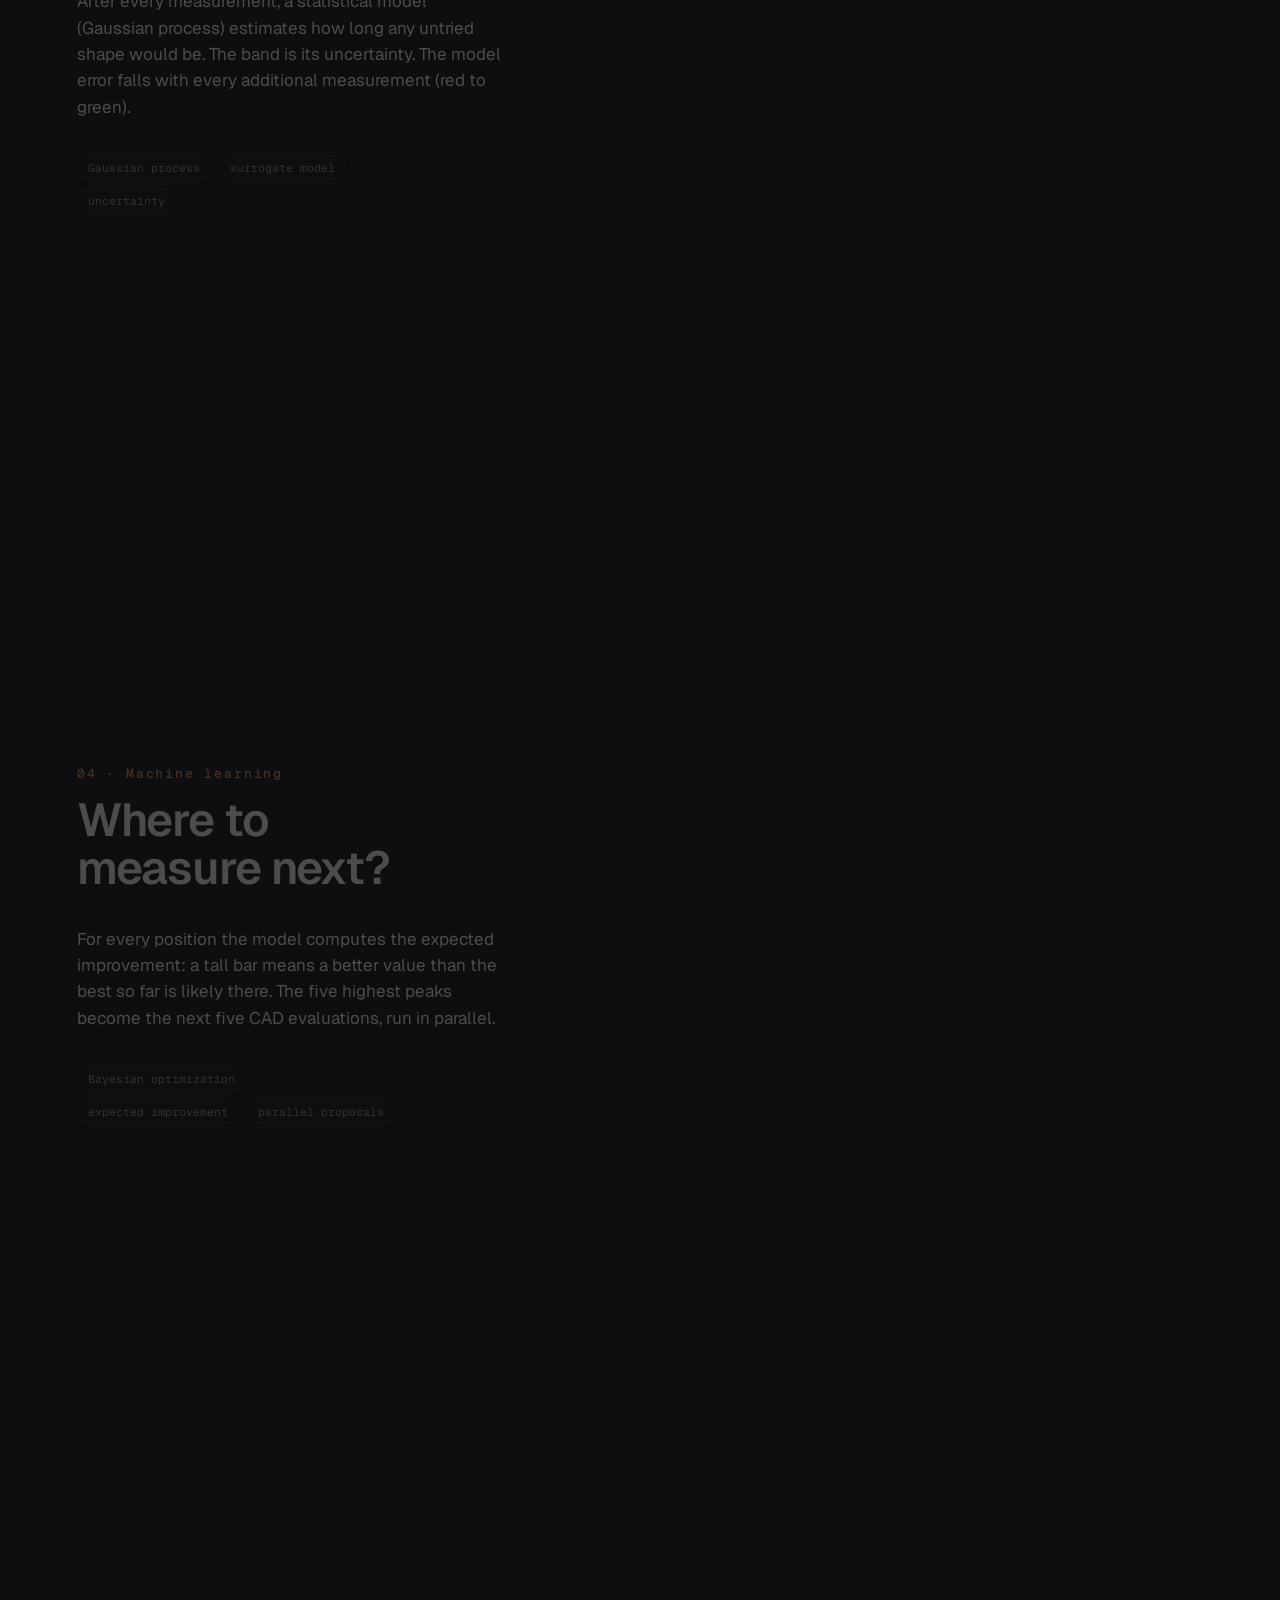
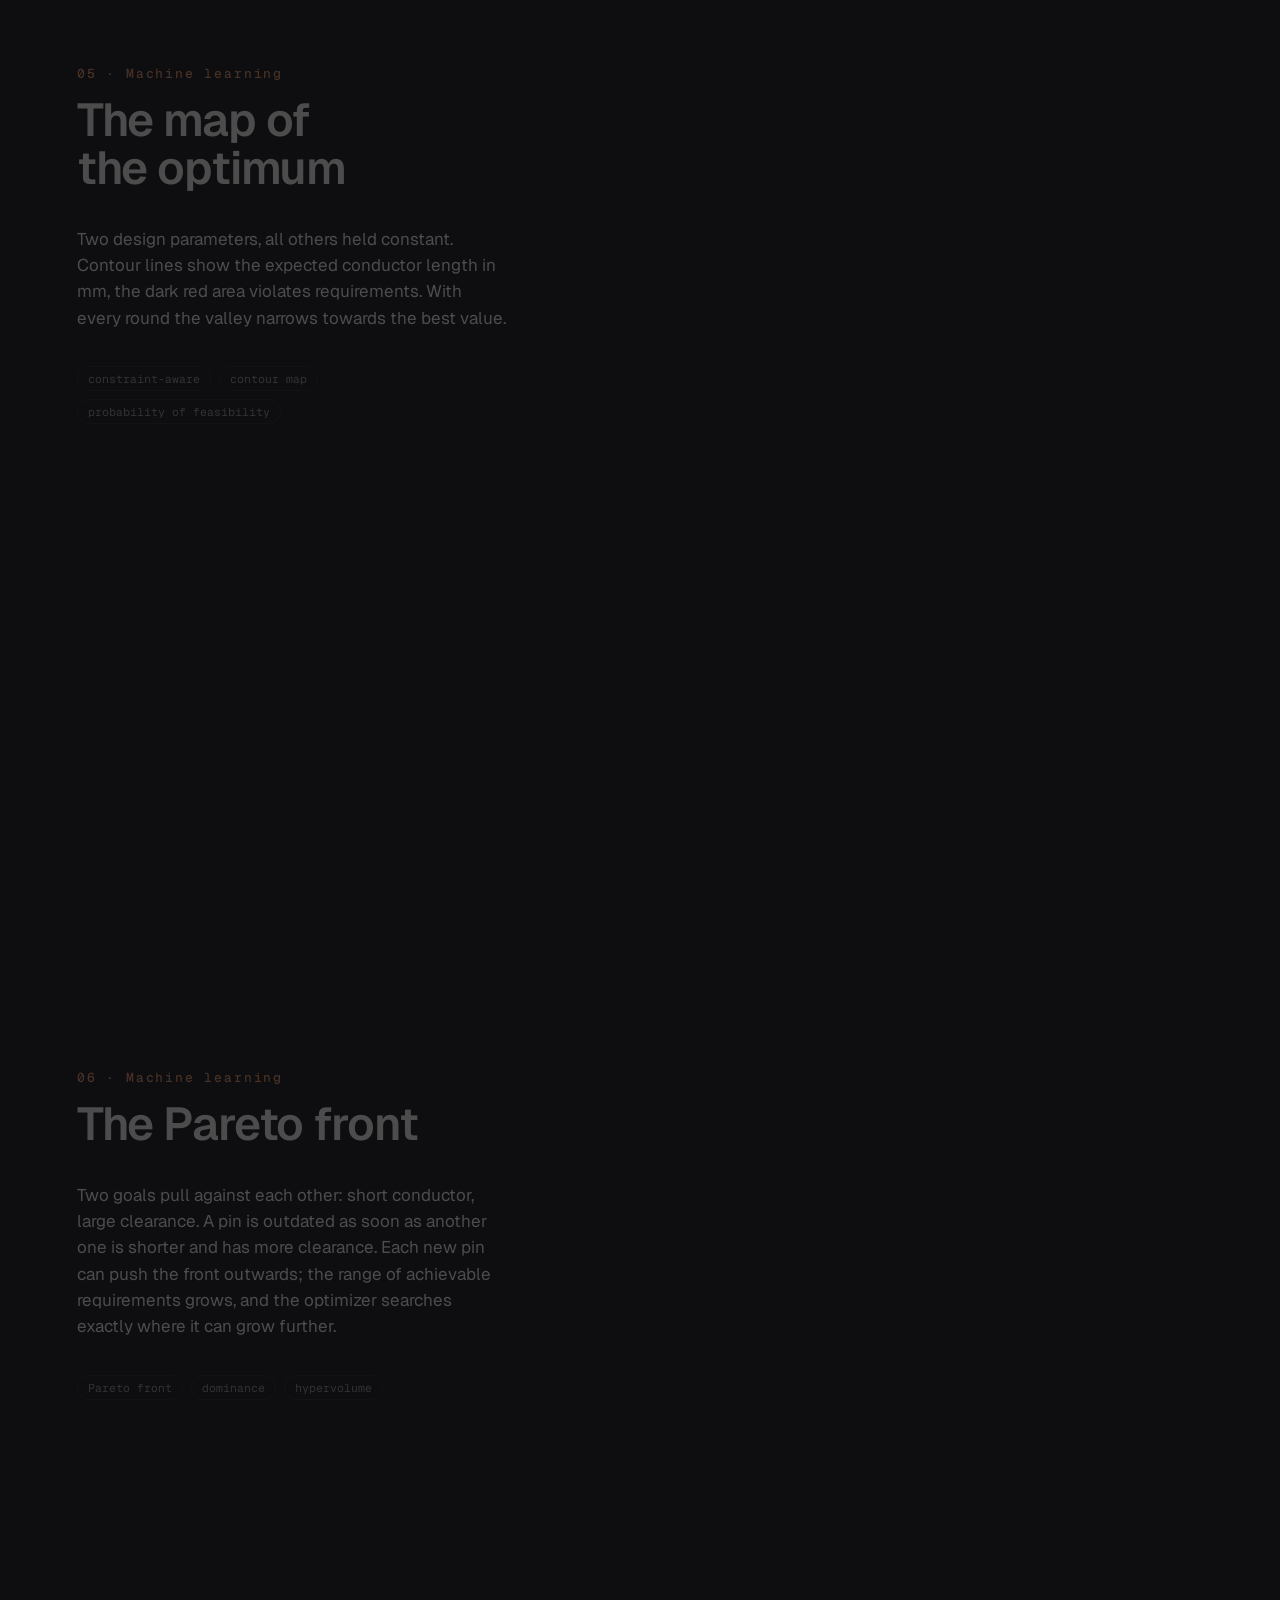
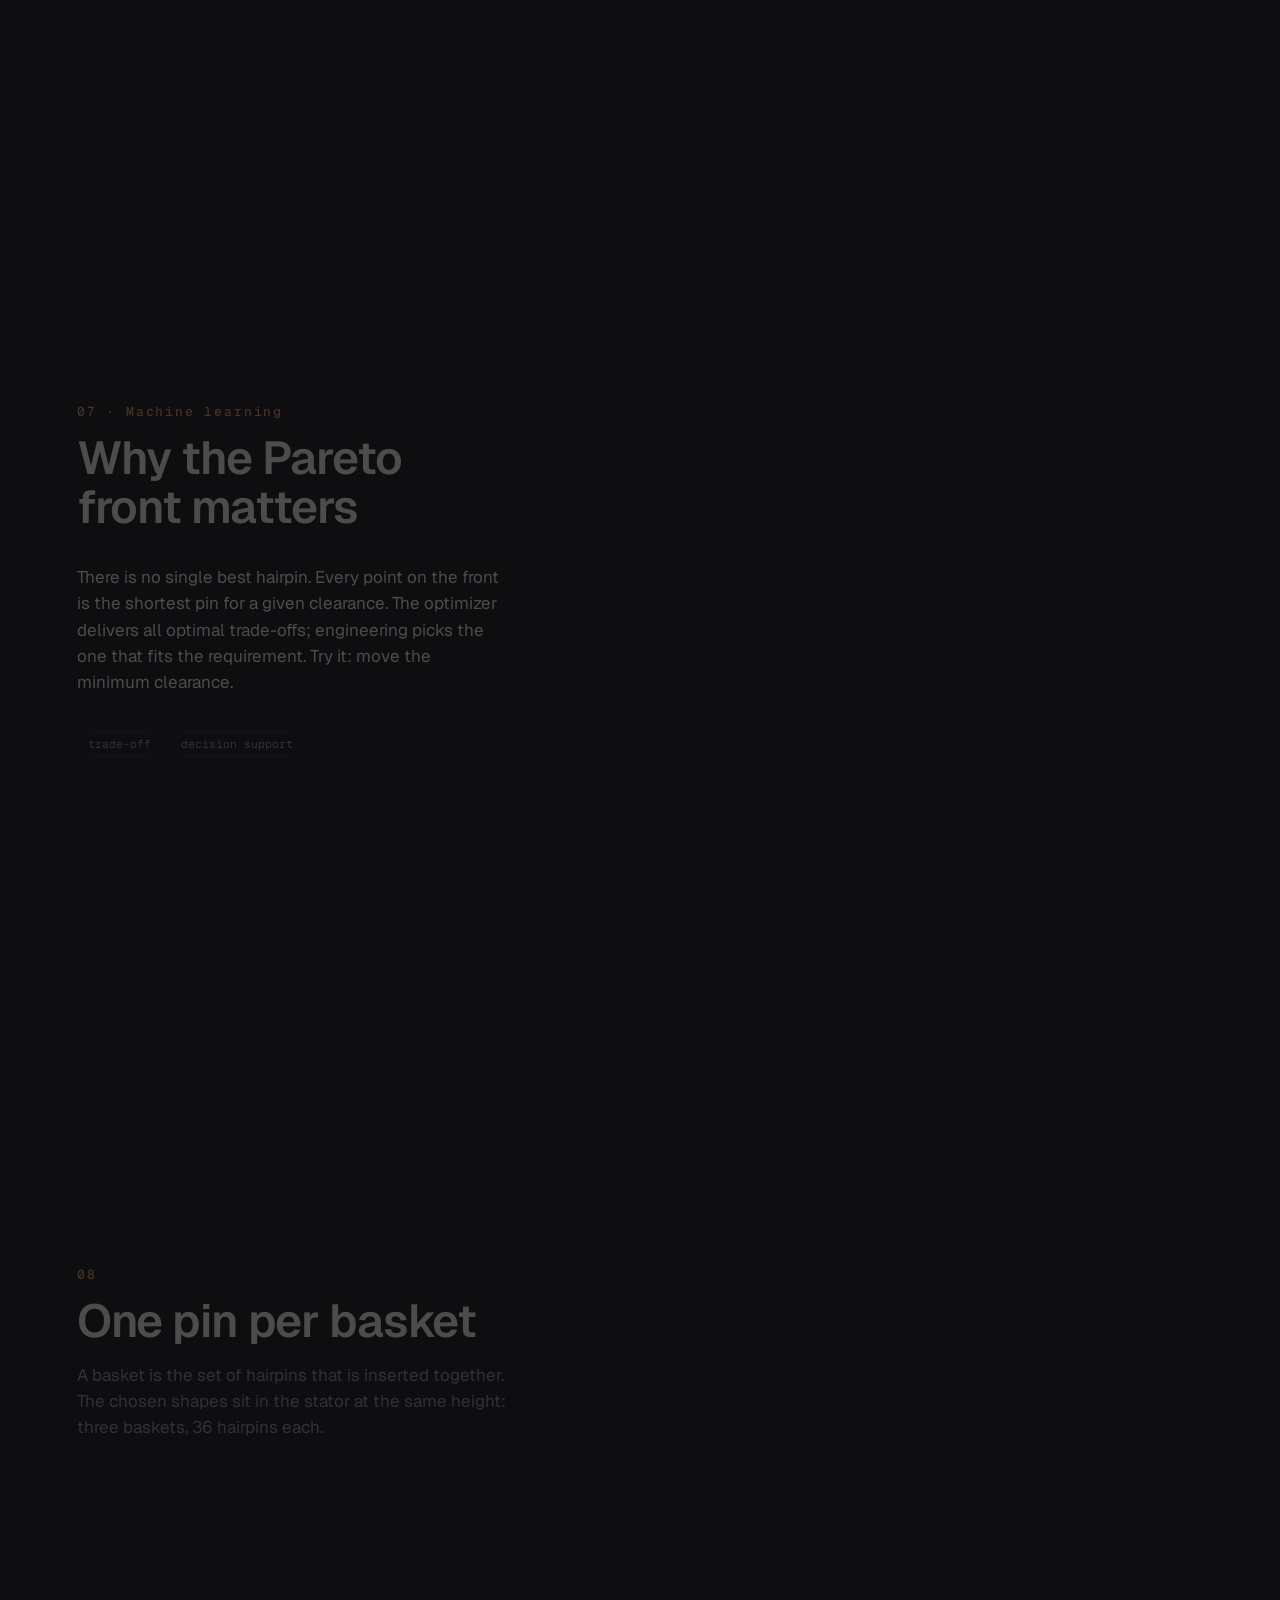
==== commit e7f2af0b: "Website: GitHub-Symbol in der Kopfzeile" ====
--- a/site/index.html
+++ b/site/index.html
@@ -28,6 +28,7 @@
       <a href="#gen" data-i18n="nav_gen">Generation</a>
       <a href="#mfg" data-i18n="nav_mfg">Manufacturing</a>
       <a href="mailto:contact@fronteerlab.com" id="navcontact" data-i18n="nav_contact">Contact</a>
+      <a class="gh" href="https://github.com/Plantax/fronteer-hairpin-showcase" target="_blank" rel="noopener" aria-label="GitHub repository" title="GitHub"><svg viewBox="0 0 16 16" aria-hidden="true"><path d="M8 0C3.58 0 0 3.58 0 8c0 3.54 2.29 6.53 5.47 7.59.4.07.55-.17.55-.38 0-.19-.01-.82-.01-1.49-2.01.37-2.53-.49-2.69-.94-.09-.23-.48-.94-.82-1.13-.28-.15-.68-.52-.01-.53.63-.01 1.08.58 1.23.82.72 1.21 1.87.87 2.33.66.07-.52.28-.87.51-1.07-1.78-.2-3.64-.89-3.64-3.95 0-.87.31-1.59.82-2.15-.08-.2-.36-1.02.08-2.12 0 0 .67-.21 2.2.82.64-.18 1.32-.27 2-.27.68 0 1.36.09 2 .27 1.53-1.04 2.2-.82 2.2-.82.44 1.1.16 1.92.08 2.12.51.56.82 1.27.82 2.15 0 3.07-1.87 3.75-3.65 3.95.29.25.54.73.54 1.48 0 1.07-.01 1.93-.01 2.2 0 .21.15.46.55.38A8.013 8.013 0 0016 8c0-4.42-3.58-8-8-8z"/></svg></a>
       <select id="lang" aria-label="Language"><option value="en">EN</option><option value="de">DE</option></select>
       <a class="btn small" href="#modules" data-i18n="nav_demo">Apps</a>
     </nav>
--- a/site/site.css
+++ b/site/site.css
@@ -396,3 +396,9 @@
   .step, .stage .layer, .hb u i, .vb u i, .dotrows i, .stagecut img { transition: none !important; }
   .chap-pin .vidtoggle, .hero-pin .vidtoggle { display: none; }
 }
+
+/* GitHub-Symbol in der Kopfzeile */
+.nav nav a.gh { display: inline-flex; align-items: center; color: var(--muted); }
+.nav nav a.gh svg { width: 20px; height: 20px; fill: currentColor; }
+.nav nav a.gh:hover { color: var(--text); }
+@media (max-width: 900px) { .nav nav a.gh { display: inline-flex; } }
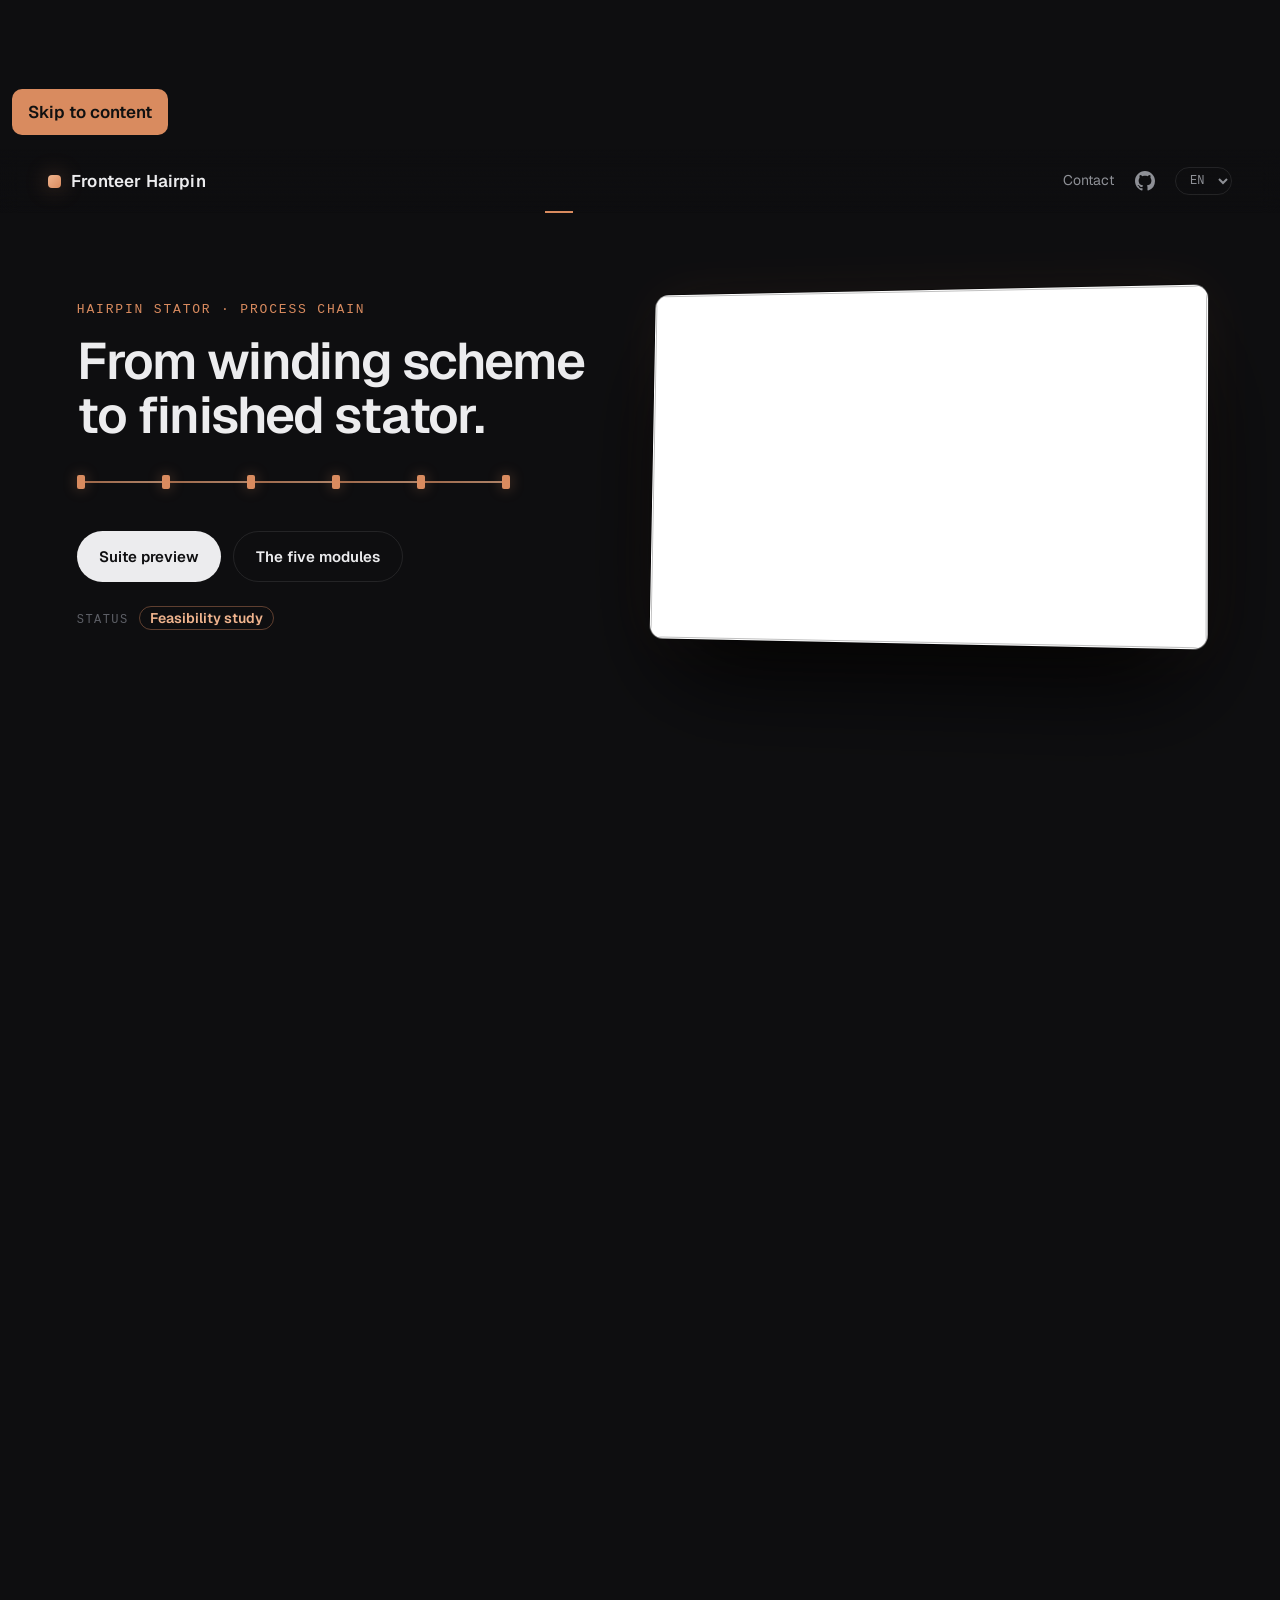
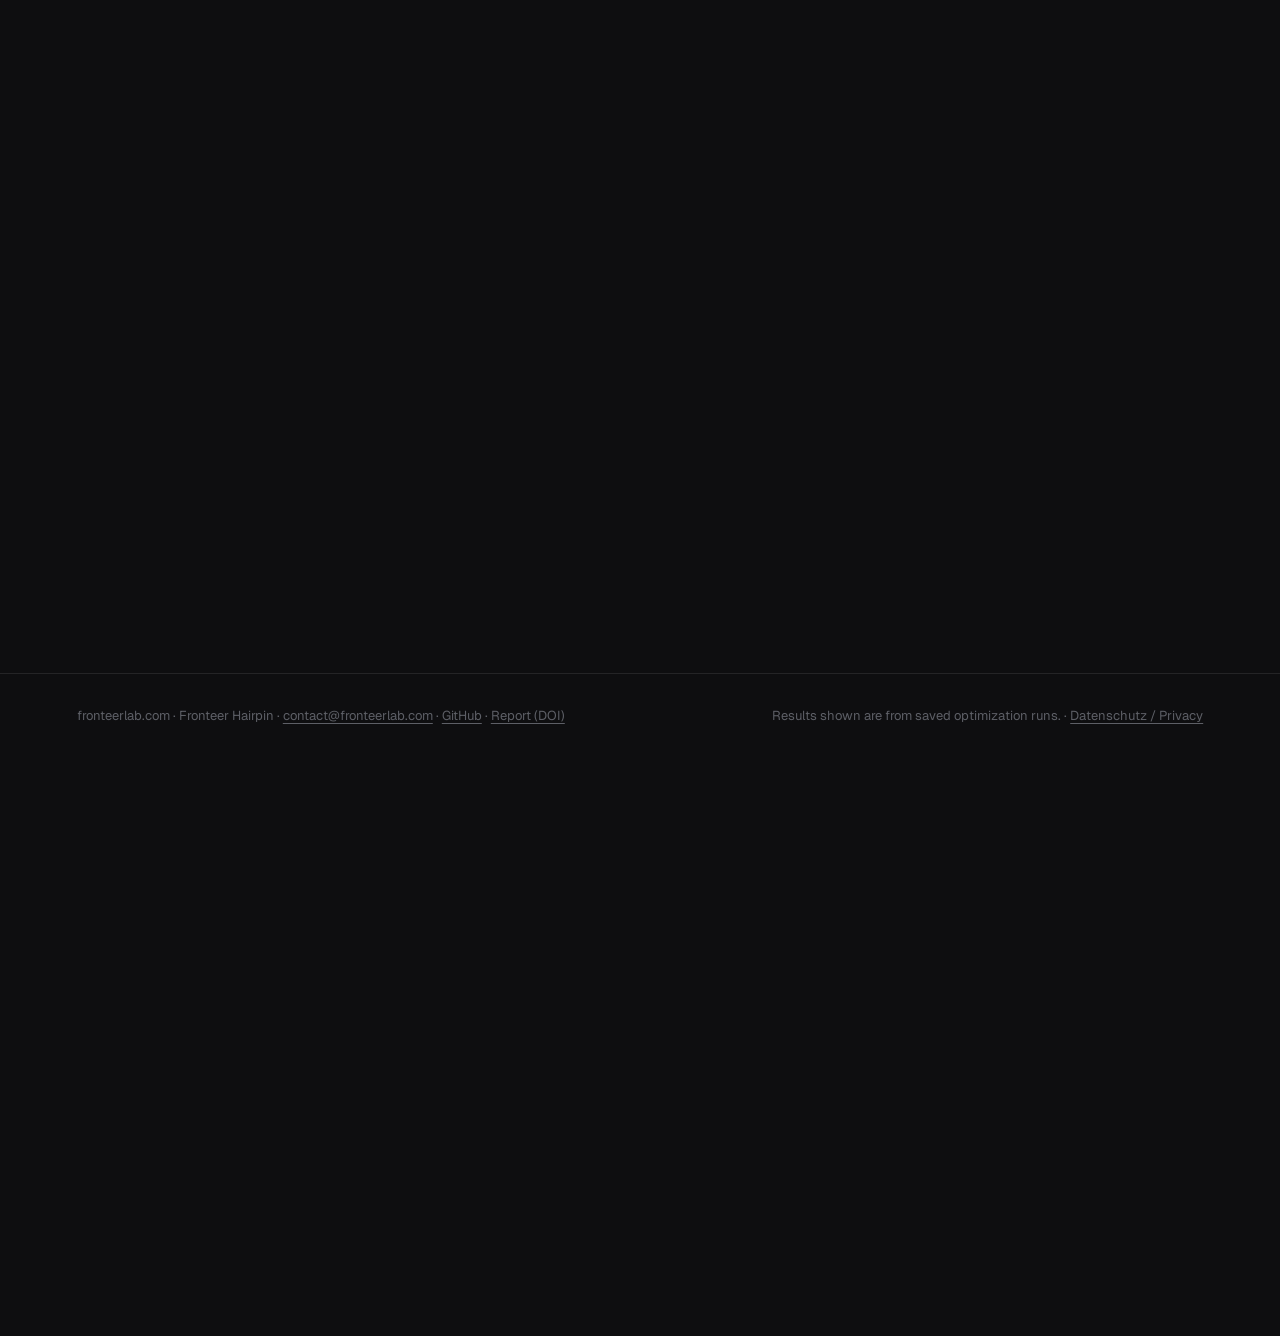
==== commit ced2efb0: "Website: Reiter je Modul, Suite-Vorschau (Nur-Lese-Oberflaeche, gespeicherte Ergebnisse), Modulseite" ====
--- a/site/index.html
+++ b/site/index.html
@@ -22,62 +22,50 @@
 <body>
   <a class="skip" href="#top" data-i18n="skip">Skip to content</a>
   <header class="nav" id="nav">
-    <a class="brand" href="#top"><i></i><span translate="no">Fronteer Hairpin</span></a>
-    <nav>
-      <a href="#modules" data-i18n="nav_modules">Modules</a>
-      <a href="#gen" data-i18n="nav_gen">Generation</a>
-      <a href="#mfg" data-i18n="nav_mfg">Manufacturing</a>
+    <a class="brand" href="#suite"><i></i><span translate="no">Fronteer Hairpin</span></a>
+    <nav class="tabs" role="tablist" aria-label="Modules" data-i18n-aria="ar_mods">
+      <a href="#suite" id="t-suite" role="tab" data-i18n="tab_suite" aria-selected="true"></a>
+      <a href="#winding" id="t-winding" role="tab" data-i18n="tab_winding" aria-selected="false"></a>
+      <a href="#forming" id="t-forming" role="tab" data-i18n="tab_forming" aria-selected="false"></a>
+      <a href="#twist" id="t-twist" role="tab" data-i18n="tab_twist" aria-selected="false"></a>
+      <a href="#busbar" id="t-busbar" role="tab" data-i18n="tab_busbar" aria-selected="false"></a>
+      <a href="#manufacturing" id="t-manufacturing" role="tab" data-i18n="tab_mfg" aria-selected="false"></a>
+    </nav>
+    <nav class="util">
       <a href="mailto:contact@fronteerlab.com" id="navcontact" data-i18n="nav_contact">Contact</a>
-      <a class="gh" href="https://github.com/Plantax/fronteer-hairpin-showcase" target="_blank" rel="noopener" aria-label="GitHub repository" title="GitHub"><svg viewBox="0 0 16 16" aria-hidden="true"><path d="M8 0C3.58 0 0 3.58 0 8c0 3.54 2.29 6.53 5.47 7.59.4.07.55-.17.55-.38 0-.19-.01-.82-.01-1.49-2.01.37-2.53-.49-2.69-.94-.09-.23-.48-.94-.82-1.13-.28-.15-.68-.52-.01-.53.63-.01 1.08.58 1.23.82.72 1.21 1.87.87 2.33.66.07-.52.28-.87.51-1.07-1.78-.2-3.64-.89-3.64-3.95 0-.87.31-1.59.82-2.15-.08-.2-.36-1.02.08-2.12 0 0 .67-.21 2.2.82.64-.18 1.32-.27 2-.27.68 0 1.36.09 2 .27 1.53-1.04 2.2-.82 2.2-.82.44 1.1.16 1.92.08 2.12.51.56.82 1.27.82 2.15 0 3.07-1.87 3.75-3.65 3.95.29.25.54.73.54 1.48 0 1.07-.01 1.93-.01 2.2 0 .21.15.46.55.38A8.013 8.013 0 0016 8c0-4.42-3.58-8-8-8z"/></svg></a>
-      <select id="lang" aria-label="Language"><option value="en">EN</option><option value="de">DE</option></select>
-      <a class="btn small" href="#modules" data-i18n="nav_demo">Apps</a>
+      <a class="gh" href="https://github.com/Plantax/fronteer-hairpin-showcase" target="_blank" rel="noopener" aria-label="GitHub repository" data-i18n-aria="ar_gh" title="GitHub"><svg viewBox="0 0 16 16" aria-hidden="true"><path d="M8 0C3.58 0 0 3.58 0 8c0 3.54 2.29 6.53 5.47 7.59.4.07.55-.17.55-.38 0-.19-.01-.82-.01-1.49-2.01.37-2.53-.49-2.69-.94-.09-.23-.48-.94-.82-1.13-.28-.15-.68-.52-.01-.53.63-.01 1.08.58 1.23.82.72 1.21 1.87.87 2.33.66.07-.52.28-.87.51-1.07-1.78-.2-3.64-.89-3.64-3.95 0-.87.31-1.59.82-2.15-.08-.2-.36-1.02.08-2.12 0 0 .67-.21 2.2.82.64-.18 1.32-.27 2-.27.68 0 1.36.09 2 .27 1.53-1.04 2.2-.82 2.2-.82.44 1.1.16 1.92.08 2.12.51.56.82 1.27.82 2.15 0 3.07-1.87 3.75-3.65 3.95.29.25.54.73.54 1.48 0 1.07-.01 1.93-.01 2.2 0 .21.15.46.55.38A8.013 8.013 0 0016 8c0-4.42-3.58-8-8-8z"/></svg></a>
+      <select id="lang" aria-label="Language" data-i18n-aria="ar_lang"><option value="en">EN</option><option value="de">DE</option></select>
     </nav>
   </header>
 
   <main id="top">
-    <!-- 1 · Hero -->
-    <section class="hero">
+  <div class="tabpanel" id="p-suite" data-tab="suite" role="tabpanel" aria-labelledby="t-suite">
+    <section class="hero shero">
       <div class="hero-copy">
-        <p class="eyebrow" data-i18n="eyebrow">Hairpin end windings</p>
-        <h1 data-i18n="h1">The shortest hairpin<br>that meets every requirement.</h1>
-        <p class="lead" data-i18n="lead">Every candidate shape is a real CAD model, measured against clearance, bend radius, build space and assembly order. The optimizer keeps the best one.</p>
-        <div class="hero-mods">
-          <article class="hm">
-            <p class="hm-k" data-i18n="hm1_k">01 · Generation</p>
-            <p class="hm-v"><b id="heroLen" data-count="174.14" data-dec="2">174.14</b><em>mm</em></p>
-            <p class="hm-s" data-i18n="hm1_s">End-winding length · best of 96 variants · meets every requirement</p>
-            <a class="btn small" href="demo/index.html" data-i18n="cta_demo">Open the app</a>
-          </article>
-          <article class="hm">
-            <p class="hm-k" data-i18n="hm2_k">02 · Manufacturing</p>
-            <p class="hm-v"><b data-count="1.16" data-dec="2">1.16</b><em>mm</em></p>
-            <p class="hm-s" data-i18n="hm2_s">Largest distance from the target curve · 20 bends · springback compensated</p>
-            <a class="btn small" href="fertigung/index.html" data-i18n="cta_demo">Open the app</a>
-          </article>
-        </div>
-      </div>
-      <div class="hero-pin">
-        <svg id="heroPin" viewBox="0 0 400 700" preserveAspectRatio="xMidYMid meet" aria-hidden="true"></svg>
-        <video id="heroVid" aria-hidden="true" muted loop playsinline preload="metadata" poster="hero_pin.jpg"><source src="hero_pin.mp4" type="video/mp4"><source src="hero_pin.webm" type="video/webm"></video>
-        <div class="pin-label" id="pinLabel" aria-hidden="true"></div>
-        <button type="button" class="vidtoggle" id="heroToggle" aria-label="Pause animation"><span aria-hidden="true">❚❚</span></button>
-      </div>
-      <a class="scrollhint" href="#story" aria-label="Scroll"><span></span></a>
-    </section>
-
-    <!-- 2 · Statement -->
-    <section class="statement reveal">
-      <p data-i18n="statement">A hairpin must keep its distance from neighbouring conductors, respect the minimum bend radius, fit the installation space and be insertable basket by basket. <em>A short conductor is only of value if all of these requirements are met at the same time.</em></p>
-    </section>
-
-
+        <p class="eyebrow" data-i18n="su_eyebrow">Hairpin stator · process chain</p>
+        <h1 data-i18n="su_h1">From winding scheme<br>to finished stator.</h1>
+        <p class="lead" data-i18n="su_lead"></p>
+        <ol class="rail" aria-label="Process chain" data-i18n-aria="ar_chain"><li><a href="#winding"><i></i><b data-i18n="st1"></b><small data-i18n="st1_d"></small></a></li><li><a href="#forming"><i></i><b data-i18n="st2"></b><small data-i18n="st2_d"></small></a></li><li><a href="#twist"><i></i><b data-i18n="st3"></b><small data-i18n="st3_d"></small></a></li><li><a href="#twist"><i></i><b data-i18n="st4"></b><small data-i18n="st4_d"></small></a></li><li><a href="#busbar"><i></i><b data-i18n="st5"></b><small data-i18n="st5_d"></small></a></li><li><a href="#manufacturing"><i></i><b data-i18n="st6"></b><small data-i18n="st6_d"></small></a></li></ol>
+        <div class="mod-cta"><a class="btn" href="suite/index.html" data-i18n="cta_suite">Suite preview</a><a class="btn ghost" href="#modules" data-i18n="cta_modules">The five modules</a></div>
+        <p class="status"><span data-i18n="su_status_k">Status</span> <b data-i18n="su_status">Feasibility study</b> <span data-i18n="su_status_p"></span></p>
+      </div>
+      <figure class="shero-fig"><img data-img="su_full_stator" alt="" width="1600" height="1000"></figure>
+    </section>
     <!-- 2b · Zwei Module -->
     <section class="modules reveal" id="modules">
       <p class="eyebrow" data-i18n="mod_eyebrow">Two modules</p>
       <h2 data-i18n="mod_h">From the best shape to a pin that can be made.</h2>
-      <div class="mod-grid">
+      <div class="mod-grid five">
+        <article class="mod mod-n">
+          <p class="mod-num"><span data-i18n="mod_label">Module</span> 1</p>
+          <svg class="pic" viewBox="0 0 360 170" aria-hidden="true"><defs><linearGradient id="cuW" x1="0" y1="0" x2="0" y2="1"><stop offset="0" stop-color="#f6c9a8"/><stop offset=".45" stop-color="#d98b5f"/><stop offset="1" stop-color="#8a4a26"/></linearGradient><linearGradient id="stW" x1="0" y1="0" x2="1" y2="1"><stop offset="0" stop-color="#8d939e"/><stop offset=".5" stop-color="#4b505a"/><stop offset="1" stop-color="#2a2d34"/></linearGradient><radialGradient id="glW" cx=".5" cy=".5" r=".5"><stop offset="0" stop-color="#d98b5f" stop-opacity=".30"/><stop offset="1" stop-color="#d98b5f" stop-opacity="0"/></radialGradient></defs><ellipse cx="292" cy="156" rx="76" ry="9" fill="url(#glW)"/><g class="pc-grid"><circle cx="95" cy="88" r="60"/><circle cx="95" cy="88" r="31" opacity=".35"/></g><path d="M95.0 52.0 L95.0 36.0" stroke="#2a78d6" stroke-width="5.5" stroke-linecap="round"/><path d="M107.3 54.2 L112.8 39.1" stroke="#2a78d6" stroke-width="5.5" stroke-linecap="round"/><path d="M118.1 60.4 L128.4 48.2" stroke="#eb6834" stroke-width="5.5" stroke-linecap="round"/><path d="M126.2 70.0 L140.0 62.0" stroke="#eb6834" stroke-width="5.5" stroke-linecap="round"/><path d="M130.5 81.7 L146.2 79.0" stroke="#1baf7a" stroke-width="5.5" stroke-linecap="round"/><path d="M130.5 94.3 L146.2 97.0" stroke="#1baf7a" stroke-width="5.5" stroke-linecap="round"/><path d="M126.2 106.0 L140.0 114.0" stroke="#2a78d6" stroke-width="5.5" stroke-linecap="round"/><path d="M118.1 115.6 L128.4 127.8" stroke="#2a78d6" stroke-width="5.5" stroke-linecap="round"/><path d="M107.3 121.8 L112.8 136.9" stroke="#eb6834" stroke-width="5.5" stroke-linecap="round"/><path d="M95.0 124.0 L95.0 140.0" stroke="#eb6834" stroke-width="5.5" stroke-linecap="round"/><path d="M82.7 121.8 L77.2 136.9" stroke="#1baf7a" stroke-width="5.5" stroke-linecap="round"/><path d="M71.9 115.6 L61.6 127.8" stroke="#1baf7a" stroke-width="5.5" stroke-linecap="round"/><path d="M63.8 106.0 L50.0 114.0" stroke="#2a78d6" stroke-width="5.5" stroke-linecap="round"/><path d="M59.5 94.3 L43.8 97.0" stroke="#2a78d6" stroke-width="5.5" stroke-linecap="round"/><path d="M59.5 81.7 L43.8 79.0" stroke="#eb6834" stroke-width="5.5" stroke-linecap="round"/><path d="M63.8 70.0 L50.0 62.0" stroke="#eb6834" stroke-width="5.5" stroke-linecap="round"/><path d="M71.9 60.4 L61.6 48.2" stroke="#1baf7a" stroke-width="5.5" stroke-linecap="round"/><path d="M82.7 54.2 L77.2 39.1" stroke="#1baf7a" stroke-width="5.5" stroke-linecap="round"/><path d="M46.5 60.0 A70 70 0 0 1 143.5 60.0" class="pc-curve"/><path d="M143.5 60.0 A70 70 0 0 1 95.0 144.0" class="pc-ghost"/><circle cx="46.5" cy="60.0" r="3" style="fill:#f0b48e;stroke:#131316;stroke-width:1.4"/><circle cx="143.5" cy="60.0" r="3" style="fill:#f0b48e;stroke:#131316;stroke-width:1.4"/><circle cx="95.0" cy="144.0" r="3" style="fill:#f0b48e;stroke:#131316;stroke-width:1.4"/><path d="M184 85 H206" class="pc-arrow"/><path d="M200 79 L207 85 L200 91" class="pc-arrow"/><path d="M244.2 122.0 V87.2 Q244.2 76.0 252.2 72.0 Q260.2 76.0 260.2 87.2 V122.0" fill="none" stroke="#5a2f17" stroke-width="8" stroke-linecap="round" stroke-linejoin="round"/><path d="M244.2 122.0 V87.2 Q244.2 76.0 252.2 72.0 Q260.2 76.0 260.2 87.2 V122.0" fill="none" stroke="url(#cuW)" stroke-width="6" stroke-linecap="round" stroke-linejoin="round"/><path d="M244.2 122.0 V87.2 Q244.2 76.0 252.2 72.0 Q260.2 76.0 260.2 87.2 V122.0" class="pc-p2"/><path d="M261.0 117.6 V82.8 Q261.0 71.6 269.0 67.6 Q277.0 71.6 277.0 82.8 V117.6" fill="none" stroke="#5a2f17" stroke-width="8" stroke-linecap="round" stroke-linejoin="round"/><path d="M261.0 117.6 V82.8 Q261.0 71.6 269.0 67.6 Q277.0 71.6 277.0 82.8 V117.6" fill="none" stroke="url(#cuW)" stroke-width="6" stroke-linecap="round" stroke-linejoin="round"/><path d="M261.0 117.6 V82.8 Q261.0 71.6 269.0 67.6 Q277.0 71.6 277.0 82.8 V117.6" class="pc-p2"/><path d="M284.0 116.0 V81.2 Q284.0 70.0 292.0 66.0 Q300.0 70.0 300.0 81.2 V116.0" fill="none" stroke="#5a2f17" stroke-width="8" stroke-linecap="round" stroke-linejoin="round"/><path d="M284.0 116.0 V81.2 Q284.0 70.0 292.0 66.0 Q300.0 70.0 300.0 81.2 V116.0" fill="none" stroke="url(#cuW)" stroke-width="6" stroke-linecap="round" stroke-linejoin="round"/><path d="M284.0 116.0 V81.2 Q284.0 70.0 292.0 66.0 Q300.0 70.0 300.0 81.2 V116.0" class="pc-p2"/><path d="M307.0 117.6 V82.8 Q307.0 71.6 315.0 67.6 Q323.0 71.6 323.0 82.8 V117.6" fill="none" stroke="#5a2f17" stroke-width="8" stroke-linecap="round" stroke-linejoin="round"/><path d="M307.0 117.6 V82.8 Q307.0 71.6 315.0 67.6 Q323.0 71.6 323.0 82.8 V117.6" fill="none" stroke="url(#cuW)" stroke-width="6" stroke-linecap="round" stroke-linejoin="round"/><path d="M307.0 117.6 V82.8 Q307.0 71.6 315.0 67.6 Q323.0 71.6 323.0 82.8 V117.6" class="pc-p2"/><path d="M323.8 122.0 V87.2 Q323.8 76.0 331.8 72.0 Q339.8 76.0 339.8 87.2 V122.0" fill="none" stroke="#5a2f17" stroke-width="8" stroke-linecap="round" stroke-linejoin="round"/><path d="M323.8 122.0 V87.2 Q323.8 76.0 331.8 72.0 Q339.8 76.0 339.8 87.2 V122.0" fill="none" stroke="url(#cuW)" stroke-width="6" stroke-linecap="round" stroke-linejoin="round"/><path d="M323.8 122.0 V87.2 Q323.8 76.0 331.8 72.0 Q339.8 76.0 339.8 87.2 V122.0" class="pc-p2"/><ellipse cx="292" cy="128" rx="58" ry="16" fill="url(#stW)" stroke="#9aa0ab" stroke-width="1.2"/><path d="M234 128 V142 A58 16 0 0 0 350 142 V128" fill="#23252b" stroke="#6c727d" stroke-width="1"/><ellipse cx="292" cy="128" rx="34" ry="9" fill="#131316" stroke="#6c727d" stroke-width="1"/><path d="M324.4 135.2 V95.8 Q324.4 83.2 333.4 78.7 Q342.4 83.2 342.4 95.8 V135.2" fill="none" stroke="#5a2f17" stroke-width="10" stroke-linecap="round" stroke-linejoin="round"/><path d="M324.4 135.2 V95.8 Q324.4 83.2 333.4 78.7 Q342.4 83.2 342.4 95.8 V135.2" fill="none" stroke="url(#cuW)" stroke-width="7.5" stroke-linecap="round" stroke-linejoin="round"/><path d="M324.4 135.2 V95.8 Q324.4 83.2 333.4 78.7 Q342.4 83.2 342.4 95.8 V135.2" class="pc-p2"/><path d="M299.8 141.2 V101.8 Q299.8 89.2 308.8 84.7 Q317.8 89.2 317.8 101.8 V141.2" fill="none" stroke="#5a2f17" stroke-width="10" stroke-linecap="round" stroke-linejoin="round"/><path d="M299.8 141.2 V101.8 Q299.8 89.2 308.8 84.7 Q317.8 89.2 317.8 101.8 V141.2" fill="none" stroke="url(#cuW)" stroke-width="7.5" stroke-linecap="round" stroke-linejoin="round"/><path d="M299.8 141.2 V101.8 Q299.8 89.2 308.8 84.7 Q317.8 89.2 317.8 101.8 V141.2" class="pc-p2"/><path d="M266.2 141.2 V101.8 Q266.2 89.2 275.2 84.7 Q284.2 89.2 284.2 101.8 V141.2" fill="none" stroke="#5a2f17" stroke-width="10" stroke-linecap="round" stroke-linejoin="round"/><path d="M266.2 141.2 V101.8 Q266.2 89.2 275.2 84.7 Q284.2 89.2 284.2 101.8 V141.2" fill="none" stroke="url(#cuW)" stroke-width="7.5" stroke-linecap="round" stroke-linejoin="round"/><path d="M266.2 141.2 V101.8 Q266.2 89.2 275.2 84.7 Q284.2 89.2 284.2 101.8 V141.2" class="pc-p2"/><path d="M241.6 135.2 V95.8 Q241.6 83.2 250.6 78.7 Q259.6 83.2 259.6 95.8 V135.2" fill="none" stroke="#5a2f17" stroke-width="10" stroke-linecap="round" stroke-linejoin="round"/><path d="M241.6 135.2 V95.8 Q241.6 83.2 250.6 78.7 Q259.6 83.2 259.6 95.8 V135.2" fill="none" stroke="url(#cuW)" stroke-width="7.5" stroke-linecap="round" stroke-linejoin="round"/><path d="M241.6 135.2 V95.8 Q241.6 83.2 250.6 78.7 Q259.6 83.2 259.6 95.8 V135.2" class="pc-p2"/></svg>
+          <h3 data-i18n="mod_winding_h"></h3>
+          <p class="mod-lead" data-i18n="mod_winding_p"></p>
+          <ul><li data-i18n="mod_winding_l1"></li><li data-i18n="mod_winding_l2"></li><li data-i18n="mod_winding_l3"></li></ul>
+          <div class="mod-cta"><a class="btn" href="suite/index.html#s=0" data-i18n="cta_suite_view">Open in the suite preview</a><a class="btn ghost" href="#winding" data-i18n="cta_how">How it works</a></div>
+        </article>
         <article class="mod">
-          <p class="mod-num"><span data-i18n="mod_label">Module</span> 1</p>
+          <p class="mod-num"><span data-i18n="mod_label">Module</span> 2</p>
           <svg class="pic" viewBox="0 0 360 170" aria-hidden="true">
 <defs>
 <linearGradient id="cuG" x1="0" y1="0" x2="0" y2="1"><stop offset="0" stop-color="#f6c9a8"/><stop offset=".45" stop-color="#d98b5f"/><stop offset="1" stop-color="#8a4a26"/></linearGradient>
@@ -97,10 +85,26 @@
           <h3 data-i18n="mod1_h">Hairpin generation</h3>
           <p class="mod-lead" data-i18n="mod1_p">Finds the shortest end-winding shape that meets every requirement. Machine learning, verified in CAD.</p>
           <ul><li data-i18n="mod1_l1">Bayesian optimization of the 3D conductor</li><li data-i18n="mod1_l2">Clearance, bend radius, installation space, insertion sequence</li><li data-i18n="mod1_l3">Complete stator, basket by basket</li></ul>
-          <div class="mod-cta"><a class="btn" href="demo/index.html" data-i18n="mod1_cta">Open the app</a><a class="btn ghost" href="#story" data-i18n="cta_how">How it works</a></div>
+          <div class="mod-cta"><a class="btn" href="suite/index.html#s=1&amp;t=2" data-i18n="mod1_cta">Open the app</a><a class="btn ghost" href="#story" data-i18n="cta_how">How it works</a></div>
+        </article>
+        <article class="mod mod-n">
+          <p class="mod-num"><span data-i18n="mod_label">Module</span> 3</p>
+          <svg class="pic" viewBox="0 0 360 170" aria-hidden="true"><defs><linearGradient id="cuT" x1="0" y1="0" x2="0" y2="1"><stop offset="0" stop-color="#f6c9a8"/><stop offset=".45" stop-color="#d98b5f"/><stop offset="1" stop-color="#8a4a26"/></linearGradient><linearGradient id="stT" x1="0" y1="0" x2="1" y2="1"><stop offset="0" stop-color="#8d939e"/><stop offset=".5" stop-color="#4b505a"/><stop offset="1" stop-color="#2a2d34"/></linearGradient><radialGradient id="glT" cx=".5" cy=".5" r=".5"><stop offset="0" stop-color="#d98b5f" stop-opacity=".30"/><stop offset="1" stop-color="#d98b5f" stop-opacity="0"/></radialGradient></defs><ellipse cx="285" cy="156" rx="74" ry="9" fill="url(#glT)"/><g class="pc-grid"><circle cx="95" cy="88" r="62"/><circle cx="95" cy="88" r="30" opacity=".35"/></g><path d="M47 52 A58 58 0 0 1 143 52" class="pc-curve"/><path d="M134 44 L144 53 L131 56" class="pc-curve"/><path d="M136 120 A46 46 0 0 1 54 120" class="pc-curve" style="stroke:#d98b5f"/><path d="M63 128 L53 120 L66 115" class="pc-curve" style="stroke:#d98b5f"/><circle cx="95.0" cy="30.0" r="4" style="fill:#f0b48e;stroke:#131316;stroke-width:1.4"/><circle cx="95.0" cy="134.0" r="4" style="fill:#d98b5f;stroke:#131316;stroke-width:1.4"/><text x="80" y="93" class="pc-t2">L1 · L2</text><path d="M184 85 H206" class="pc-arrow"/><path d="M200 79 L207 85 L200 91" class="pc-arrow"/><path d="M262 150 V114 C262 98 270 90 278 78" class="pc-pin2" style="fill:none;stroke:#6b4330;stroke-width:8;opacity:.6"/><path d="M308 150 V114 C308 98 300 90 292 78" style="fill:none;stroke:#6b4330;stroke-width:8;opacity:.6"/><rect x="224" y="140" width="122" height="16" rx="3" fill="url(#stT)" stroke="#6c727d" stroke-width="1"/><path d="M246 150 V114 C246 96 260 88 275 68 L279 40" fill="none" stroke="#5a2f17" stroke-width="12" stroke-linecap="round" stroke-linejoin="round"/><path d="M246 150 V114 C246 96 260 88 275 68 L279 40" fill="none" stroke="url(#cuT)" stroke-width="9" stroke-linecap="round" stroke-linejoin="round"/><path d="M246 150 V114 C246 96 260 88 275 68 L279 40" class="pc-p2"/><path d="M324 150 V114 C324 96 308 88 293 68 L289 40" fill="none" stroke="#5a2f17" stroke-width="12" stroke-linecap="round" stroke-linejoin="round"/><path d="M324 150 V114 C324 96 308 88 293 68 L289 40" fill="none" stroke="url(#cuT)" stroke-width="9" stroke-linecap="round" stroke-linejoin="round"/><path d="M324 150 V114 C324 96 308 88 293 68 L289 40" class="pc-p2"/><circle cx="284" cy="38" r="10" class="pc-opt"/><circle cx="284" cy="38" r="3.6" class="pc-optc"/></svg>
+          <h3 data-i18n="mod_twist_h"></h3>
+          <p class="mod-lead" data-i18n="mod_twist_p"></p>
+          <ul><li data-i18n="mod_twist_l1"></li><li data-i18n="mod_twist_l2"></li><li data-i18n="mod_twist_l3"></li></ul>
+          <div class="mod-cta"><a class="btn" href="suite/index.html#s=2" data-i18n="cta_suite_view">Open in the suite preview</a><a class="btn ghost" href="#twist" data-i18n="cta_how">How it works</a></div>
+        </article>
+        <article class="mod mod-n">
+          <p class="mod-num"><span data-i18n="mod_label">Module</span> 4</p>
+          <svg class="pic" viewBox="0 0 360 170" aria-hidden="true"><defs><linearGradient id="cuB" x1="0" y1="0" x2="0" y2="1"><stop offset="0" stop-color="#f6c9a8"/><stop offset=".45" stop-color="#d98b5f"/><stop offset="1" stop-color="#8a4a26"/></linearGradient><linearGradient id="stB" x1="0" y1="0" x2="1" y2="1"><stop offset="0" stop-color="#8d939e"/><stop offset=".5" stop-color="#4b505a"/><stop offset="1" stop-color="#2a2d34"/></linearGradient><radialGradient id="glB" cx=".5" cy=".5" r=".5"><stop offset="0" stop-color="#d98b5f" stop-opacity=".30"/><stop offset="1" stop-color="#d98b5f" stop-opacity="0"/></radialGradient></defs><ellipse cx="290" cy="156" rx="76" ry="9" fill="url(#glB)"/><g class="pc-grid"><path d="M17 142 A78 78 0 0 1 173 142"/><path d="M57 142 A38 38 0 0 1 133 142" opacity=".35"/></g><circle cx="49.9" cy="125.6" r="2.4" style="fill:#8e9096;stroke:#131316;stroke-width:1.4"/><circle cx="58.2" cy="111.1" r="2.4" style="fill:#8e9096;stroke:#131316;stroke-width:1.4"/><circle cx="71.0" cy="100.4" r="2.4" style="fill:#8e9096;stroke:#131316;stroke-width:1.4"/><circle cx="86.7" cy="94.7" r="2.4" style="fill:#8e9096;stroke:#131316;stroke-width:1.4"/><circle cx="103.3" cy="94.7" r="2.4" style="fill:#8e9096;stroke:#131316;stroke-width:1.4"/><circle cx="119.0" cy="100.4" r="2.4" style="fill:#8e9096;stroke:#131316;stroke-width:1.4"/><circle cx="131.8" cy="111.1" r="2.4" style="fill:#8e9096;stroke:#131316;stroke-width:1.4"/><circle cx="140.1" cy="125.6" r="2.4" style="fill:#8e9096;stroke:#131316;stroke-width:1.4"/><circle cx="34.9" cy="120.1" r="2.4" style="fill:#8e9096;stroke:#131316;stroke-width:1.4"/><circle cx="46.0" cy="100.9" r="2.4" style="fill:#8e9096;stroke:#131316;stroke-width:1.4"/><circle cx="63.0" cy="86.6" r="2.4" style="fill:#8e9096;stroke:#131316;stroke-width:1.4"/><circle cx="83.9" cy="79.0" r="2.4" style="fill:#8e9096;stroke:#131316;stroke-width:1.4"/><circle cx="106.1" cy="79.0" r="2.4" style="fill:#8e9096;stroke:#131316;stroke-width:1.4"/><circle cx="127.0" cy="86.6" r="2.4" style="fill:#8e9096;stroke:#131316;stroke-width:1.4"/><circle cx="144.0" cy="100.9" r="2.4" style="fill:#8e9096;stroke:#131316;stroke-width:1.4"/><circle cx="155.1" cy="120.1" r="2.4" style="fill:#8e9096;stroke:#131316;stroke-width:1.4"/><path d="M34.9 120.1 A72 72 0 0 1 95.0 70" style="fill:none;stroke:#2a78d6;stroke-width:5;stroke-linecap:round"/><path d="M103.0 86 A56 56 0 0 1 131.8 111.1" style="fill:none;stroke:#eb6834;stroke-width:5;stroke-linecap:round"/><path d="M30 112 A72 72 0 0 1 60 76" style="fill:none;stroke:#1baf7a;stroke-width:5;stroke-linecap:round;opacity:.9"/><path d="M184 85 H206" class="pc-arrow"/><path d="M200 79 L207 85 L200 91" class="pc-arrow"/><rect x="224" y="148" width="124" height="10" rx="3" fill="url(#stB)" stroke="#6c727d" stroke-width="1"/><path d="M238 150 V118" fill="none" stroke="#5a2f17" stroke-width="8" stroke-linecap="round" stroke-linejoin="round"/><path d="M238 150 V118" fill="none" stroke="url(#cuB)" stroke-width="6" stroke-linecap="round" stroke-linejoin="round"/><path d="M238 150 V118" class="pc-p2"/><path d="M260 150 V102" fill="none" stroke="#5a2f17" stroke-width="8" stroke-linecap="round" stroke-linejoin="round"/><path d="M260 150 V102" fill="none" stroke="url(#cuB)" stroke-width="6" stroke-linecap="round" stroke-linejoin="round"/><path d="M260 150 V102" class="pc-p2"/><path d="M282 150 V86" fill="none" stroke="#5a2f17" stroke-width="8" stroke-linecap="round" stroke-linejoin="round"/><path d="M282 150 V86" fill="none" stroke="url(#cuB)" stroke-width="6" stroke-linecap="round" stroke-linejoin="round"/><path d="M282 150 V86" class="pc-p2"/><path d="M304 150 V118" fill="none" stroke="#5a2f17" stroke-width="8" stroke-linecap="round" stroke-linejoin="round"/><path d="M304 150 V118" fill="none" stroke="url(#cuB)" stroke-width="6" stroke-linecap="round" stroke-linejoin="round"/><path d="M304 150 V118" class="pc-p2"/><path d="M326 150 V102" fill="none" stroke="#5a2f17" stroke-width="8" stroke-linecap="round" stroke-linejoin="round"/><path d="M326 150 V102" fill="none" stroke="url(#cuB)" stroke-width="6" stroke-linecap="round" stroke-linejoin="round"/><path d="M326 150 V102" class="pc-p2"/><rect x="232" y="118" width="78" height="9" rx="2" fill="url(#cuB)" stroke="#5a2f17" stroke-width="1.6"/><path d="M235 120 H307" stroke="#fbe0c8" stroke-width="1.4" opacity=".8"/><rect x="232" y="118" width="5" height="9" rx="1.5" fill="#2a78d6"/><rect x="254" y="102" width="78" height="9" rx="2" fill="url(#cuB)" stroke="#5a2f17" stroke-width="1.6"/><path d="M257 104 H329" stroke="#fbe0c8" stroke-width="1.4" opacity=".8"/><rect x="254" y="102" width="5" height="9" rx="1.5" fill="#eb6834"/><rect x="276" y="86" width="70" height="9" rx="2" fill="url(#cuB)" stroke="#5a2f17" stroke-width="1.6"/><path d="M279 88 H343" stroke="#fbe0c8" stroke-width="1.4" opacity=".8"/><rect x="276" y="86" width="5" height="9" rx="1.5" fill="#1baf7a"/><rect x="334" y="62" width="22" height="18" rx="3" fill="url(#stB)" stroke="#9aa0ab" stroke-width="1"/><path d="M342 80 V86" style="stroke:#d98b5f;stroke-width:5"/></svg>
+          <h3 data-i18n="mod_busbar_h"></h3>
+          <p class="mod-lead" data-i18n="mod_busbar_p"></p>
+          <ul><li data-i18n="mod_busbar_l1"></li><li data-i18n="mod_busbar_l2"></li><li data-i18n="mod_busbar_l3"></li></ul>
+          <div class="mod-cta"><a class="btn" href="suite/index.html#s=4" data-i18n="cta_suite_view">Open in the suite preview</a><a class="btn ghost" href="#busbar" data-i18n="cta_how">How it works</a></div>
         </article>
         <article class="mod mod-b">
-          <p class="mod-num"><span data-i18n="mod_label">Module</span> 2</p>
+          <p class="mod-num"><span data-i18n="mod_label">Module</span> 5</p>
           <svg class="pic" viewBox="0 0 360 170" aria-hidden="true">
 <defs>
 <linearGradient id="stG" x1="0" y1="0" x2="1" y2="1"><stop offset="0" stop-color="#8d939e"/><stop offset=".5" stop-color="#4b505a"/><stop offset="1" stop-color="#2a2d34"/></linearGradient>
@@ -129,16 +133,176 @@
           <h3 data-i18n="mod2_h">Manufacturing</h3>
           <p class="mod-lead" data-i18n="mod2_p">Turns the optimized pin into a bend program and shows what the wire goes through, including springback.</p>
           <ul><li data-i18n="mod2_l1">Bend program from the 3D centreline: feed, twist, plane, bend</li><li data-i18n="mod2_l2">Stress-strain curve and springback, live with the material</li><li data-i18n="mod2_l3">0.9 to 1.2 mm from the target curve with 20 bends</li></ul>
-          <div class="mod-cta"><a class="btn" href="fertigung/index.html" data-i18n="mod2_cta">Open the app</a><a class="btn ghost" href="#mfg" data-i18n="cta_how">How it works</a></div>
+          <div class="mod-cta"><a class="btn" href="suite/index.html#s=5&amp;t=2" data-i18n="mod2_cta">Open the app</a><a class="btn ghost" href="#mfg" data-i18n="cta_how">How it works</a></div>
         </article>
       </div>
       <p class="mod-note" data-i18n="mod_note">Both modules use the same pin. Material and machine values in the manufacturing module are assumptions, not measured machine data.</p>
     </section>
-
+    <section class="shots">
+      <h2 class="reveal" data-i18n="sus_h"></h2>
+      <div class="shot-item reveal">
+        <figure class="tilt" data-tilt="-1"><img data-img="sp_m_stator_meaning" alt="" width="1600" height="841" loading="lazy"></figure>
+        <div class="shot-copy"><p class="num">01</p><h3 data-i18n="sus1_h"></h3><p data-i18n="sus1_p"></p></div>
+      </div>
+      <div class="shot-item rev reveal">
+        <figure class="tilt" data-tilt="1"><img data-img="sp_m_seq" alt="" width="1600" height="841" loading="lazy"></figure>
+        <div class="shot-copy"><p class="num">02</p><h3 data-i18n="sus2_h"></h3><p data-i18n="sus2_p"></p></div>
+      </div>
+      <div class="shot-item reveal">
+        <figure class="tilt" data-tilt="-1"><img data-img="sp_b_all" alt="" width="1600" height="841" loading="lazy"></figure>
+        <div class="shot-copy"><p class="num">03</p><h3 data-i18n="sus3_h"></h3><p data-i18n="sus3_p"></p></div>
+      </div>
+    </section>
+    <section class="demo reveal">
+      <div class="demo-copy">
+        <h2 data-i18n="su_dh"></h2>
+        <p data-i18n="su_dp"></p>
+        <a class="btn" href="suite/index.html#s=0" target="_blank" rel="noopener" data-i18n="embed_full">Full screen</a>
+      </div>
+      <figure class="tilt big" data-tilt="1"><img data-img="sp_m_stator" alt="" width="1600" height="841" loading="lazy"></figure>
+    </section>
+    <!-- 7 · Ausblick -->
+    <section class="outlook reveal" id="outlook">
+      <p class="eyebrow" data-i18n="o_tag"></p>
+      <h2 data-i18n="o_h"></h2>
+      <p class="lead" data-i18n="o_p"></p>
+      <div class="o-cards">
+        <article class="o-card">
+          <svg viewBox="0 0 160 90" aria-hidden="true"><path class="o-a" d="M30 84 V44 L52 12"/><path class="o-a" d="M70 84 V44 L48 12"/><path class="o-b" d="M100 84 V44 L122 12"/><path class="o-b" d="M140 84 V44 L118 12"/><path class="o-w" d="M122 12 l-4 0"/></svg>
+          <h3 data-i18n="o1_h"></h3><p data-i18n="o1_p"></p>
+        </article>
+        <article class="o-card">
+          <svg viewBox="0 0 160 90" aria-hidden="true"><ellipse class="o-a" cx="80" cy="48" rx="56" ry="26"/><ellipse class="o-b" cx="80" cy="48" rx="40" ry="18"/><path class="o-a" d="M24 48 v-20 M136 48 v-20"/><path class="o-b" d="M80 30 v-18"/></svg>
+          <h3 data-i18n="o2_h"></h3><p data-i18n="o2_p"></p>
+        </article>
+        <article class="o-card">
+          <svg viewBox="0 0 160 90" aria-hidden="true"><path class="o-a" d="M24 84 V10"/><path class="o-b" d="M62 84 V30 Q62 10 82 10 H100 Q120 10 120 30 V84"/><path class="o-a" d="M140 84 V34 L128 50"/></svg>
+          <h3 data-i18n="o3_h"></h3><p data-i18n="o3_p"></p>
+        </article>
+      </div>
+    </section>
+  </div>
+  <div class="tabpanel" id="p-winding" data-tab="winding" role="tabpanel" aria-labelledby="t-winding" hidden>
+    <section class="chapter split reveal" id="winding-scheme">
+      <div class="chap-copy">
+        <p class="chap-k"><span data-i18n="mod_label">Module</span> 1</p>
+        <h2 data-i18n="cw_h"></h2>
+        <p class="lead" data-i18n="cw_p"></p>
+      </div>
+      <div class="chap-ill"><svg class="ill" viewBox="0 0 300 110" role="img" aria-hidden="true"><path d="M40 92 V52 Q40 26 63 22 Q86 26 86 52 V92" fill="none" stroke="#d98b5f" stroke-width="7" stroke-linecap="round"/><path d="M86 92 V52 Q86 26 109 22 Q132 26 132 52 V92" fill="none" stroke="#d98b5f" stroke-width="7" stroke-linecap="round"/><path d="M132 92 V52 Q132 26 155 22 Q178 26 178 52 V92" fill="none" stroke="#d98b5f" stroke-width="7" stroke-linecap="round"/><path d="M178 92 V52 Q178 26 201 22 Q224 26 224 52 V92" fill="none" stroke="#d98b5f" stroke-width="7" stroke-linecap="round"/><path d="M224 92 V52 Q224 26 247 22 Q270 26 270 52 V92" fill="none" stroke="#d98b5f" stroke-width="7" stroke-linecap="round"/><path d="M30 96 H270" stroke="rgba(255,255,255,.12)"/><text x="150.0" y="108.0" font-size="11" text-anchor="middle" fill="#f0b48e" font-weight="400">y = 9</text></svg></div>
+    </section>
+    <section class="mfg-method reveal approach">
+      <p class="eyebrow" data-i18n="aw_k">Approach</p>
+      <h2 data-i18n="aw_h"></h2>
+      <div class="mm-grid">
+        <article class="mm"><div class="mm-ill"><svg class="ill" viewBox="0 0 300 110" role="img" aria-hidden="true"><path d="M40 92 V52 Q40 26 63 22 Q86 26 86 52 V92" fill="none" stroke="#d98b5f" stroke-width="7" stroke-linecap="round"/><path d="M86 92 V52 Q86 26 109 22 Q132 26 132 52 V92" fill="none" stroke="#d98b5f" stroke-width="7" stroke-linecap="round"/><path d="M132 92 V52 Q132 26 155 22 Q178 26 178 52 V92" fill="none" stroke="#d98b5f" stroke-width="7" stroke-linecap="round"/><path d="M178 92 V52 Q178 26 201 22 Q224 26 224 52 V92" fill="none" stroke="#d98b5f" stroke-width="7" stroke-linecap="round"/><path d="M224 92 V52 Q224 26 247 22 Q270 26 270 52 V92" fill="none" stroke="#d98b5f" stroke-width="7" stroke-linecap="round"/><path d="M30 96 H270" stroke="rgba(255,255,255,.12)"/><text x="150.0" y="108.0" font-size="11" text-anchor="middle" fill="#f0b48e" font-weight="400">y = 9</text></svg></div><p class="mm-n">1</p><h3 data-i18n="aw1_h"></h3><p data-i18n="aw1_p"></p><p class="mm-f" data-i18n="aw1_f"></p></article>
+        <article class="mm"><div class="mm-ill"><svg class="ill" viewBox="0 0 300 110" role="img" aria-hidden="true"><path d="M30 80 H270" stroke="rgba(255,255,255,.12)"/><circle cx="40" cy="80" r="5" fill="#2a78d6"/><circle cx="62" cy="80" r="5" fill="#2a78d6"/><circle cx="84" cy="80" r="5" fill="#2a78d6"/><circle cx="106" cy="80" r="5" fill="#1baf7a"/><circle cx="128" cy="80" r="5" fill="#1baf7a"/><circle cx="150" cy="80" r="5" fill="#1baf7a"/><circle cx="172" cy="80" r="5" fill="#eb6834"/><circle cx="194" cy="80" r="5" fill="#eb6834"/><circle cx="216" cy="80" r="5" fill="#eb6834"/><circle cx="238" cy="80" r="5" fill="#2a78d6"/><circle cx="260" cy="80" r="5" fill="#2a78d6"/><path d="M40 74 C80 10 160 10 194 74" fill="none" stroke="#f0b48e" stroke-width="2.4"/><path d="M62 74 C100 30 180 30 216 74" fill="none" stroke="#eb6834" stroke-width="2.4" stroke-dasharray="6 4"/><text x="150.0" y="104.0" font-size="10" text-anchor="middle" fill="#5d5f66" font-weight="400" data-i18n="pl_rule"></text></svg></div><p class="mm-n">2</p><h3 data-i18n="aw2_h"></h3><p data-i18n="aw2_p"></p><p class="mm-f" data-i18n="aw2_f"></p></article>
+        <article class="mm"><div class="mm-ill"><svg class="ill" viewBox="0 0 300 110" role="img" aria-hidden="true"><circle cx="80" cy="56" r="40" fill="none" stroke="rgba(255,255,255,.12)"/><path d="M80 56 l-13.0 -35.7" stroke="#2a78d6" stroke-width="2.4"/><path d="M80 56 l0.0 -38.0" stroke="#2a78d6" stroke-width="2.4"/><path d="M80 56 l13.0 -35.7" stroke="#2a78d6" stroke-width="2.4"/><path d="M80 56 V18" stroke="#ececee" stroke-width="3"/><path d="M150 56 H270" stroke="rgba(255,255,255,.12)"/><rect x="160" y="44.0" width="9" height="12.0" rx="2" fill="#d98b5f"/><rect x="174" y="31.4" width="9" height="24.6" rx="2" fill="#d98b5f"/><rect x="188" y="36.8" width="9" height="19.2" rx="2" fill="#d98b5f"/><rect x="202" y="42.2" width="9" height="13.8" rx="2" fill="#d98b5f"/><rect x="216" y="29.6" width="9" height="26.4" rx="2" fill="#d98b5f"/><rect x="230" y="35.0" width="9" height="21.0" rx="2" fill="#d98b5f"/><rect x="244" y="40.4" width="9" height="15.6" rx="2" fill="#d98b5f"/><rect x="258" y="27.8" width="9" height="28.2" rx="2" fill="#d98b5f"/><text x="215.0" y="76.0" font-size="10" text-anchor="middle" fill="#5d5f66" font-weight="400">U_nb</text></svg></div><p class="mm-n">3</p><h3 data-i18n="aw3_h"></h3><p data-i18n="aw3_p"></p><p class="mm-f" data-i18n="aw3_f"></p></article>
+      </div>
+    </section>
+    <section class="mstory">
+      <div class="story-text">
+        <article class="mstep">
+          <p class="num">01</p>
+          <h2 data-i18n="wst_s1_h"></h2>
+          <p data-i18n="wst_s1_p"></p>
+          <div class="mstep-fig"><svg class="plot stageplot" viewBox="0 0 300 200" role="img" aria-hidden="true"><path d="M150 100 L150.0 22.0" stroke="#2a78d6" stroke-width="3" stroke-dasharray="" stroke-linecap="round"/><path d="M150 100 L176.7 26.7" stroke="#2a78d6" stroke-width="3" stroke-dasharray="" stroke-linecap="round"/><path d="M150 100 L200.1 40.2" stroke="#2a78d6" stroke-width="3" stroke-dasharray="" stroke-linecap="round"/><path d="M150 100 L217.5 61.0" stroke="#1baf7a" stroke-width="2" stroke-dasharray="4 3" stroke-linecap="round"/><path d="M150 100 L226.8 86.5" stroke="#1baf7a" stroke-width="2" stroke-dasharray="4 3" stroke-linecap="round"/><path d="M150 100 L226.8 113.5" stroke="#1baf7a" stroke-width="2" stroke-dasharray="4 3" stroke-linecap="round"/><path d="M150 100 L217.5 139.0" stroke="#eb6834" stroke-width="3" stroke-dasharray="" stroke-linecap="round"/><path d="M150 100 L200.1 159.8" stroke="#eb6834" stroke-width="3" stroke-dasharray="" stroke-linecap="round"/><path d="M150 100 L176.7 173.3" stroke="#eb6834" stroke-width="3" stroke-dasharray="" stroke-linecap="round"/><path d="M150 100 L150.0 178.0" stroke="#2a78d6" stroke-width="2" stroke-dasharray="4 3" stroke-linecap="round"/><path d="M150 100 L123.3 173.3" stroke="#2a78d6" stroke-width="2" stroke-dasharray="4 3" stroke-linecap="round"/><path d="M150 100 L99.9 159.8" stroke="#2a78d6" stroke-width="2" stroke-dasharray="4 3" stroke-linecap="round"/><path d="M150 100 L82.5 139.0" stroke="#1baf7a" stroke-width="3" stroke-dasharray="" stroke-linecap="round"/><path d="M150 100 L73.2 113.5" stroke="#1baf7a" stroke-width="3" stroke-dasharray="" stroke-linecap="round"/><path d="M150 100 L73.2 86.5" stroke="#1baf7a" stroke-width="3" stroke-dasharray="" stroke-linecap="round"/><path d="M150 100 L82.5 61.0" stroke="#eb6834" stroke-width="2" stroke-dasharray="4 3" stroke-linecap="round"/><path d="M150 100 L99.9 40.2" stroke="#eb6834" stroke-width="2" stroke-dasharray="4 3" stroke-linecap="round"/><path d="M150 100 L123.3 26.7" stroke="#eb6834" stroke-width="2" stroke-dasharray="4 3" stroke-linecap="round"/><circle cx="150" cy="100" r="5" fill="#ececee"/><text x="150.0" y="194.0" font-size="10" text-anchor="middle" fill="#5d5f66" font-weight="400" data-i18n="pl_star">20° el. · 36 Nuten · p = 2</text></svg></div>
+        </article>
+        <article class="mstep">
+          <p class="num">02</p>
+          <h2 data-i18n="wst_s2_h"></h2>
+          <p data-i18n="wst_s2_p"></p>
+          <div class="mstep-fig"><svg class="ill stageplot" viewBox="0 0 300 110" role="img" aria-hidden="true"><path d="M18 100 V62 Q18 40 31 34 Q44 40 44 62 V100" fill="none" stroke="#f0b48e" stroke-width="5" stroke-linecap="round"/><path d="M44 100 V62 Q44 40 57 34 Q70 40 70 62 V100" fill="none" stroke="#d98b5f" stroke-width="5" stroke-linecap="round"/><path d="M70 100 V62 Q70 40 83 34 Q96 40 96 62 V100" fill="none" stroke="#d98b5f" stroke-width="5" stroke-linecap="round"/><path d="M96 100 V62 Q96 40 109 34 Q122 40 122 62 V100" fill="none" stroke="#d98b5f" stroke-width="5" stroke-linecap="round"/><path d="M122 100 V62 Q122 40 135 34 Q148 40 148 62 V100" fill="none" stroke="#f0b48e" stroke-width="5" stroke-linecap="round"/><path d="M148 100 V62 Q148 40 161 34 Q174 40 174 62 V100" fill="none" stroke="#d98b5f" stroke-width="5" stroke-linecap="round"/><path d="M174 100 V62 Q174 40 187 34 Q200 40 200 62 V100" fill="none" stroke="#d98b5f" stroke-width="5" stroke-linecap="round"/><path d="M200 100 V62 Q200 40 213 34 Q226 40 226 62 V100" fill="none" stroke="#d98b5f" stroke-width="5" stroke-linecap="round"/><path d="M226 100 V62 Q226 40 239 34 Q252 40 252 62 V100" fill="none" stroke="#f0b48e" stroke-width="5" stroke-linecap="round"/><path d="M252 100 V62 Q252 40 265 34 Q278 40 278 62 V100" fill="none" stroke="#d98b5f" stroke-width="5" stroke-linecap="round"/><path d="M278 100 V62 Q278 40 291 34 Q304 40 304 62 V100" fill="none" stroke="#d98b5f" stroke-width="5" stroke-linecap="round"/><text x="150.0" y="18.0" font-size="10" text-anchor="middle" fill="#f0b48e" font-weight="400" data-i18n="pl_crowns"></text></svg></div>
+        </article>
+        <article class="mstep">
+          <p class="num">03</p>
+          <h2 data-i18n="wst_s3_h"></h2>
+          <p data-i18n="wst_s3_p"></p>
+          <div class="mstep-fig"><svg class="plot stageplot" viewBox="0 0 360 130" role="img" aria-hidden="true"><rect x="10.0" y="18" width="163.4" height="34" rx="4" fill="#d98b5f"/><text x="92.7" y="40.0" font-size="13" text-anchor="middle" fill="#0e0e10" font-weight="600">54</text><rect x="175.4" y="18" width="108.3" height="34" rx="4" fill="#f0b48e"/><text x="230.5" y="40.0" font-size="13" text-anchor="middle" fill="#0e0e10" font-weight="600">36</text><rect x="285.7" y="18" width="43.9" height="34" rx="4" fill="#eb6834"/><text x="308.6" y="40.0" font-size="13" text-anchor="middle" fill="#0e0e10" font-weight="600">15</text><rect x="331.6" y="18" width="16.4" height="34" rx="4" fill="#1baf7a"/><text x="340.8" y="40.0" font-size="13" text-anchor="middle" fill="#0e0e10" font-weight="600">6</text><rect x="10" y="67" width="10" height="10" rx="2" fill="#d98b5f"/><text x="26.0" y="76.0" font-size="11" text-anchor="start" fill="#8e9096" font-weight="400" data-i18n="pl_c1"></text><rect x="185" y="67" width="10" height="10" rx="2" fill="#f0b48e"/><text x="201.0" y="76.0" font-size="11" text-anchor="start" fill="#8e9096" font-weight="400" data-i18n="pl_c2"></text><rect x="10" y="89" width="10" height="10" rx="2" fill="#eb6834"/><text x="26.0" y="98.0" font-size="11" text-anchor="start" fill="#8e9096" font-weight="400" data-i18n="pl_c3"></text><rect x="185" y="89" width="10" height="10" rx="2" fill="#1baf7a"/><text x="201.0" y="98.0" font-size="11" text-anchor="start" fill="#8e9096" font-weight="400" data-i18n="pl_c4"></text></svg></div>
+        </article>
+        <article class="mstep">
+          <p class="num">04</p>
+          <h2 data-i18n="wst_s4_h"></h2>
+          <p data-i18n="wst_s4_p"></p>
+          <div class="mstep-fig"><svg class="ill stageplot" viewBox="0 0 300 110" role="img" aria-hidden="true"><rect x="10" y="38" width="80" height="34" rx="6" fill="none" stroke="#d98b5f" stroke-width="2"/><text x="50.0" y="59.0" font-size="10" text-anchor="middle" fill="#f0b48e" font-weight="400" data-i18n="pl_fl_proj"></text><path d="M92 55 L150 14" stroke="rgba(255,255,255,.12)" stroke-width="1.4"/><rect x="152" y="4" width="130" height="20" rx="5" fill="none" stroke="#d98b5f" stroke-width="1.6"/><text x="217.0" y="18.0" font-size="9.5" text-anchor="middle" fill="#8e9096" font-weight="400" data-i18n="pl_fl_form"></text><path d="M92 55 L150 41" stroke="rgba(255,255,255,.12)" stroke-width="1.4"/><rect x="152" y="31" width="130" height="20" rx="5" fill="none" stroke="#2a78d6" stroke-width="1.6"/><text x="217.0" y="45.0" font-size="9.5" text-anchor="middle" fill="#8e9096" font-weight="400" data-i18n="pl_fl_twist"></text><path d="M92 55 L150 68" stroke="rgba(255,255,255,.12)" stroke-width="1.4"/><rect x="152" y="58" width="130" height="20" rx="5" fill="none" stroke="#eb6834" stroke-width="1.6"/><text x="217.0" y="72.0" font-size="9.5" text-anchor="middle" fill="#8e9096" font-weight="400" data-i18n="pl_fl_bus"></text><path d="M92 55 L150 95" stroke="rgba(255,255,255,.12)" stroke-width="1.4"/><rect x="152" y="85" width="130" height="20" rx="5" fill="none" stroke="#1baf7a" stroke-width="1.6"/><text x="217.0" y="99.0" font-size="9.5" text-anchor="middle" fill="#8e9096" font-weight="400" data-i18n="pl_fl_mfg"></text></svg></div>
+        </article>
+      </div>
+      <div class="story-visual">
+        <div class="stage">
+          <div class="layer mlayer on"><svg class="plot stageplot" viewBox="0 0 300 200" role="img" aria-hidden="true"><path d="M150 100 L150.0 22.0" stroke="#2a78d6" stroke-width="3" stroke-dasharray="" stroke-linecap="round"/><path d="M150 100 L176.7 26.7" stroke="#2a78d6" stroke-width="3" stroke-dasharray="" stroke-linecap="round"/><path d="M150 100 L200.1 40.2" stroke="#2a78d6" stroke-width="3" stroke-dasharray="" stroke-linecap="round"/><path d="M150 100 L217.5 61.0" stroke="#1baf7a" stroke-width="2" stroke-dasharray="4 3" stroke-linecap="round"/><path d="M150 100 L226.8 86.5" stroke="#1baf7a" stroke-width="2" stroke-dasharray="4 3" stroke-linecap="round"/><path d="M150 100 L226.8 113.5" stroke="#1baf7a" stroke-width="2" stroke-dasharray="4 3" stroke-linecap="round"/><path d="M150 100 L217.5 139.0" stroke="#eb6834" stroke-width="3" stroke-dasharray="" stroke-linecap="round"/><path d="M150 100 L200.1 159.8" stroke="#eb6834" stroke-width="3" stroke-dasharray="" stroke-linecap="round"/><path d="M150 100 L176.7 173.3" stroke="#eb6834" stroke-width="3" stroke-dasharray="" stroke-linecap="round"/><path d="M150 100 L150.0 178.0" stroke="#2a78d6" stroke-width="2" stroke-dasharray="4 3" stroke-linecap="round"/><path d="M150 100 L123.3 173.3" stroke="#2a78d6" stroke-width="2" stroke-dasharray="4 3" stroke-linecap="round"/><path d="M150 100 L99.9 159.8" stroke="#2a78d6" stroke-width="2" stroke-dasharray="4 3" stroke-linecap="round"/><path d="M150 100 L82.5 139.0" stroke="#1baf7a" stroke-width="3" stroke-dasharray="" stroke-linecap="round"/><path d="M150 100 L73.2 113.5" stroke="#1baf7a" stroke-width="3" stroke-dasharray="" stroke-linecap="round"/><path d="M150 100 L73.2 86.5" stroke="#1baf7a" stroke-width="3" stroke-dasharray="" stroke-linecap="round"/><path d="M150 100 L82.5 61.0" stroke="#eb6834" stroke-width="2" stroke-dasharray="4 3" stroke-linecap="round"/><path d="M150 100 L99.9 40.2" stroke="#eb6834" stroke-width="2" stroke-dasharray="4 3" stroke-linecap="round"/><path d="M150 100 L123.3 26.7" stroke="#eb6834" stroke-width="2" stroke-dasharray="4 3" stroke-linecap="round"/><circle cx="150" cy="100" r="5" fill="#ececee"/><text x="150.0" y="194.0" font-size="10" text-anchor="middle" fill="#5d5f66" font-weight="400" data-i18n="pl_star">20° el. · 36 Nuten · p = 2</text></svg></div>
+          <div class="layer mlayer"><svg class="ill stageplot" viewBox="0 0 300 110" role="img" aria-hidden="true"><path d="M18 100 V62 Q18 40 31 34 Q44 40 44 62 V100" fill="none" stroke="#f0b48e" stroke-width="5" stroke-linecap="round"/><path d="M44 100 V62 Q44 40 57 34 Q70 40 70 62 V100" fill="none" stroke="#d98b5f" stroke-width="5" stroke-linecap="round"/><path d="M70 100 V62 Q70 40 83 34 Q96 40 96 62 V100" fill="none" stroke="#d98b5f" stroke-width="5" stroke-linecap="round"/><path d="M96 100 V62 Q96 40 109 34 Q122 40 122 62 V100" fill="none" stroke="#d98b5f" stroke-width="5" stroke-linecap="round"/><path d="M122 100 V62 Q122 40 135 34 Q148 40 148 62 V100" fill="none" stroke="#f0b48e" stroke-width="5" stroke-linecap="round"/><path d="M148 100 V62 Q148 40 161 34 Q174 40 174 62 V100" fill="none" stroke="#d98b5f" stroke-width="5" stroke-linecap="round"/><path d="M174 100 V62 Q174 40 187 34 Q200 40 200 62 V100" fill="none" stroke="#d98b5f" stroke-width="5" stroke-linecap="round"/><path d="M200 100 V62 Q200 40 213 34 Q226 40 226 62 V100" fill="none" stroke="#d98b5f" stroke-width="5" stroke-linecap="round"/><path d="M226 100 V62 Q226 40 239 34 Q252 40 252 62 V100" fill="none" stroke="#f0b48e" stroke-width="5" stroke-linecap="round"/><path d="M252 100 V62 Q252 40 265 34 Q278 40 278 62 V100" fill="none" stroke="#d98b5f" stroke-width="5" stroke-linecap="round"/><path d="M278 100 V62 Q278 40 291 34 Q304 40 304 62 V100" fill="none" stroke="#d98b5f" stroke-width="5" stroke-linecap="round"/><text x="150.0" y="18.0" font-size="10" text-anchor="middle" fill="#f0b48e" font-weight="400" data-i18n="pl_crowns"></text></svg></div>
+          <div class="layer mlayer"><svg class="plot stageplot" viewBox="0 0 360 130" role="img" aria-hidden="true"><rect x="10.0" y="18" width="163.4" height="34" rx="4" fill="#d98b5f"/><text x="92.7" y="40.0" font-size="13" text-anchor="middle" fill="#0e0e10" font-weight="600">54</text><rect x="175.4" y="18" width="108.3" height="34" rx="4" fill="#f0b48e"/><text x="230.5" y="40.0" font-size="13" text-anchor="middle" fill="#0e0e10" font-weight="600">36</text><rect x="285.7" y="18" width="43.9" height="34" rx="4" fill="#eb6834"/><text x="308.6" y="40.0" font-size="13" text-anchor="middle" fill="#0e0e10" font-weight="600">15</text><rect x="331.6" y="18" width="16.4" height="34" rx="4" fill="#1baf7a"/><text x="340.8" y="40.0" font-size="13" text-anchor="middle" fill="#0e0e10" font-weight="600">6</text><rect x="10" y="67" width="10" height="10" rx="2" fill="#d98b5f"/><text x="26.0" y="76.0" font-size="11" text-anchor="start" fill="#8e9096" font-weight="400" data-i18n="pl_c1"></text><rect x="185" y="67" width="10" height="10" rx="2" fill="#f0b48e"/><text x="201.0" y="76.0" font-size="11" text-anchor="start" fill="#8e9096" font-weight="400" data-i18n="pl_c2"></text><rect x="10" y="89" width="10" height="10" rx="2" fill="#eb6834"/><text x="26.0" y="98.0" font-size="11" text-anchor="start" fill="#8e9096" font-weight="400" data-i18n="pl_c3"></text><rect x="185" y="89" width="10" height="10" rx="2" fill="#1baf7a"/><text x="201.0" y="98.0" font-size="11" text-anchor="start" fill="#8e9096" font-weight="400" data-i18n="pl_c4"></text></svg></div>
+          <div class="layer mlayer"><svg class="ill stageplot" viewBox="0 0 300 110" role="img" aria-hidden="true"><rect x="10" y="38" width="80" height="34" rx="6" fill="none" stroke="#d98b5f" stroke-width="2"/><text x="50.0" y="59.0" font-size="10" text-anchor="middle" fill="#f0b48e" font-weight="400" data-i18n="pl_fl_proj"></text><path d="M92 55 L150 14" stroke="rgba(255,255,255,.12)" stroke-width="1.4"/><rect x="152" y="4" width="130" height="20" rx="5" fill="none" stroke="#d98b5f" stroke-width="1.6"/><text x="217.0" y="18.0" font-size="9.5" text-anchor="middle" fill="#8e9096" font-weight="400" data-i18n="pl_fl_form"></text><path d="M92 55 L150 41" stroke="rgba(255,255,255,.12)" stroke-width="1.4"/><rect x="152" y="31" width="130" height="20" rx="5" fill="none" stroke="#2a78d6" stroke-width="1.6"/><text x="217.0" y="45.0" font-size="9.5" text-anchor="middle" fill="#8e9096" font-weight="400" data-i18n="pl_fl_twist"></text><path d="M92 55 L150 68" stroke="rgba(255,255,255,.12)" stroke-width="1.4"/><rect x="152" y="58" width="130" height="20" rx="5" fill="none" stroke="#eb6834" stroke-width="1.6"/><text x="217.0" y="72.0" font-size="9.5" text-anchor="middle" fill="#8e9096" font-weight="400" data-i18n="pl_fl_bus"></text><path d="M92 55 L150 95" stroke="rgba(255,255,255,.12)" stroke-width="1.4"/><rect x="152" y="85" width="130" height="20" rx="5" fill="none" stroke="#1baf7a" stroke-width="1.6"/><text x="217.0" y="99.0" font-size="9.5" text-anchor="middle" fill="#8e9096" font-weight="400" data-i18n="pl_fl_mfg"></text></svg></div>
+        </div>
+      </div>
+    </section>
+    <section class="results">
+      <h2 class="reveal" data-i18n="r_h"></h2>
+      <div class="r-grid">
+        <article class="rc c4 reveal"><p class="rc-k" data-i18n="wq1_k"></p><p class="rc-big"><b data-count="0.9598" data-dec="4">0.9598</b></p><div class="hbars wide"><div class="hb" style="--c:#d98b5f;--w:0.9598;--i:0"><span data-i18n="pl_kd"></span><u><i></i></u><b data-v="0.9598" data-d="4" data-u="">0.9598</b></div><div class="hb" style="--c:#f0b48e;--w:1.0000;--i:1"><span data-i18n="pl_kp"></span><u><i></i></u><b data-v="1.0" data-d="4" data-u="">1.0000</b></div></div><p class="rc-note" data-i18n="wq1_n"></p></article>
+        <article class="rc c4 reveal"><p class="rc-k" data-i18n="wq2_k"></p><p class="rc-big"><b data-count="216" data-dec="0">216</b><em data-i18n="pl_legs"></em></p><div class="hbars wide"><div class="hb" style="--c:#d98b5f;--w:1.0000;--i:0"><span data-i18n="pl_c1"></span><u><i></i></u><b data-v="54" data-d="0" data-u="">54</b></div><div class="hb" style="--c:#f0b48e;--w:0.6667;--i:1"><span data-i18n="pl_c2"></span><u><i></i></u><b data-v="36" data-d="0" data-u="">36</b></div><div class="hb" style="--c:#eb6834;--w:0.2778;--i:2"><span data-i18n="pl_c3"></span><u><i></i></u><b data-v="15" data-d="0" data-u="">15</b></div><div class="hb" style="--c:#1baf7a;--w:0.1111;--i:3"><span data-i18n="pl_c4"></span><u><i></i></u><b data-v="6" data-d="0" data-u="">6</b></div></div><p class="rc-note" data-i18n="wq2_n"></p></article>
+        <article class="rc c4 reveal"><p class="rc-k" data-i18n="wq3_k"></p><p class="rc-big"><b data-count="8" data-dec="0">8</b><em>/ 8</em></p><div class="dotrows"><div><span></span><p><i class="f" style="--c:#4fd1a0;--d:0ms"></i><i class="f" style="--c:#4fd1a0;--d:60ms"></i><i class="f" style="--c:#4fd1a0;--d:120ms"></i><i class="f" style="--c:#4fd1a0;--d:180ms"></i><i class="f" style="--c:#4fd1a0;--d:240ms"></i><i class="f" style="--c:#4fd1a0;--d:300ms"></i><i class="f" style="--c:#4fd1a0;--d:360ms"></i><i class="f" style="--c:#4fd1a0;--d:420ms"></i></p></div></div><p class="rc-note" data-i18n="wq3_n"></p></article>
+      </div>
+    </section>
+    <section class="shots">
+      <h2 class="reveal" data-i18n="ws_h"></h2>
+      <div class="shot-item reveal">
+        <figure class="tilt" data-tilt="-1"><img data-img="sp_w_top" alt="" width="1600" height="841" loading="lazy"></figure>
+        <div class="shot-copy"><p class="num">01</p><h3 data-i18n="ws1_h"></h3><p data-i18n="ws1_p"></p></div>
+      </div>
+      <div class="shot-item rev reveal">
+        <figure class="tilt" data-tilt="1"><img data-img="sp_w_principle" alt="" width="1600" height="841" loading="lazy"></figure>
+        <div class="shot-copy"><p class="num">02</p><h3 data-i18n="ws2_h"></h3><p data-i18n="ws2_p"></p></div>
+      </div>
+    </section>
+    <section class="demo reveal">
+      <div class="demo-copy">
+        <h2 data-i18n="cw_dh"></h2>
+        <p data-i18n="cw_dp"></p>
+        <a class="btn" href="suite/index.html#s=0" data-i18n="cta_suite_view">Open the suite preview</a>
+      </div>
+      <figure class="tilt big" data-tilt="1"><img data-img="sp_w_3d" alt="" width="1600" height="841" loading="lazy"></figure>
+    </section>
+  </div>
+  <div class="tabpanel" id="p-forming" data-tab="forming" role="tabpanel" aria-labelledby="t-forming" hidden>
+    <!-- 1 · Hero -->
+    <section class="hero">
+      <div class="hero-copy">
+        <p class="eyebrow" data-i18n="eyebrow">Hairpin end windings</p>
+        <h1 data-i18n="h1">The shortest hairpin<br>that meets every requirement.</h1>
+        <p class="lead" data-i18n="lead">Every candidate shape is a real CAD model, measured against clearance, bend radius, build space and assembly order. The optimizer keeps the best one.</p>
+        <div class="hero-mods">
+          <article class="hm">
+            <p class="hm-k" data-i18n="hm1_k">01 · Generation</p>
+            <p class="hm-v"><b id="heroLen" data-count="174.14" data-dec="2">174.14</b><em>mm</em></p>
+            <p class="hm-s" data-i18n="hm1_s">End-winding length · best of 96 variants · meets every requirement</p>
+            <a class="btn small" href="suite/index.html#s=1&amp;t=2" data-i18n="cta_demo">Open the app</a>
+          </article>
+          <article class="hm">
+            <p class="hm-k" data-i18n="hm2_k">02 · Manufacturing</p>
+            <p class="hm-v"><b data-count="1.16" data-dec="2">1.16</b><em>mm</em></p>
+            <p class="hm-s" data-i18n="hm2_s">Largest distance from the target curve · 20 bends · springback compensated</p>
+            <a class="btn small" href="suite/index.html#s=5&amp;t=2" data-i18n="cta_demo">Open the app</a>
+          </article>
+        </div>
+      </div>
+      <div class="hero-pin">
+        <svg id="heroPin" viewBox="0 0 400 700" preserveAspectRatio="xMidYMid meet" aria-hidden="true"></svg>
+        <video id="heroVid" aria-hidden="true" muted loop playsinline preload="metadata" poster="hero_pin.jpg"><source src="hero_pin.mp4" type="video/mp4"><source src="hero_pin.webm" type="video/webm"></video>
+        <div class="pin-label" id="pinLabel" aria-hidden="true"></div>
+        <button type="button" class="vidtoggle" id="heroToggle" aria-label="Pause animation"><span aria-hidden="true">❚❚</span></button>
+      </div>
+      <a class="scrollhint" href="#story" aria-label="Scroll" data-i18n-aria="ar_scroll"><span></span></a>
+    </section>
+
+    <!-- 2 · Statement -->
+    <section class="statement reveal">
+      <p data-i18n="statement">A hairpin must keep its distance from neighbouring conductors, respect the minimum bend radius, fit the installation space and be insertable basket by basket. <em>A short conductor is only of value if all of these requirements are met at the same time.</em></p>
+    </section>
 
     <!-- Kapitel Generation -->
     <section class="chapter reveal" id="gen">
-      <p class="chap-k"><span data-i18n="mod_label">Module</span> 1</p>
+      <p class="chap-k"><span data-i18n="mod_label">Module</span> 2</p>
       <h2 data-i18n="ch1_h">Generation</h2>
       <p class="lead" data-i18n="ch1_p"></p>
     </section>
@@ -202,7 +366,7 @@
           <svg id="stageFront" viewBox="0 0 600 440" preserveAspectRatio="xMidYMid meet" class="layer"></svg>
           <div class="layer stagecut"><img id="cutImg" alt="" width="1040" height="768" loading="lazy"></div>
           <div class="tags" id="tags"></div>
-          <div class="pickbox" id="pickbox"><label for="gapReq" data-i18n="pick_l"></label><input type="range" id="gapReq" min="0" max="1000" value="300" aria-label="Minimum clearance"><output id="gapOut"></output></div>
+          <div class="pickbox" id="pickbox"><label for="gapReq" data-i18n="pick_l"></label><input type="range" id="gapReq" min="0" max="1000" value="300" aria-label="Minimum clearance" data-i18n-aria="ar_gap"><output id="gapOut"></output></div>
         </div>
       </div>
     </section>
@@ -269,22 +433,186 @@
     </section>
 
     <!-- 6 · Demo -->
-    <section class="demo reveal">
+    <section class="demo embed reveal">
       <div class="demo-copy">
         <h2 data-i18n="d_h">App preview</h2>
         <p data-i18n="d_p">The demo opens the finished runs: switch baskets, review each phase, pick other pins, cut through the stator. Computing new runs is not part of the demo.</p>
-        <a class="btn btn-2l" href="demo/index.html"><span data-i18n="cta_demo">Open the app</span><small data-i18n="desk_only"></small></a>
         <a class="btn ghost" id="contact" href="#" data-i18n="d_access">Get in touch</a>
         <p class="src"><span data-i18n="d_more">An application by Fronteer Lab</span> · fronteerlab.com</p>
-      </div>
-      <figure class="tilt big" data-tilt="1"><img data-img="total" alt="" width="1600" height="876" loading="lazy"></figure>
-    </section>
-
-
+        <a class="btn" href="suite/index.html#s=1&t=2" target="_blank" rel="noopener" data-i18n="embed_full">Full screen</a>
+      </div>
+      <div class="embed-frame"><iframe data-src="suite/index.html#s=1&t=2" title="Fronteer Hairpin Suite" data-i18n-title="ar_suite" loading="lazy" allow="fullscreen"></iframe><a class="btn embed-mobile" href="suite/index.html#s=1&t=2" target="_blank" rel="noopener" data-i18n="embed_open">Open the suite preview</a></div>
+    </section>
+  </div>
+  <div class="tabpanel" id="p-twist" data-tab="twist" role="tabpanel" aria-labelledby="t-twist" hidden>
+    <section class="chapter split reveal" id="twist-side">
+      <div class="chap-copy">
+        <p class="chap-k"><span data-i18n="mod_label">Module</span> 3</p>
+        <h2 data-i18n="ct_h"></h2>
+        <p class="lead" data-i18n="ct_p"></p>
+      </div>
+      <div class="chap-ill"><svg class="ill" viewBox="0 0 300 110" role="img" aria-hidden="true"><rect x="20" y="92" width="260" height="10" rx="2" fill="#4b505a"/><path d="M60 92 V76 C60 64 74 58 88 40 L92 14" fill="none" stroke="#c0392b" stroke-width="6" stroke-linecap="round"/><path d="M120 92 V76 C120 64 134 58 148 40 L152 14" fill="none" stroke="#2e86c1" stroke-width="6" stroke-linecap="round"/><path d="M180 92 V76 C180 64 194 58 208 40 L212 14" fill="none" stroke="#1e8449" stroke-width="6" stroke-linecap="round"/><path d="M240 92 V76 C240 64 254 58 268 40 L272 14" fill="none" stroke="#52be80" stroke-width="6" stroke-linecap="round"/><text x="250.0" y="30.0" font-size="14" text-anchor="middle" fill="#f0b48e" font-weight="400">θ</text></svg></div>
+    </section>
+    <section class="mfg-method reveal approach">
+      <p class="eyebrow" data-i18n="at_k">Approach</p>
+      <h2 data-i18n="at_h"></h2>
+      <div class="mm-grid">
+        <article class="mm"><div class="mm-ill"><svg class="ill" viewBox="0 0 300 110" role="img" aria-hidden="true"><rect x="20" y="92" width="260" height="10" rx="2" fill="#4b505a"/><path d="M60 92 V76 C60 64 74 58 88 40 L92 14" fill="none" stroke="#c0392b" stroke-width="6" stroke-linecap="round"/><path d="M120 92 V76 C120 64 134 58 148 40 L152 14" fill="none" stroke="#2e86c1" stroke-width="6" stroke-linecap="round"/><path d="M180 92 V76 C180 64 194 58 208 40 L212 14" fill="none" stroke="#1e8449" stroke-width="6" stroke-linecap="round"/><path d="M240 92 V76 C240 64 254 58 268 40 L272 14" fill="none" stroke="#52be80" stroke-width="6" stroke-linecap="round"/><text x="250.0" y="30.0" font-size="14" text-anchor="middle" fill="#f0b48e" font-weight="400">θ</text></svg></div><p class="mm-n">1</p><h3 data-i18n="at1_h"></h3><p data-i18n="at1_p"></p><p class="mm-f" data-i18n="at1_f"></p></article>
+        <article class="mm"><div class="mm-ill"><svg class="ill" viewBox="0 0 300 110" role="img" aria-hidden="true"><path d="M70 100 V70 C70 50 100 40 120 22" fill="none" stroke="#d98b5f" stroke-width="7" stroke-linecap="round"/><path d="M150 100 V70 C150 50 180 40 200 22" fill="none" stroke="#2a78d6" stroke-width="7" stroke-linecap="round"/><path d="M99 52 L131 52" stroke="#4fd1a0" stroke-width="1.6"/><path d="M99 47 v10 M131 47 v10" stroke="#4fd1a0" stroke-width="1.6"/><text x="115.0" y="44.0" font-size="11" text-anchor="middle" fill="#4fd1a0" font-weight="400">d ≥ 0</text></svg></div><p class="mm-n">2</p><h3 data-i18n="at2_h"></h3><p data-i18n="at2_p"></p><p class="mm-f" data-i18n="at2_f"></p></article>
+        <article class="mm"><div class="mm-ill"><svg class="ill" viewBox="0 0 300 110" role="img" aria-hidden="true"><path d="M20 92 H280" stroke="rgba(255,255,255,.12)"/><path d="M40 92 V80" stroke="#d98b5f" stroke-width="6" stroke-linecap="round" opacity="0.35"/><path d="M92 92 V70" stroke="#d98b5f" stroke-width="6" stroke-linecap="round" opacity="0.48"/><path d="M144 92 V60" stroke="#d98b5f" stroke-width="6" stroke-linecap="round" opacity="0.61"/><path d="M196 92 V50" stroke="#d98b5f" stroke-width="6" stroke-linecap="round" opacity="0.74"/><path d="M248 92 V40" stroke="#d98b5f" stroke-width="6" stroke-linecap="round" opacity="0.87"/><path d="M30 30 C100 30 120 70 270 70" fill="none" stroke="#f0b48e" stroke-width="2"/><text x="150.0" y="22.0" font-size="10" text-anchor="middle" fill="#5d5f66" font-weight="400" data-i18n="pl_axes"></text></svg></div><p class="mm-n">3</p><h3 data-i18n="at3_h"></h3><p data-i18n="at3_p"></p><p class="mm-f" data-i18n="at3_f"></p></article>
+      </div>
+    </section>
+    <section class="mstory">
+      <div class="story-text">
+        <article class="mstep">
+          <p class="num">01</p>
+          <h2 data-i18n="tst_s1_h"></h2>
+          <p data-i18n="tst_s1_p"></p>
+          <div class="mstep-fig"><svg class="ill stageplot" viewBox="0 0 300 110" role="img" aria-hidden="true"><rect x="20" y="92" width="260" height="10" rx="2" fill="#4b505a"/><path d="M60 92 V76 C60 64 74 58 88 40 L92 14" fill="none" stroke="#c0392b" stroke-width="6" stroke-linecap="round"/><path d="M120 92 V76 C120 64 134 58 148 40 L152 14" fill="none" stroke="#2e86c1" stroke-width="6" stroke-linecap="round"/><path d="M180 92 V76 C180 64 194 58 208 40 L212 14" fill="none" stroke="#1e8449" stroke-width="6" stroke-linecap="round"/><path d="M240 92 V76 C240 64 254 58 268 40 L272 14" fill="none" stroke="#52be80" stroke-width="6" stroke-linecap="round"/><text x="250.0" y="30.0" font-size="14" text-anchor="middle" fill="#f0b48e" font-weight="400">θ</text></svg></div>
+        </article>
+        <article class="mstep">
+          <p class="num">02</p>
+          <h2 data-i18n="tst_s2_h"></h2>
+          <p data-i18n="tst_s2_p"></p>
+          <div class="mstep-fig"><svg class="plot stageplot" viewBox="0 0 360 178" role="img" aria-hidden="true"><text x="32.0" y="21.0" font-size="11" text-anchor="end" fill="#8e9096" font-weight="400">L1</text><rect x="40" y="10" width="120.8" height="14" rx="3" fill="#c0392b"/><text x="166.8" y="21.0" font-size="11" text-anchor="start" fill="#ececee" font-weight="400">20.9°</text><text x="32.0" y="47.0" font-size="11" text-anchor="end" fill="#8e9096" font-weight="400">L2</text><rect x="40" y="36" width="130.0" height="14" rx="3" fill="#e67e22"/><text x="176.0" y="47.0" font-size="11" text-anchor="start" fill="#ececee" font-weight="400">22.5°</text><text x="32.0" y="73.0" font-size="11" text-anchor="end" fill="#8e9096" font-weight="400">L3</text><rect x="40" y="62" width="155.4" height="14" rx="3" fill="#2e86c1"/><text x="201.4" y="73.0" font-size="11" text-anchor="start" fill="#ececee" font-weight="400">26.9°</text><text x="32.0" y="99.0" font-size="11" text-anchor="end" fill="#8e9096" font-weight="400">L4</text><rect x="40" y="88" width="164.7" height="14" rx="3" fill="#5dade2"/><text x="210.7" y="99.0" font-size="11" text-anchor="start" fill="#ececee" font-weight="400">28.5°</text><text x="32.0" y="125.0" font-size="11" text-anchor="end" fill="#8e9096" font-weight="400">L5</text><rect x="40" y="114" width="210.9" height="14" rx="3" fill="#1e8449"/><text x="256.9" y="125.0" font-size="11" text-anchor="start" fill="#ececee" font-weight="400">36.5°</text><text x="32.0" y="151.0" font-size="11" text-anchor="end" fill="#8e9096" font-weight="400">L6</text><rect x="40" y="140" width="221.3" height="14" rx="3" fill="#52be80"/><text x="267.3" y="151.0" font-size="11" text-anchor="start" fill="#ececee" font-weight="400">38.3°</text></svg></div>
+        </article>
+        <article class="mstep">
+          <p class="num">03</p>
+          <h2 data-i18n="tst_s3_h"></h2>
+          <p data-i18n="tst_s3_p"></p>
+          <div class="mstep-fig"><svg class="plot stageplot" viewBox="0 0 360 200" role="img" aria-hidden="true"><path d="M40 14 V170 H346" fill="none" stroke="rgba(255,255,255,.12)" stroke-width="1"/><path d="M40 170.0 H346" stroke="rgba(255,255,255,.12)" stroke-dasharray="2 4"/><text x="34.0" y="174.0" font-size="10" text-anchor="end" fill="#5d5f66" font-weight="400">60</text><path d="M40 131.0 H346" stroke="rgba(255,255,255,.12)" stroke-dasharray="2 4"/><text x="34.0" y="135.0" font-size="10" text-anchor="end" fill="#5d5f66" font-weight="400">70</text><path d="M40 92.0 H346" stroke="rgba(255,255,255,.12)" stroke-dasharray="2 4"/><text x="34.0" y="96.0" font-size="10" text-anchor="end" fill="#5d5f66" font-weight="400">80</text><path d="M40 53.0 H346" stroke="rgba(255,255,255,.12)" stroke-dasharray="2 4"/><text x="34.0" y="57.0" font-size="10" text-anchor="end" fill="#5d5f66" font-weight="400">90</text><path d="M40 14.0 H346" stroke="rgba(255,255,255,.12)" stroke-dasharray="2 4"/><text x="34.0" y="18.0" font-size="10" text-anchor="end" fill="#5d5f66" font-weight="400">100</text><text x="57.0" y="186.0" font-size="10" text-anchor="middle" fill="#5d5f66" font-weight="400">32</text><text x="125.0" y="186.0" font-size="10" text-anchor="middle" fill="#5d5f66" font-weight="400">36</text><text x="193.0" y="186.0" font-size="10" text-anchor="middle" fill="#5d5f66" font-weight="400">40</text><text x="261.0" y="186.0" font-size="10" text-anchor="middle" fill="#5d5f66" font-weight="400">44</text><text x="329.0" y="186.0" font-size="10" text-anchor="middle" fill="#5d5f66" font-weight="400">48</text><path d="M57.0 143.2 L91.0 132.4 L113.1 125.0 L125.0 120.9 L164.1 106.7 L193.0 95.5 L261.0 66.5 L329.0 32.8" fill="none" stroke="#d98b5f" stroke-width="2.4" stroke-linejoin="round"/><circle cx="57.0" cy="143.2" r="2.6" fill="#d98b5f"/><circle cx="91.0" cy="132.4" r="2.6" fill="#d98b5f"/><circle cx="113.1" cy="125.0" r="2.6" fill="#d98b5f"/><circle cx="125.0" cy="120.9" r="2.6" fill="#d98b5f"/><circle cx="164.1" cy="106.7" r="2.6" fill="#d98b5f"/><circle cx="193.0" cy="95.5" r="2.6" fill="#d98b5f"/><circle cx="261.0" cy="66.5" r="2.6" fill="#d98b5f"/><circle cx="329.0" cy="32.8" r="2.6" fill="#d98b5f"/><circle cx="164.1" cy="106.7" r="6" fill="none" stroke="#4fd1a0" stroke-width="2"/><text x="173.1" y="98.7" font-size="11" text-anchor="start" fill="#4fd1a0" font-weight="600">76,2 mm</text><text x="346.0" y="196.0" font-size="10" text-anchor="end" fill="#8e9096" font-weight="400">θ_ref (°)</text><text x="4.0" y="16.0" font-size="10" text-anchor="start" fill="#8e9096" font-weight="400" data-i18n="pl_tip">pl_tip</text></svg></div>
+        </article>
+        <article class="mstep">
+          <p class="num">04</p>
+          <h2 data-i18n="tst_s4_h"></h2>
+          <p data-i18n="tst_s4_p"></p>
+          <div class="mstep-fig"><svg class="plot stageplot" viewBox="0 0 360 200" role="img" aria-hidden="true"><path d="M40 14 V170 H346" fill="none" stroke="rgba(255,255,255,.12)" stroke-width="1"/><path d="M40 156.6 H346" stroke="rgba(255,255,255,.12)" stroke-dasharray="2 4"/><text x="34.0" y="160.6" font-size="10" text-anchor="end" fill="#5d5f66" font-weight="400">-0.4</text><path d="M40 111.7 H346" stroke="rgba(255,255,255,.12)" stroke-dasharray="2 4"/><text x="34.0" y="115.7" font-size="10" text-anchor="end" fill="#5d5f66" font-weight="400">-0.2</text><path d="M40 66.7 H346" stroke="rgba(255,255,255,.12)" stroke-dasharray="2 4"/><text x="34.0" y="70.7" font-size="10" text-anchor="end" fill="#5d5f66" font-weight="400">0</text><path d="M40 21.8 H346" stroke="rgba(255,255,255,.12)" stroke-dasharray="2 4"/><text x="34.0" y="25.8" font-size="10" text-anchor="end" fill="#5d5f66" font-weight="400">0.2</text><text x="59.1" y="186.0" font-size="10" text-anchor="middle" fill="#5d5f66" font-weight="400">34</text><text x="154.8" y="186.0" font-size="10" text-anchor="middle" fill="#5d5f66" font-weight="400">36.5</text><text x="223.6" y="186.0" font-size="10" text-anchor="middle" fill="#5d5f66" font-weight="400">38.3</text><text x="326.9" y="186.0" font-size="10" text-anchor="middle" fill="#5d5f66" font-weight="400">41</text><path d="M40 66.7 H346" stroke="#ef6b6b" stroke-width="1.2" stroke-dasharray="5 4"/><path d="M59.1 158.8 L108.8 151.9 L154.8 152.6 L193.0 120.0 L223.6 51.2 L269.5 25.2 L326.9 25.3" fill="none" stroke="#f0b48e" stroke-width="2.4" stroke-linejoin="round"/><circle cx="59.1" cy="158.8" r="2.6" fill="#f0b48e"/><circle cx="108.8" cy="151.9" r="2.6" fill="#f0b48e"/><circle cx="154.8" cy="152.6" r="2.6" fill="#f0b48e"/><circle cx="193.0" cy="120.0" r="2.6" fill="#f0b48e"/><circle cx="223.6" cy="51.2" r="2.6" fill="#f0b48e"/><circle cx="269.5" cy="25.2" r="2.6" fill="#f0b48e"/><circle cx="326.9" cy="25.3" r="2.6" fill="#f0b48e"/><circle cx="223.6" cy="51.2" r="6" fill="none" stroke="#4fd1a0" stroke-width="2"/><text x="232.6" y="43.2" font-size="11" text-anchor="start" fill="#4fd1a0" font-weight="600">+0,07</text><text x="346.0" y="196.0" font-size="10" text-anchor="end" fill="#8e9096" font-weight="400">θ_ref (°)</text><text x="4.0" y="16.0" font-size="10" text-anchor="start" fill="#8e9096" font-weight="400" data-i18n="pl_sep">pl_sep</text></svg></div>
+        </article>
+      </div>
+      <div class="story-visual">
+        <div class="stage">
+          <div class="layer mlayer on"><svg class="ill stageplot" viewBox="0 0 300 110" role="img" aria-hidden="true"><rect x="20" y="92" width="260" height="10" rx="2" fill="#4b505a"/><path d="M60 92 V76 C60 64 74 58 88 40 L92 14" fill="none" stroke="#c0392b" stroke-width="6" stroke-linecap="round"/><path d="M120 92 V76 C120 64 134 58 148 40 L152 14" fill="none" stroke="#2e86c1" stroke-width="6" stroke-linecap="round"/><path d="M180 92 V76 C180 64 194 58 208 40 L212 14" fill="none" stroke="#1e8449" stroke-width="6" stroke-linecap="round"/><path d="M240 92 V76 C240 64 254 58 268 40 L272 14" fill="none" stroke="#52be80" stroke-width="6" stroke-linecap="round"/><text x="250.0" y="30.0" font-size="14" text-anchor="middle" fill="#f0b48e" font-weight="400">θ</text></svg></div>
+          <div class="layer mlayer"><svg class="plot stageplot" viewBox="0 0 360 178" role="img" aria-hidden="true"><text x="32.0" y="21.0" font-size="11" text-anchor="end" fill="#8e9096" font-weight="400">L1</text><rect x="40" y="10" width="120.8" height="14" rx="3" fill="#c0392b"/><text x="166.8" y="21.0" font-size="11" text-anchor="start" fill="#ececee" font-weight="400">20.9°</text><text x="32.0" y="47.0" font-size="11" text-anchor="end" fill="#8e9096" font-weight="400">L2</text><rect x="40" y="36" width="130.0" height="14" rx="3" fill="#e67e22"/><text x="176.0" y="47.0" font-size="11" text-anchor="start" fill="#ececee" font-weight="400">22.5°</text><text x="32.0" y="73.0" font-size="11" text-anchor="end" fill="#8e9096" font-weight="400">L3</text><rect x="40" y="62" width="155.4" height="14" rx="3" fill="#2e86c1"/><text x="201.4" y="73.0" font-size="11" text-anchor="start" fill="#ececee" font-weight="400">26.9°</text><text x="32.0" y="99.0" font-size="11" text-anchor="end" fill="#8e9096" font-weight="400">L4</text><rect x="40" y="88" width="164.7" height="14" rx="3" fill="#5dade2"/><text x="210.7" y="99.0" font-size="11" text-anchor="start" fill="#ececee" font-weight="400">28.5°</text><text x="32.0" y="125.0" font-size="11" text-anchor="end" fill="#8e9096" font-weight="400">L5</text><rect x="40" y="114" width="210.9" height="14" rx="3" fill="#1e8449"/><text x="256.9" y="125.0" font-size="11" text-anchor="start" fill="#ececee" font-weight="400">36.5°</text><text x="32.0" y="151.0" font-size="11" text-anchor="end" fill="#8e9096" font-weight="400">L6</text><rect x="40" y="140" width="221.3" height="14" rx="3" fill="#52be80"/><text x="267.3" y="151.0" font-size="11" text-anchor="start" fill="#ececee" font-weight="400">38.3°</text></svg></div>
+          <div class="layer mlayer"><svg class="plot stageplot" viewBox="0 0 360 200" role="img" aria-hidden="true"><path d="M40 14 V170 H346" fill="none" stroke="rgba(255,255,255,.12)" stroke-width="1"/><path d="M40 170.0 H346" stroke="rgba(255,255,255,.12)" stroke-dasharray="2 4"/><text x="34.0" y="174.0" font-size="10" text-anchor="end" fill="#5d5f66" font-weight="400">60</text><path d="M40 131.0 H346" stroke="rgba(255,255,255,.12)" stroke-dasharray="2 4"/><text x="34.0" y="135.0" font-size="10" text-anchor="end" fill="#5d5f66" font-weight="400">70</text><path d="M40 92.0 H346" stroke="rgba(255,255,255,.12)" stroke-dasharray="2 4"/><text x="34.0" y="96.0" font-size="10" text-anchor="end" fill="#5d5f66" font-weight="400">80</text><path d="M40 53.0 H346" stroke="rgba(255,255,255,.12)" stroke-dasharray="2 4"/><text x="34.0" y="57.0" font-size="10" text-anchor="end" fill="#5d5f66" font-weight="400">90</text><path d="M40 14.0 H346" stroke="rgba(255,255,255,.12)" stroke-dasharray="2 4"/><text x="34.0" y="18.0" font-size="10" text-anchor="end" fill="#5d5f66" font-weight="400">100</text><text x="57.0" y="186.0" font-size="10" text-anchor="middle" fill="#5d5f66" font-weight="400">32</text><text x="125.0" y="186.0" font-size="10" text-anchor="middle" fill="#5d5f66" font-weight="400">36</text><text x="193.0" y="186.0" font-size="10" text-anchor="middle" fill="#5d5f66" font-weight="400">40</text><text x="261.0" y="186.0" font-size="10" text-anchor="middle" fill="#5d5f66" font-weight="400">44</text><text x="329.0" y="186.0" font-size="10" text-anchor="middle" fill="#5d5f66" font-weight="400">48</text><path d="M57.0 143.2 L91.0 132.4 L113.1 125.0 L125.0 120.9 L164.1 106.7 L193.0 95.5 L261.0 66.5 L329.0 32.8" fill="none" stroke="#d98b5f" stroke-width="2.4" stroke-linejoin="round"/><circle cx="57.0" cy="143.2" r="2.6" fill="#d98b5f"/><circle cx="91.0" cy="132.4" r="2.6" fill="#d98b5f"/><circle cx="113.1" cy="125.0" r="2.6" fill="#d98b5f"/><circle cx="125.0" cy="120.9" r="2.6" fill="#d98b5f"/><circle cx="164.1" cy="106.7" r="2.6" fill="#d98b5f"/><circle cx="193.0" cy="95.5" r="2.6" fill="#d98b5f"/><circle cx="261.0" cy="66.5" r="2.6" fill="#d98b5f"/><circle cx="329.0" cy="32.8" r="2.6" fill="#d98b5f"/><circle cx="164.1" cy="106.7" r="6" fill="none" stroke="#4fd1a0" stroke-width="2"/><text x="173.1" y="98.7" font-size="11" text-anchor="start" fill="#4fd1a0" font-weight="600">76,2 mm</text><text x="346.0" y="196.0" font-size="10" text-anchor="end" fill="#8e9096" font-weight="400">θ_ref (°)</text><text x="4.0" y="16.0" font-size="10" text-anchor="start" fill="#8e9096" font-weight="400" data-i18n="pl_tip">pl_tip</text></svg></div>
+          <div class="layer mlayer"><svg class="plot stageplot" viewBox="0 0 360 200" role="img" aria-hidden="true"><path d="M40 14 V170 H346" fill="none" stroke="rgba(255,255,255,.12)" stroke-width="1"/><path d="M40 156.6 H346" stroke="rgba(255,255,255,.12)" stroke-dasharray="2 4"/><text x="34.0" y="160.6" font-size="10" text-anchor="end" fill="#5d5f66" font-weight="400">-0.4</text><path d="M40 111.7 H346" stroke="rgba(255,255,255,.12)" stroke-dasharray="2 4"/><text x="34.0" y="115.7" font-size="10" text-anchor="end" fill="#5d5f66" font-weight="400">-0.2</text><path d="M40 66.7 H346" stroke="rgba(255,255,255,.12)" stroke-dasharray="2 4"/><text x="34.0" y="70.7" font-size="10" text-anchor="end" fill="#5d5f66" font-weight="400">0</text><path d="M40 21.8 H346" stroke="rgba(255,255,255,.12)" stroke-dasharray="2 4"/><text x="34.0" y="25.8" font-size="10" text-anchor="end" fill="#5d5f66" font-weight="400">0.2</text><text x="59.1" y="186.0" font-size="10" text-anchor="middle" fill="#5d5f66" font-weight="400">34</text><text x="154.8" y="186.0" font-size="10" text-anchor="middle" fill="#5d5f66" font-weight="400">36.5</text><text x="223.6" y="186.0" font-size="10" text-anchor="middle" fill="#5d5f66" font-weight="400">38.3</text><text x="326.9" y="186.0" font-size="10" text-anchor="middle" fill="#5d5f66" font-weight="400">41</text><path d="M40 66.7 H346" stroke="#ef6b6b" stroke-width="1.2" stroke-dasharray="5 4"/><path d="M59.1 158.8 L108.8 151.9 L154.8 152.6 L193.0 120.0 L223.6 51.2 L269.5 25.2 L326.9 25.3" fill="none" stroke="#f0b48e" stroke-width="2.4" stroke-linejoin="round"/><circle cx="59.1" cy="158.8" r="2.6" fill="#f0b48e"/><circle cx="108.8" cy="151.9" r="2.6" fill="#f0b48e"/><circle cx="154.8" cy="152.6" r="2.6" fill="#f0b48e"/><circle cx="193.0" cy="120.0" r="2.6" fill="#f0b48e"/><circle cx="223.6" cy="51.2" r="2.6" fill="#f0b48e"/><circle cx="269.5" cy="25.2" r="2.6" fill="#f0b48e"/><circle cx="326.9" cy="25.3" r="2.6" fill="#f0b48e"/><circle cx="223.6" cy="51.2" r="6" fill="none" stroke="#4fd1a0" stroke-width="2"/><text x="232.6" y="43.2" font-size="11" text-anchor="start" fill="#4fd1a0" font-weight="600">+0,07</text><text x="346.0" y="196.0" font-size="10" text-anchor="end" fill="#8e9096" font-weight="400">θ_ref (°)</text><text x="4.0" y="16.0" font-size="10" text-anchor="start" fill="#8e9096" font-weight="400" data-i18n="pl_sep">pl_sep</text></svg></div>
+        </div>
+      </div>
+    </section>
+    <section class="results">
+      <h2 class="reveal" data-i18n="r_h"></h2>
+      <div class="r-grid">
+        <article class="rc c4 reveal"><p class="rc-k" data-i18n="tq1_k"></p><p class="rc-big"><b data-count="76.2" data-dec="1">76.2</b><em>mm</em></p><div class="hbars wide"><div class="hb" style="--c:#c0392b;--w:0.9983;--i:0"><span data-i18n="pl_L1"></span><u><i></i></u><b data-v="119.8" data-d="1" data-u=" mm">119.8 mm</b></div><div class="hb" style="--c:#e67e22;--w:0.9767;--i:1"><span data-i18n="pl_L2"></span><u><i></i></u><b data-v="117.2" data-d="1" data-u=" mm">117.2 mm</b></div><div class="hb" style="--c:#2e86c1;--w:0.9333;--i:2"><span data-i18n="pl_L3"></span><u><i></i></u><b data-v="112.0" data-d="0" data-u=" mm">112 mm</b></div><div class="hb" style="--c:#5dade2;--w:0.9117;--i:3"><span data-i18n="pl_L4"></span><u><i></i></u><b data-v="109.4" data-d="1" data-u=" mm">109.4 mm</b></div><div class="hb" style="--c:#1e8449;--w:0.8575;--i:4"><span data-i18n="pl_L5"></span><u><i></i></u><b data-v="102.9" data-d="1" data-u=" mm">102.9 mm</b></div><div class="hb" style="--c:#52be80;--w:0.8383;--i:5"><span data-i18n="pl_L6"></span><u><i></i></u><b data-v="100.6" data-d="1" data-u=" mm">100.6 mm</b></div></div><p class="rc-note" data-i18n="tq1_n"></p></article>
+        <article class="rc c4 reveal"><p class="rc-k" data-i18n="tq2_k"></p><p class="rc-big"><b data-count="108" data-dec="0">108</b><em data-i18n="pl_legsfree"></em></p><div class="hbars wide"><div class="hb" style="--c:#2a78d6;--w:1.0000;--i:0"><span data-i18n="pl_r_red"></span><u><i></i></u><b data-v="72" data-d="0" data-u="">72</b></div><div class="hb" style="--c:#eb6834;--w:0.4167;--i:1"><span data-i18n="pl_r_jump"></span><u><i></i></u><b data-v="30" data-d="0" data-u="">30</b></div><div class="hb" style="--c:#1baf7a;--w:0.0417;--i:2"><span data-i18n="pl_r_term"></span><u><i></i></u><b data-v="3" data-d="0" data-u="">3</b></div><div class="hb" style="--c:#eda100;--w:0.0417;--i:3"><span data-i18n="pl_r_neut"></span><u><i></i></u><b data-v="3" data-d="0" data-u="">3</b></div></div><p class="rc-note" data-i18n="tq2_n"></p></article>
+        <article class="rc c4 reveal"><p class="rc-k" data-i18n="tq3_k"></p><p class="rc-big"><b data-count="10" data-dec="0">10</b><em>/ 10</em></p><div class="dotrows"><div><span></span><p><i class="f" style="--c:#4fd1a0;--d:0ms"></i><i class="f" style="--c:#4fd1a0;--d:60ms"></i><i class="f" style="--c:#4fd1a0;--d:120ms"></i><i class="f" style="--c:#4fd1a0;--d:180ms"></i><i class="f" style="--c:#4fd1a0;--d:240ms"></i><i class="f" style="--c:#4fd1a0;--d:300ms"></i><i class="f" style="--c:#4fd1a0;--d:360ms"></i><i class="f" style="--c:#4fd1a0;--d:420ms"></i><i class="f" style="--c:#4fd1a0;--d:480ms"></i><i class="f" style="--c:#4fd1a0;--d:540ms"></i></p></div></div><p class="rc-note" data-i18n="tq3_n"></p></article>
+      </div>
+    </section>
+    <section class="shots">
+      <h2 class="reveal" data-i18n="ts_h"></h2>
+      <div class="shot-item reveal">
+        <figure class="tilt" data-tilt="-1"><img data-img="sp_t_einstellen" alt="" width="1600" height="841" loading="lazy"></figure>
+        <div class="shot-copy"><p class="num">01</p><h3 data-i18n="ts1_h"></h3><p data-i18n="ts1_p"></p></div>
+      </div>
+      <div class="shot-item rev reveal">
+        <figure class="tilt" data-tilt="1"><img data-img="sp_s_worst" alt="" width="1600" height="841" loading="lazy"></figure>
+        <div class="shot-copy"><p class="num">02</p><h3 data-i18n="ts2_h"></h3><p data-i18n="ts2_p"></p></div>
+      </div>
+    </section>
+    <section class="demo reveal">
+      <div class="demo-copy">
+        <h2 data-i18n="ct_dh"></h2>
+        <p data-i18n="ct_dp"></p>
+        <a class="btn" href="suite/index.html#s=2&t=1" data-i18n="cta_suite_view">Open the suite preview</a>
+      </div>
+      <figure class="tilt big" data-tilt="1"><img data-img="sp_t_prozess" alt="" width="1600" height="841" loading="lazy"></figure>
+    </section>
+  </div>
+  <div class="tabpanel" id="p-busbar" data-tab="busbar" role="tabpanel" aria-labelledby="t-busbar" hidden>
+    <section class="chapter split reveal" id="busbar-concept">
+      <div class="chap-copy">
+        <p class="chap-k"><span data-i18n="mod_label">Module</span> 4</p>
+        <h2 data-i18n="cb_h"></h2>
+        <p class="lead" data-i18n="cb_p"></p>
+      </div>
+      <div class="chap-ill"><svg class="ill" viewBox="0 0 300 110" role="img" aria-hidden="true"><rect x="30" y="94" width="240" height="8" rx="2" fill="#3a3c42"/><rect x="40" y="78" width="200" height="8" rx="2" fill="#d98b5f"/><rect x="46" y="60" width="188" height="8" rx="2" fill="#d98b5f"/><rect x="52" y="42" width="176" height="8" rx="2" fill="#8a949e"/><rect x="58" y="24" width="164" height="8" rx="2" fill="#2a78d6"/><path d="M262 78 V60" stroke="#4fd1a0" stroke-width="1.6"/><text x="272.0" y="72.0" font-size="11" text-anchor="middle" fill="#4fd1a0" font-weight="400">c</text></svg></div>
+    </section>
+    <section class="mfg-method reveal approach">
+      <p class="eyebrow" data-i18n="ab_k">Approach</p>
+      <h2 data-i18n="ab_h"></h2>
+      <div class="mm-grid">
+        <article class="mm"><div class="mm-ill"><svg class="ill" viewBox="0 0 300 110" role="img" aria-hidden="true"><rect x="30" y="94" width="240" height="8" rx="2" fill="#3a3c42"/><rect x="40" y="78" width="200" height="8" rx="2" fill="#d98b5f"/><rect x="46" y="60" width="188" height="8" rx="2" fill="#d98b5f"/><rect x="52" y="42" width="176" height="8" rx="2" fill="#8a949e"/><rect x="58" y="24" width="164" height="8" rx="2" fill="#2a78d6"/><path d="M262 78 V60" stroke="#4fd1a0" stroke-width="1.6"/><text x="272.0" y="72.0" font-size="11" text-anchor="middle" fill="#4fd1a0" font-weight="400">c</text></svg></div><p class="mm-n">1</p><h3 data-i18n="ab1_h"></h3><p data-i18n="ab1_p"></p><p class="mm-f" data-i18n="ab1_f"></p></article>
+        <article class="mm"><div class="mm-ill"><svg class="ill" viewBox="0 0 300 110" role="img" aria-hidden="true"><path d="M40 100 A120 120 0 0 1 260 100" fill="none" stroke="rgba(255,255,255,.12)"/><path d="M70 100 A90 90 0 0 1 230 100" fill="none" stroke="rgba(255,255,255,.12)"/><path d="M66 70 A100 100 0 0 1 140 26 L140 40 A86 86 0 0 1 190 50" fill="none" stroke="#d98b5f" stroke-width="5" stroke-linecap="round" stroke-linejoin="round"/><path d="M200 44 A96 96 0 0 1 236 78" fill="none" stroke="#eb6834" stroke-width="5" stroke-linecap="round"/></svg></div><p class="mm-n">2</p><h3 data-i18n="ab2_h"></h3><p data-i18n="ab2_p"></p><p class="mm-f" data-i18n="ab2_f"></p></article>
+        <article class="mm"><div class="mm-ill"><svg class="ill" viewBox="0 0 300 110" role="img" aria-hidden="true"><rect x="40" y="40" width="200" height="24" rx="4" fill="#d98b5f"/><path d="M60 34 q8 -10 0 -20" fill="none" stroke="#ef6b6b" stroke-width="2" opacity=".8"/><path d="M100 34 q8 -10 0 -20" fill="none" stroke="#ef6b6b" stroke-width="2" opacity=".8"/><path d="M140 34 q8 -10 0 -20" fill="none" stroke="#ef6b6b" stroke-width="2" opacity=".8"/><path d="M180 34 q8 -10 0 -20" fill="none" stroke="#ef6b6b" stroke-width="2" opacity=".8"/><path d="M220 34 q8 -10 0 -20" fill="none" stroke="#ef6b6b" stroke-width="2" opacity=".8"/><text x="140.0" y="56.0" font-size="12" text-anchor="middle" fill="#0e0e10" font-weight="600">J = I / A</text><text x="140.0" y="92.0" font-size="11" text-anchor="middle" fill="#f0b48e" font-weight="400">q = I²ρ / (A·U)</text></svg></div><p class="mm-n">3</p><h3 data-i18n="ab3_h"></h3><p data-i18n="ab3_p"></p><p class="mm-f" data-i18n="ab3_f"></p></article>
+      </div>
+    </section>
+    <section class="mstory">
+      <div class="story-text">
+        <article class="mstep">
+          <p class="num">01</p>
+          <h2 data-i18n="bst_s1_h"></h2>
+          <p data-i18n="bst_s1_p"></p>
+          <div class="mstep-fig"><svg class="plot stageplot" viewBox="0 0 360 200" role="img" aria-hidden="true"><rect x="40" y="186" width="200" height="8" rx="2" fill="#3a3c42"/><text x="246.0" y="193.0" font-size="10" text-anchor="start" fill="#5d5f66" font-weight="400" data-i18n="pl_tips"></text><rect x="60" y="157.6" width="170" height="9.9" rx="2" fill="#d98b5f"/><text x="246.0" y="166.6" font-size="10" text-anchor="start" fill="#8e9096" font-weight="400" data-i18n="pl_s1"></text><text x="52.0" y="166.6" font-size="9" text-anchor="end" fill="#5d5f66" font-weight="400">8.6</text><rect x="60" y="129.2" width="170" height="9.9" rx="2" fill="#d98b5f"/><text x="246.0" y="138.2" font-size="10" text-anchor="start" fill="#8e9096" font-weight="400" data-i18n="pl_s2"></text><text x="52.0" y="138.2" font-size="9" text-anchor="end" fill="#5d5f66" font-weight="400">17.2</text><rect x="60" y="100.9" width="170" height="9.9" rx="2" fill="#d98b5f"/><text x="246.0" y="109.8" font-size="10" text-anchor="start" fill="#8e9096" font-weight="400" data-i18n="pl_s3"></text><text x="52.0" y="109.9" font-size="9" text-anchor="end" fill="#5d5f66" font-weight="400">25.8</text><rect x="60" y="72.5" width="170" height="9.9" rx="2" fill="#d98b5f"/><text x="246.0" y="81.4" font-size="10" text-anchor="start" fill="#8e9096" font-weight="400" data-i18n="pl_s4"></text><text x="52.0" y="81.5" font-size="9" text-anchor="end" fill="#5d5f66" font-weight="400">34.4</text><rect x="60" y="44.1" width="170" height="9.9" rx="2" fill="#8a949e"/><text x="246.0" y="53.1" font-size="10" text-anchor="start" fill="#8e9096" font-weight="400" data-i18n="pl_n"></text><text x="52.0" y="53.1" font-size="9" text-anchor="end" fill="#5d5f66" font-weight="400">43</text><rect x="60" y="15.7" width="170" height="9.9" rx="2" fill="#2a78d6"/><text x="246.0" y="24.7" font-size="10" text-anchor="start" fill="#8e9096" font-weight="400" data-i18n="pl_p"></text><text x="52.0" y="24.7" font-size="9" text-anchor="end" fill="#5d5f66" font-weight="400">51.6</text><path d="M36 157.6 V139.1" stroke="#4fd1a0" stroke-width="1.6"/><text x="32.0" y="152.4" font-size="10" text-anchor="end" fill="#4fd1a0" font-weight="400">c</text></svg></div>
+        </article>
+        <article class="mstep">
+          <p class="num">02</p>
+          <h2 data-i18n="bst_s2_h"></h2>
+          <p data-i18n="bst_s2_p"></p>
+          <div class="mstep-fig"><svg class="ill stageplot" viewBox="0 0 300 110" role="img" aria-hidden="true"><path d="M40 100 A120 120 0 0 1 260 100" fill="none" stroke="rgba(255,255,255,.12)"/><path d="M70 100 A90 90 0 0 1 230 100" fill="none" stroke="rgba(255,255,255,.12)"/><path d="M66 70 A100 100 0 0 1 140 26 L140 40 A86 86 0 0 1 190 50" fill="none" stroke="#d98b5f" stroke-width="5" stroke-linecap="round" stroke-linejoin="round"/><path d="M200 44 A96 96 0 0 1 236 78" fill="none" stroke="#eb6834" stroke-width="5" stroke-linecap="round"/></svg></div>
+        </article>
+        <article class="mstep">
+          <p class="num">03</p>
+          <h2 data-i18n="bst_s3_h"></h2>
+          <p data-i18n="bst_s3_p"></p>
+          <div class="mstep-fig"><svg class="plot stageplot" viewBox="0 0 360 210" role="img" aria-hidden="true"><rect x="50" y="25.1" width="22" height="124.9" rx="3" fill="#5d5f66"/><text x="61.0" y="20.1" font-size="10" text-anchor="middle" fill="#ececee" font-weight="400">269</text><rect x="76" y="114.2" width="22" height="35.8" rx="3" fill="#d98b5f"/><text x="87.0" y="109.2" font-size="10" text-anchor="middle" fill="#ececee" font-weight="400">77</text><text x="74.0" y="166.0" font-size="10" text-anchor="middle" fill="#5d5f66" font-weight="400">1</text><rect x="126" y="101.7" width="22" height="48.3" rx="3" fill="#5d5f66"/><text x="137.0" y="96.7" font-size="10" text-anchor="middle" fill="#ececee" font-weight="400">104</text><rect x="152" y="135.1" width="22" height="14.9" rx="3" fill="#d98b5f"/><text x="163.0" y="130.1" font-size="10" text-anchor="middle" fill="#ececee" font-weight="400">32</text><text x="150.0" y="166.0" font-size="10" text-anchor="middle" fill="#5d5f66" font-weight="400">2</text><rect x="202" y="112.9" width="22" height="37.1" rx="3" fill="#5d5f66"/><text x="213.0" y="107.9" font-size="10" text-anchor="middle" fill="#ececee" font-weight="400">80</text><rect x="228" y="144.9" width="22" height="5.1" rx="3" fill="#d98b5f"/><text x="239.0" y="139.9" font-size="10" text-anchor="middle" fill="#ececee" font-weight="400">11</text><text x="226.0" y="166.0" font-size="10" text-anchor="middle" fill="#5d5f66" font-weight="400">3</text><rect x="278" y="137.5" width="22" height="12.5" rx="3" fill="#5d5f66"/><text x="289.0" y="132.5" font-size="10" text-anchor="middle" fill="#ececee" font-weight="400">27</text><rect x="304" y="150.0" width="22" height="1.5" rx="3" fill="#d98b5f"/><text x="315.0" y="145.0" font-size="10" text-anchor="middle" fill="#4fd1a0" font-weight="400">0</text><text x="302.0" y="166.0" font-size="10" text-anchor="middle" fill="#5d5f66" font-weight="400">4</text><path d="M40 10 V150 H350" fill="none" stroke="rgba(255,255,255,.12)" stroke-width="1"/><text x="350.0" y="182.0" font-size="10" text-anchor="end" fill="#8e9096" font-weight="400" data-i18n="pl_levels"></text><rect x="60" y="194" width="10" height="10" rx="2" fill="#5d5f66"/><text x="75.0" y="203.0" font-size="10" text-anchor="start" fill="#8e9096" font-weight="400" data-i18n="pl_ontips"></text><rect x="190" y="194" width="10" height="10" rx="2" fill="#d98b5f"/><text x="205.0" y="203.0" font-size="10" text-anchor="start" fill="#8e9096" font-weight="400" data-i18n="pl_raised"></text></svg></div>
+        </article>
+        <article class="mstep">
+          <p class="num">04</p>
+          <h2 data-i18n="bst_s4_h"></h2>
+          <p data-i18n="bst_s4_p"></p>
+          <div class="mstep-fig"><svg class="plot stageplot" viewBox="0 0 360 100" role="img" aria-hidden="true"><text x="82.0" y="21.0" font-size="11" text-anchor="end" fill="#8e9096" font-weight="400" data-i18n="pl_jumper"></text><rect x="90" y="10" width="155.4" height="14" rx="3" fill="#d98b5f"/><text x="251.4" y="21.0" font-size="11" text-anchor="start" fill="#ececee" font-weight="400">22.2</text><text x="82.0" y="47.0" font-size="11" text-anchor="end" fill="#8e9096" font-weight="400" data-i18n="pl_neutral"></text><rect x="90" y="36" width="155.4" height="14" rx="3" fill="#8a949e"/><text x="251.4" y="47.0" font-size="11" text-anchor="start" fill="#ececee" font-weight="400">22.2</text><text x="82.0" y="73.0" font-size="11" text-anchor="end" fill="#8e9096" font-weight="400" data-i18n="pl_phase"></text><rect x="90" y="62" width="155.4" height="14" rx="3" fill="#2a78d6"/><text x="251.4" y="73.0" font-size="11" text-anchor="start" fill="#ececee" font-weight="400">22.2</text><path d="M272.7 4 V86" stroke="#ef6b6b" stroke-width="1.4" stroke-dasharray="4 3"/><text x="272.7" y="98.0" font-size="10" text-anchor="middle" fill="#ef6b6b" font-weight="400">26,1 A/mm²</text></svg></div>
+        </article>
+      </div>
+      <div class="story-visual">
+        <div class="stage">
+          <div class="layer mlayer on"><svg class="plot stageplot" viewBox="0 0 360 200" role="img" aria-hidden="true"><rect x="40" y="186" width="200" height="8" rx="2" fill="#3a3c42"/><text x="246.0" y="193.0" font-size="10" text-anchor="start" fill="#5d5f66" font-weight="400" data-i18n="pl_tips"></text><rect x="60" y="157.6" width="170" height="9.9" rx="2" fill="#d98b5f"/><text x="246.0" y="166.6" font-size="10" text-anchor="start" fill="#8e9096" font-weight="400" data-i18n="pl_s1"></text><text x="52.0" y="166.6" font-size="9" text-anchor="end" fill="#5d5f66" font-weight="400">8.6</text><rect x="60" y="129.2" width="170" height="9.9" rx="2" fill="#d98b5f"/><text x="246.0" y="138.2" font-size="10" text-anchor="start" fill="#8e9096" font-weight="400" data-i18n="pl_s2"></text><text x="52.0" y="138.2" font-size="9" text-anchor="end" fill="#5d5f66" font-weight="400">17.2</text><rect x="60" y="100.9" width="170" height="9.9" rx="2" fill="#d98b5f"/><text x="246.0" y="109.8" font-size="10" text-anchor="start" fill="#8e9096" font-weight="400" data-i18n="pl_s3"></text><text x="52.0" y="109.9" font-size="9" text-anchor="end" fill="#5d5f66" font-weight="400">25.8</text><rect x="60" y="72.5" width="170" height="9.9" rx="2" fill="#d98b5f"/><text x="246.0" y="81.4" font-size="10" text-anchor="start" fill="#8e9096" font-weight="400" data-i18n="pl_s4"></text><text x="52.0" y="81.5" font-size="9" text-anchor="end" fill="#5d5f66" font-weight="400">34.4</text><rect x="60" y="44.1" width="170" height="9.9" rx="2" fill="#8a949e"/><text x="246.0" y="53.1" font-size="10" text-anchor="start" fill="#8e9096" font-weight="400" data-i18n="pl_n"></text><text x="52.0" y="53.1" font-size="9" text-anchor="end" fill="#5d5f66" font-weight="400">43</text><rect x="60" y="15.7" width="170" height="9.9" rx="2" fill="#2a78d6"/><text x="246.0" y="24.7" font-size="10" text-anchor="start" fill="#8e9096" font-weight="400" data-i18n="pl_p"></text><text x="52.0" y="24.7" font-size="9" text-anchor="end" fill="#5d5f66" font-weight="400">51.6</text><path d="M36 157.6 V139.1" stroke="#4fd1a0" stroke-width="1.6"/><text x="32.0" y="152.4" font-size="10" text-anchor="end" fill="#4fd1a0" font-weight="400">c</text></svg></div>
+          <div class="layer mlayer"><svg class="ill stageplot" viewBox="0 0 300 110" role="img" aria-hidden="true"><path d="M40 100 A120 120 0 0 1 260 100" fill="none" stroke="rgba(255,255,255,.12)"/><path d="M70 100 A90 90 0 0 1 230 100" fill="none" stroke="rgba(255,255,255,.12)"/><path d="M66 70 A100 100 0 0 1 140 26 L140 40 A86 86 0 0 1 190 50" fill="none" stroke="#d98b5f" stroke-width="5" stroke-linecap="round" stroke-linejoin="round"/><path d="M200 44 A96 96 0 0 1 236 78" fill="none" stroke="#eb6834" stroke-width="5" stroke-linecap="round"/></svg></div>
+          <div class="layer mlayer"><svg class="plot stageplot" viewBox="0 0 360 210" role="img" aria-hidden="true"><rect x="50" y="25.1" width="22" height="124.9" rx="3" fill="#5d5f66"/><text x="61.0" y="20.1" font-size="10" text-anchor="middle" fill="#ececee" font-weight="400">269</text><rect x="76" y="114.2" width="22" height="35.8" rx="3" fill="#d98b5f"/><text x="87.0" y="109.2" font-size="10" text-anchor="middle" fill="#ececee" font-weight="400">77</text><text x="74.0" y="166.0" font-size="10" text-anchor="middle" fill="#5d5f66" font-weight="400">1</text><rect x="126" y="101.7" width="22" height="48.3" rx="3" fill="#5d5f66"/><text x="137.0" y="96.7" font-size="10" text-anchor="middle" fill="#ececee" font-weight="400">104</text><rect x="152" y="135.1" width="22" height="14.9" rx="3" fill="#d98b5f"/><text x="163.0" y="130.1" font-size="10" text-anchor="middle" fill="#ececee" font-weight="400">32</text><text x="150.0" y="166.0" font-size="10" text-anchor="middle" fill="#5d5f66" font-weight="400">2</text><rect x="202" y="112.9" width="22" height="37.1" rx="3" fill="#5d5f66"/><text x="213.0" y="107.9" font-size="10" text-anchor="middle" fill="#ececee" font-weight="400">80</text><rect x="228" y="144.9" width="22" height="5.1" rx="3" fill="#d98b5f"/><text x="239.0" y="139.9" font-size="10" text-anchor="middle" fill="#ececee" font-weight="400">11</text><text x="226.0" y="166.0" font-size="10" text-anchor="middle" fill="#5d5f66" font-weight="400">3</text><rect x="278" y="137.5" width="22" height="12.5" rx="3" fill="#5d5f66"/><text x="289.0" y="132.5" font-size="10" text-anchor="middle" fill="#ececee" font-weight="400">27</text><rect x="304" y="150.0" width="22" height="1.5" rx="3" fill="#d98b5f"/><text x="315.0" y="145.0" font-size="10" text-anchor="middle" fill="#4fd1a0" font-weight="400">0</text><text x="302.0" y="166.0" font-size="10" text-anchor="middle" fill="#5d5f66" font-weight="400">4</text><path d="M40 10 V150 H350" fill="none" stroke="rgba(255,255,255,.12)" stroke-width="1"/><text x="350.0" y="182.0" font-size="10" text-anchor="end" fill="#8e9096" font-weight="400" data-i18n="pl_levels"></text><rect x="60" y="194" width="10" height="10" rx="2" fill="#5d5f66"/><text x="75.0" y="203.0" font-size="10" text-anchor="start" fill="#8e9096" font-weight="400" data-i18n="pl_ontips"></text><rect x="190" y="194" width="10" height="10" rx="2" fill="#d98b5f"/><text x="205.0" y="203.0" font-size="10" text-anchor="start" fill="#8e9096" font-weight="400" data-i18n="pl_raised"></text></svg></div>
+          <div class="layer mlayer"><svg class="plot stageplot" viewBox="0 0 360 100" role="img" aria-hidden="true"><text x="82.0" y="21.0" font-size="11" text-anchor="end" fill="#8e9096" font-weight="400" data-i18n="pl_jumper"></text><rect x="90" y="10" width="155.4" height="14" rx="3" fill="#d98b5f"/><text x="251.4" y="21.0" font-size="11" text-anchor="start" fill="#ececee" font-weight="400">22.2</text><text x="82.0" y="47.0" font-size="11" text-anchor="end" fill="#8e9096" font-weight="400" data-i18n="pl_neutral"></text><rect x="90" y="36" width="155.4" height="14" rx="3" fill="#8a949e"/><text x="251.4" y="47.0" font-size="11" text-anchor="start" fill="#ececee" font-weight="400">22.2</text><text x="82.0" y="73.0" font-size="11" text-anchor="end" fill="#8e9096" font-weight="400" data-i18n="pl_phase"></text><rect x="90" y="62" width="155.4" height="14" rx="3" fill="#2a78d6"/><text x="251.4" y="73.0" font-size="11" text-anchor="start" fill="#ececee" font-weight="400">22.2</text><path d="M272.7 4 V86" stroke="#ef6b6b" stroke-width="1.4" stroke-dasharray="4 3"/><text x="272.7" y="98.0" font-size="10" text-anchor="middle" fill="#ef6b6b" font-weight="400">26,1 A/mm²</text></svg></div>
+        </div>
+      </div>
+    </section>
+    <section class="results">
+      <h2 class="reveal" data-i18n="r_h"></h2>
+      <div class="r-grid">
+        <article class="rc c4 reveal"><p class="rc-k" data-i18n="bq1_k"></p><p class="rc-big"><b data-count="51.6" data-dec="1">51.6</b><em>mm</em></p><div class="hbars wide"><div class="hb" style="--c:#d98b5f;--w:0.1667;--i:0"><span data-i18n="pl_s1"></span><u><i></i></u><b data-v="8.6" data-d="1" data-u=" mm">8.6 mm</b></div><div class="hb" style="--c:#d98b5f;--w:0.3333;--i:1"><span data-i18n="pl_s2"></span><u><i></i></u><b data-v="17.2" data-d="1" data-u=" mm">17.2 mm</b></div><div class="hb" style="--c:#d98b5f;--w:0.5000;--i:2"><span data-i18n="pl_s3"></span><u><i></i></u><b data-v="25.8" data-d="1" data-u=" mm">25.8 mm</b></div><div class="hb" style="--c:#d98b5f;--w:0.6667;--i:3"><span data-i18n="pl_s4"></span><u><i></i></u><b data-v="34.4" data-d="1" data-u=" mm">34.4 mm</b></div><div class="hb" style="--c:#8a949e;--w:0.8333;--i:4"><span data-i18n="pl_n"></span><u><i></i></u><b data-v="43.0" data-d="0" data-u=" mm">43 mm</b></div><div class="hb" style="--c:#2a78d6;--w:1.0000;--i:5"><span data-i18n="pl_p"></span><u><i></i></u><b data-v="51.6" data-d="1" data-u=" mm">51.6 mm</b></div></div><p class="rc-note" data-i18n="bq1_n"></p></article>
+        <article class="rc c4 reveal"><p class="rc-k" data-i18n="bq2_k"></p><p class="rc-big"><b data-count="0" data-dec="0">0</b><em data-i18n="pl_conf"></em></p><div class="hbars wide"><div class="hb" style="--c:#5d5f66;--w:1.0000;--i:0"><span data-i18n="pl_q_on"></span><u><i></i></u><b data-v="27" data-d="0" data-u="">27</b></div><div class="hb" style="--c:#d98b5f;--w:0.0000;--i:1"><span data-i18n="pl_q_up"></span><u><i></i></u><b data-v="0.001" data-d="0" data-u="">0</b></div></div><p class="rc-note" data-i18n="bq2_n"></p></article>
+        <article class="rc c4 reveal"><p class="rc-k" data-i18n="bq3_k"></p><p class="rc-big"><b data-count="0.75" data-dec="2">0.75</b><em>×</em></p><div class="hbars wide"><div class="hb" style="--c:#d98b5f;--w:0.7500;--i:0"><span data-i18n="pl_jumper"></span><u><i></i></u><b data-v="0.75" data-d="2" data-u=" ×">0.75 ×</b></div><div class="hb" style="--c:#8a949e;--w:0.7500;--i:1"><span data-i18n="pl_neutral"></span><u><i></i></u><b data-v="0.75" data-d="2" data-u=" ×">0.75 ×</b></div><div class="hb" style="--c:#2a78d6;--w:0.7500;--i:2"><span data-i18n="pl_phase"></span><u><i></i></u><b data-v="0.75" data-d="2" data-u=" ×">0.75 ×</b></div><div class="hb" style="--c:#5d5f66;--w:1.0000;--i:3"><span data-i18n="pl_cond"></span><u><i></i></u><b data-v="1.0" data-d="2" data-u=" ×">1.00 ×</b></div></div><p class="rc-note" data-i18n="bq3_n"></p></article>
+      </div>
+    </section>
+    <section class="shots">
+      <h2 class="reveal" data-i18n="bs_h"></h2>
+      <div class="shot-item reveal">
+        <figure class="tilt" data-tilt="-1"><img data-img="sp_b_all" alt="" width="1600" height="841" loading="lazy"></figure>
+        <div class="shot-copy"><p class="num">01</p><h3 data-i18n="bs1_h"></h3><p data-i18n="bs1_p"></p></div>
+      </div>
+      <div class="shot-item rev reveal">
+        <figure class="tilt" data-tilt="1"><img data-img="sp_b_cross" alt="" width="1600" height="841" loading="lazy"></figure>
+        <div class="shot-copy"><p class="num">02</p><h3 data-i18n="bs2_h"></h3><p data-i18n="bs2_p"></p></div>
+      </div>
+    </section>
+    <section class="demo reveal">
+      <div class="demo-copy">
+        <h2 data-i18n="cb_dh"></h2>
+        <p data-i18n="cb_dp"></p>
+        <a class="btn" href="suite/index.html#s=4" data-i18n="cta_suite_view">Open the suite preview</a>
+      </div>
+      <figure class="tilt big" data-tilt="1"><img data-img="sp_b_axial" alt="" width="1600" height="841" loading="lazy"></figure>
+    </section>
+  </div>
+  <div class="tabpanel" id="p-manufacturing" data-tab="manufacturing" role="tabpanel" aria-labelledby="t-manufacturing" hidden>
     <!-- Kapitel Manufacturing -->
     <section class="chapter split reveal" id="mfg">
       <div class="chap-copy">
-        <p class="chap-k"><span data-i18n="mod_label">Module</span> 2</p>
+        <p class="chap-k"><span data-i18n="mod_label">Module</span> 5</p>
         <h2 data-i18n="ch2_h">Manufacturing</h2>
         <p class="lead" data-i18n="ch2_p"></p>
       </div>
@@ -322,35 +650,38 @@
       </div>
     </section>
 
-    <section class="demo reveal">
+    <section class="demo embed reveal">
       <div class="demo-copy">
         <h2 data-i18n="mg_h">Manufacturing app preview</h2>
         <p data-i18n="mg_p"></p>
-        <a class="btn" href="fertigung/index.html" data-i18n="mod2_cta">Open the app</a>
-      </div>
-      <figure class="tilt big" data-tilt="1"><img data-img="mf_pin" alt="" width="1600" height="902" loading="lazy"></figure>
-    </section>
-
-    <!-- 7 · Ausblick -->
-    <section class="outlook reveal" id="outlook">
-      <p class="eyebrow" data-i18n="o_tag"></p>
-      <h2 data-i18n="o_h"></h2>
-      <p class="lead" data-i18n="o_p"></p>
-      <div class="o-cards">
-        <article class="o-card">
-          <svg viewBox="0 0 160 90" aria-hidden="true"><path class="o-a" d="M30 84 V44 L52 12"/><path class="o-a" d="M70 84 V44 L48 12"/><path class="o-b" d="M100 84 V44 L122 12"/><path class="o-b" d="M140 84 V44 L118 12"/><path class="o-w" d="M122 12 l-4 0"/></svg>
-          <h3 data-i18n="o1_h"></h3><p data-i18n="o1_p"></p>
-        </article>
-        <article class="o-card">
-          <svg viewBox="0 0 160 90" aria-hidden="true"><ellipse class="o-a" cx="80" cy="48" rx="56" ry="26"/><ellipse class="o-b" cx="80" cy="48" rx="40" ry="18"/><path class="o-a" d="M24 48 v-20 M136 48 v-20"/><path class="o-b" d="M80 30 v-18"/></svg>
-          <h3 data-i18n="o2_h"></h3><p data-i18n="o2_p"></p>
-        </article>
-        <article class="o-card">
-          <svg viewBox="0 0 160 90" aria-hidden="true"><path class="o-a" d="M24 84 V10"/><path class="o-b" d="M62 84 V30 Q62 10 82 10 H100 Q120 10 120 30 V84"/><path class="o-a" d="M140 84 V34 L128 50"/></svg>
-          <h3 data-i18n="o3_h"></h3><p data-i18n="o3_p"></p>
-        </article>
-      </div>
-    </section>
+        <a class="btn" href="suite/index.html#s=5&t=2" target="_blank" rel="noopener" data-i18n="embed_full">Full screen</a>
+      </div>
+      <div class="embed-frame"><iframe data-src="suite/index.html#s=5&t=2" title="Fronteer Hairpin Suite" data-i18n-title="ar_suite" loading="lazy" allow="fullscreen"></iframe><a class="btn embed-mobile" href="suite/index.html#s=5&t=2" target="_blank" rel="noopener" data-i18n="embed_open">Open the suite preview</a></div>
+    </section>
+    <section class="mfg-method reveal" id="process-sequence">
+      <p class="eyebrow" data-i18n="mp_k">From wire to stator</p>
+      <h2 data-i18n="mp_h"></h2>
+      <p class="lead" data-i18n="mp_p"></p>
+    </section>
+    <section class="results mfg-results">
+      <div class="r-grid">
+        <article class="rc c4 reveal"><p class="rc-k" data-i18n="pr1_k"></p><p class="rc-big"><b data-count="20" data-dec="0">20</b><em data-i18n="pr1_u"></em><span class="rc-sep"></span><b data-count="3" data-dec="0">3</b><em data-i18n="pr1_u2"></em></p><p class="rc-note" data-i18n="pr1_n"></p></article>
+        <article class="rc c4 reveal"><p class="rc-k" data-i18n="pr2_k"></p><p class="rc-big"><b data-count="162" data-dec="0">162</b><em>s</em><span class="rc-sep"></span><b data-count="45" data-dec="0">45</b><em>s</em></p><p class="rc-note" data-i18n="pr2_n"></p></article>
+        <article class="rc c4 reveal"><p class="rc-k" data-i18n="pr3_k"></p><p class="rc-big"><b data-count="325.0" data-dec="1">325.0</b><em>mm</em></p><p class="rc-note" data-i18n="pr3_n"></p></article>
+      </div>
+    </section>
+    <section class="shots">
+      <h2 class="reveal" data-i18n="ps_h"></h2>
+      <div class="shot-item reveal">
+        <figure class="tilt" data-tilt="-1"><img data-img="sp_m_seq" alt="" width="1600" height="841" loading="lazy"></figure>
+        <div class="shot-copy"><p class="num">01</p><h3 data-i18n="ps1_h"></h3><p data-i18n="ps1_p"></p></div>
+      </div>
+      <div class="shot-item rev reveal">
+        <figure class="tilt" data-tilt="1"><img data-img="sp_m_stator" alt="" width="1600" height="841" loading="lazy"></figure>
+        <div class="shot-copy"><p class="num">02</p><h3 data-i18n="ps2_h"></h3><p data-i18n="ps2_p"></p></div>
+      </div>
+    </section>
+  </div>
   </main>
 
   <footer>
@@ -360,4 +691,4 @@
   <script src="data.js"></script>
   <script src="site.js"></script>
 </body>
-</html>
+</html>
--- a/site/site.css
+++ b/site/site.css
@@ -162,8 +162,9 @@
 .shot-copy .num { margin: 0 0 12px; font: 500 13px var(--mono); letter-spacing: .14em; color: var(--copper); }
 .shot-copy h3 { margin: 0 0 12px; font-size: clamp(26px, 2.8vw, 40px); letter-spacing: -.02em; font-weight: 600; }
 .shot-copy p:last-child { margin: 0; color: var(--muted); max-width: 24em; }
-.tilt { margin: 0; transform-style: preserve-3d;
-  transform: perspective(1700px) rotateY(calc(var(--ry, 0) * 1deg)) rotateX(calc(var(--rx, 0) * 1deg)) translateY(var(--ty, 0)); transition: transform .25s ease-out; will-change: transform; }
+/* nur ein Bild je Rahmen: ohne preserve-3d/will-change/backface-visibility (sonst zerlegt der Browser das Bild in Kacheln, einzelne fallen als schwarze Dreiecke aus) */
+.tilt { margin: 0;
+  transform: perspective(1700px) rotateY(calc(var(--ry, 0) * 1deg)) rotateX(calc(var(--rx, 0) * 1deg)) translateY(var(--ty, 0)); transition: transform .25s ease-out; }
 .tilt img { display: block; width: 100%; border-radius: 14px; border: 1px solid #ffffff22; box-shadow: 0 50px 100px -20px #000, 0 0 0 1px #00000060, 0 0 60px #d98b5f14; background: #fff; }
 
 /* Demo */
@@ -402,3 +403,120 @@
 .nav nav a.gh svg { width: 20px; height: 20px; fill: currentColor; }
 .nav nav a.gh:hover { color: var(--text); }
 @media (max-width: 900px) { .nav nav a.gh { display: inline-flex; } }
+
+/* ---- Reiter im Kopf (2026-11-14): Suite zuerst, je Modul ein Reiter; die Seite bleibt kurz ---- */
+.nav { gap: 18px; }
+.nav .tabs { display: flex; align-items: stretch; gap: 2px; height: 100%; font-size: 14px; flex: 1; justify-content: center; min-width: 0; }
+.nav .tabs a { display: flex; align-items: center; padding: 0 clamp(8px, 1.1vw, 16px); color: var(--muted); border-bottom: 2px solid transparent; white-space: nowrap; transition: color .2s, border-color .2s; }
+.nav .tabs a:hover { color: var(--text); }
+.nav .tabs a[aria-selected="true"] { color: var(--text); border-bottom-color: var(--copper); }
+.nav .tabs a:first-child { font-weight: 600; }
+.nav .util { display: flex; align-items: center; gap: clamp(12px, 1.6vw, 22px); font-size: 14px; color: var(--muted); }
+.nav .util a:not(.btn):hover { color: var(--text); }
+.tabpanel[hidden] { display: none; }
+@media (max-width: 1100px) {
+  .nav { height: auto; flex-wrap: wrap; padding-top: 10px; row-gap: 0; }
+  .nav .tabs { order: 3; flex: 0 0 100%; justify-content: flex-start; overflow-x: auto; height: 44px; scrollbar-width: none; margin: 0 calc(-1 * clamp(18px, 4vw, 48px)); padding: 0 clamp(10px, 3vw, 40px); }
+  .nav .tabs::-webkit-scrollbar { display: none; }
+  html { scroll-padding-top: 120px; }
+  .hero { padding-top: 120px; }
+}
+
+/* Suite-Einstieg: Prozesskette als Leiter, Plakette Machbarkeitsstudie */
+.shero { grid-template-columns: minmax(0, .95fr) minmax(0, 1.05fr); gap: clamp(24px, 4vw, 64px); }
+.shero h1 { font-size: clamp(36px, 4vw, 64px); }
+.shero-fig { align-self: center; }
+.rail { list-style: none; margin: 6px 0 30px; padding: 0; display: grid; grid-template-columns: repeat(6, minmax(0, 1fr)); gap: 0; }
+.rail li { position: relative; }
+.rail li::before { content: ""; position: absolute; left: 0; right: 0; top: 6px; height: 2px; background: linear-gradient(90deg, var(--copper), var(--copper2)); opacity: .7; }
+.rail li:first-child::before { left: 5px; } .rail li:last-child::before { right: auto; width: 5px; }
+.rail a { position: relative; display: grid; gap: 2px; padding: 0 8px 0 0; }
+.rail i { width: 8px; height: 14px; border-radius: 2px; background: var(--copper); box-shadow: 0 0 14px #d98b5f66; margin-bottom: 8px; }
+.rail b { font-size: 14px; font-weight: 600; line-height: 1.2; }
+.rail small { font-size: 12px; color: var(--faint); line-height: 1.3; }
+.rail a:hover b { color: var(--copper2); }
+.status { margin: 26px 0 0; font-size: 14px; color: var(--muted); max-width: 40em; }
+.status span:first-child { font: 500 12px var(--mono); letter-spacing: .12em; text-transform: uppercase; color: var(--faint); margin-right: 6px; }
+.status b { color: var(--copper2); font-weight: 600; border: 1px solid #d98b5f66; border-radius: 999px; padding: 2px 10px; margin-right: 4px; }
+@media (max-width: 900px) {
+  .shero { grid-template-columns: 1fr; }
+  .rail { grid-template-columns: repeat(3, minmax(0, 1fr)); row-gap: 18px; }
+  .rail li:nth-child(3)::before { right: auto; width: 5px; } .rail li:nth-child(4)::before { left: 5px; }
+}
+
+/* fünf Modulkarten: drei oben, zwei unten breit */
+.mod-grid.five { grid-template-columns: repeat(6, minmax(0, 1fr)); }
+.mod-grid.five > .mod { grid-column: span 2; }
+.mod-grid.five > .mod:nth-child(4), .mod-grid.five > .mod:nth-child(5) { grid-column: span 3; }
+@media (max-width: 1100px) { .mod-grid.five { grid-template-columns: repeat(2, minmax(0, 1fr)); } .mod-grid.five > .mod, .mod-grid.five > .mod:nth-child(4) { grid-column: span 1; } .mod-grid.five > .mod:nth-child(5) { grid-column: span 2; } }
+@media (max-width: 860px) { .mod-grid.five { grid-template-columns: 1fr; } .mod-grid.five > .mod, .mod-grid.five > .mod:nth-child(5) { grid-column: span 1; } }
+.mod-n svg.pic path, .mod-n svg.pic ellipse { fill: none; stroke-width: 4; }
+.mod-n svg.pic .o-a { stroke: var(--copper); } .mod-n svg.pic .o-b { stroke: #6b6f78; } .mod-n svg.pic .o-c { stroke: var(--copper2); }
+.mod-n svg.pic .o-dash { stroke-dasharray: 8 7; }
+.mod-n svg.pic circle.o-dot0 { fill: #2a78d6; } .mod-n svg.pic circle.o-dot1 { fill: #eb6834; } .mod-n svg.pic circle.o-dot2 { fill: #1baf7a; }
+.mod-n svg.pic path.o-dot0 { stroke: #2a78d6; } .mod-n svg.pic path.o-dot1 { stroke: #eb6834; } .mod-n svg.pic path.o-dot2 { stroke: #1baf7a; }
+.mod-n svg.pic .o-lug { fill: #2a2d34; stroke: var(--copper2); stroke-width: 2; }
+.pic .pc-grid circle { fill: none; stroke: #8e9096; stroke-width: 1; opacity: .55; }
+/* schmal: die Reiter bleiben sichtbar (ältere Regel blendet Navigationslinks aus) */
+@media (max-width: 900px) { .nav nav.tabs a:not(.btn) { display: flex; } .nav { background: linear-gradient(#0e0e10f5, #0e0e10e0); } }
+@media (max-width: 1100px) { .tabpanel > .chapter:first-child { padding-top: 130px; } }
+
+/* Modulseiten 1, 3, 4: Ansatz mit Illustration, Ergebnisse als Diagramme (wie Modul 5) */
+.approach { padding-top: clamp(40px, 6vw, 80px); }
+.mm-ill { margin: -6px -6px 14px; border-radius: 14px; background: radial-gradient(240px 120px at 50% 40%, #202025 0%, #131316 80%); border: 1px solid var(--line); }
+.mm-ill svg.ill { display: block; width: 100%; height: auto; }
+.mm-ill svg text { font-family: var(--mono); }
+.plots .rc-plot { margin-top: 16px; }
+.plots .rc-plot svg.plot { display: block; width: 100%; height: auto; overflow: visible; }
+.plots svg text { font-family: var(--sans); }
+.plots .rc-big b { font-size: clamp(34px, 3.6vw, 52px); }
+
+/* Eingebettete Suite-Vorschau (echte Oberfläche, gespeicherte Ergebnisse): volle Breite unter dem Text */
+.demo.embed { grid-template-columns: 1fr; max-width: 1500px; margin: 0 auto; }
+.demo.embed .demo-copy h2, .demo.embed .demo-copy p { max-width: 46em; }
+.embed-frame { position: relative; border: 1px solid #ffffff22; border-radius: 16px; overflow: hidden; background: #fff;
+  box-shadow: 0 50px 100px -30px #000, 0 0 60px #d98b5f14; height: min(820px, 86svh); }
+.embed-frame iframe { display: block; width: 100%; height: 100%; border: 0; }
+.embed-mobile { display: none; }
+@media (max-width: 900px) {
+  .embed-frame { height: auto; background: none; border: 0; box-shadow: none; }
+  .embed-frame iframe { display: none; }
+  .embed-mobile { display: inline-flex; }
+}
+/* Einstieg Suite: großes Bild fest gekippt statt beim Scrollen nachgedreht (sonst Flackern beim Neurastern) */
+.shero-fig { margin: 0; transform: perspective(1700px) rotateY(-11deg) rotateX(3deg); }
+.shero-fig img { display: block; width: 100%; height: auto; border-radius: 14px; border: 1px solid #ffffff22; background: #fff;
+  box-shadow: 0 50px 100px -20px #000, 0 0 0 1px #00000060, 0 0 60px #d98b5f14; }
+@media (max-width: 900px) { .shero-fig { transform: none; } }
+
+/* Scroll-Geschichten der Module 1, 3, 4 (wie Modul 2: Schritte links, festgehaltene Bühne rechts) */
+.mstory { position: relative; display: grid; grid-template-columns: minmax(0, .8fr) minmax(0, 1.2fr); gap: clamp(20px, 4vw, 64px);
+  padding: 0 clamp(18px, 6vw, 96px); max-width: 1500px; margin: clamp(20px, 4vw, 60px) auto 0; }
+.mstep { min-height: 80svh; display: flex; flex-direction: column; justify-content: center; opacity: .28; transition: opacity .5s; }
+.mstep.on { opacity: 1; }
+.mstep .num { margin: 0 0 14px; font: 500 13px var(--mono); letter-spacing: .14em; color: var(--copper); }
+.mstep h2 { font-size: clamp(30px, 3.4vw, 50px); margin-bottom: 16px; }
+.mstep p { margin: 0; max-width: 28em; color: var(--muted); }
+.mstep-fig { display: none; }
+.mstory .mlayer { display: grid; place-items: center; padding: 7%; }
+.mstory svg.stageplot { width: 100%; height: auto; max-height: 100%; overflow: visible; }
+.mstory svg text, .mstep-fig svg text { font-family: var(--sans); }
+.hbars.wide .hb { grid-template-columns: minmax(70px, 30%) 1fr 64px; }
+.chapter.split .chap-ill { align-self: center; border-radius: 22px; border: 1px solid var(--line); padding: 6%;
+  background: radial-gradient(500px 260px at 50% 40%, #202025 0%, var(--bg2) 75%); box-shadow: 0 40px 120px #00000080; }
+.chapter.split .chap-ill svg { display: block; width: 100%; height: auto; }
+@media (max-width: 900px) {
+  .mstory { display: block; }
+  .mstory .story-visual { display: none; }
+  .mstep { min-height: 0; opacity: 1; padding: 26px 0 8px; }
+  .mstep-fig { display: block; margin-top: 18px; padding: 5%; border: 1px solid var(--line); border-radius: 18px;
+    background: radial-gradient(400px 220px at 50% 40%, #202025 0%, var(--bg2) 75%); }
+  .mstep-fig svg { display: block; width: 100%; height: auto; }
+}
+/* Handy: Kopf deckend (die Scroll-Regel setzt sonst einen halbtransparenten Verlauf), Reiterzeile mit Wisch-Hinweis */
+@media (max-width: 1100px) {
+  .nav { background: #0e0e10 !important; backdrop-filter: none; }
+  .nav .tabs { -webkit-mask-image: linear-gradient(90deg, #000 85%, transparent); mask-image: linear-gradient(90deg, #000 85%, transparent); }
+  .nav .tabs.end { -webkit-mask-image: none; mask-image: none; }
+}
+@media (max-width: 900px) { .demo.embed a[data-i18n="embed_full"] { display: none; } }
